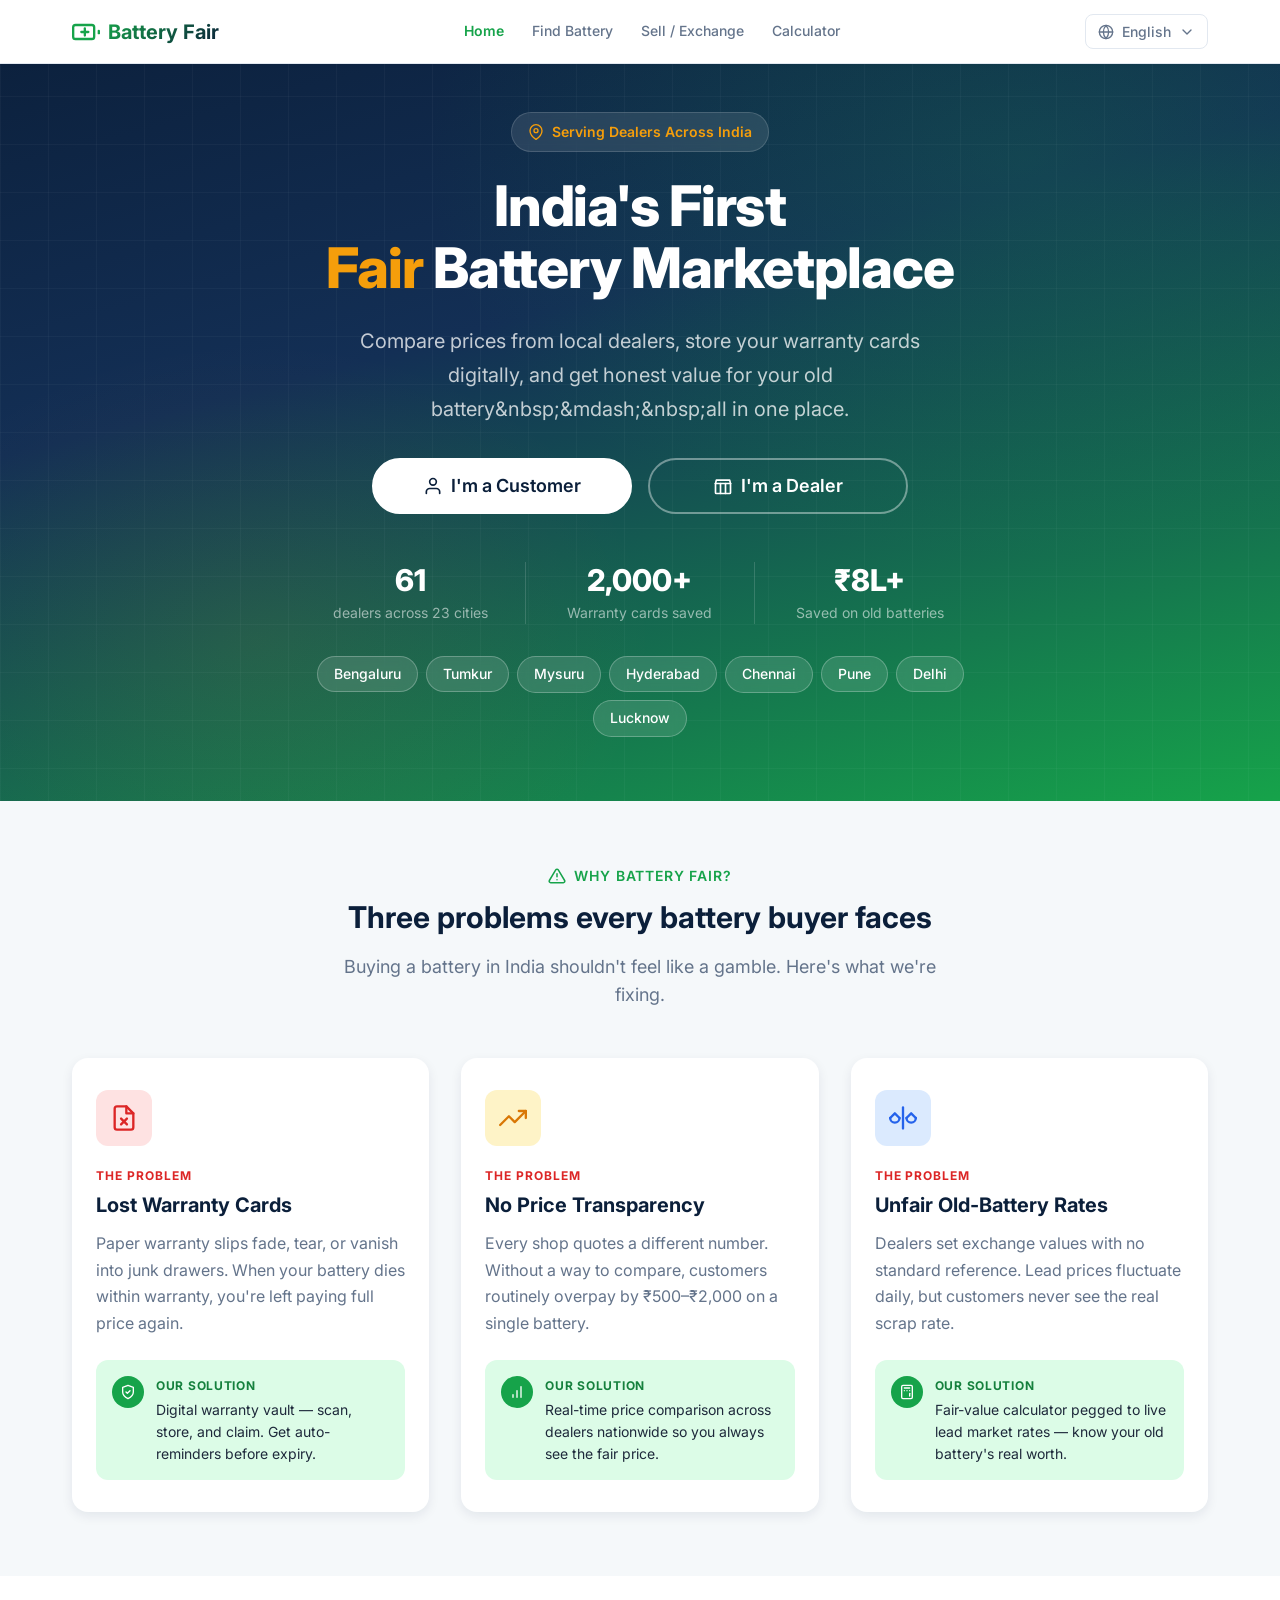
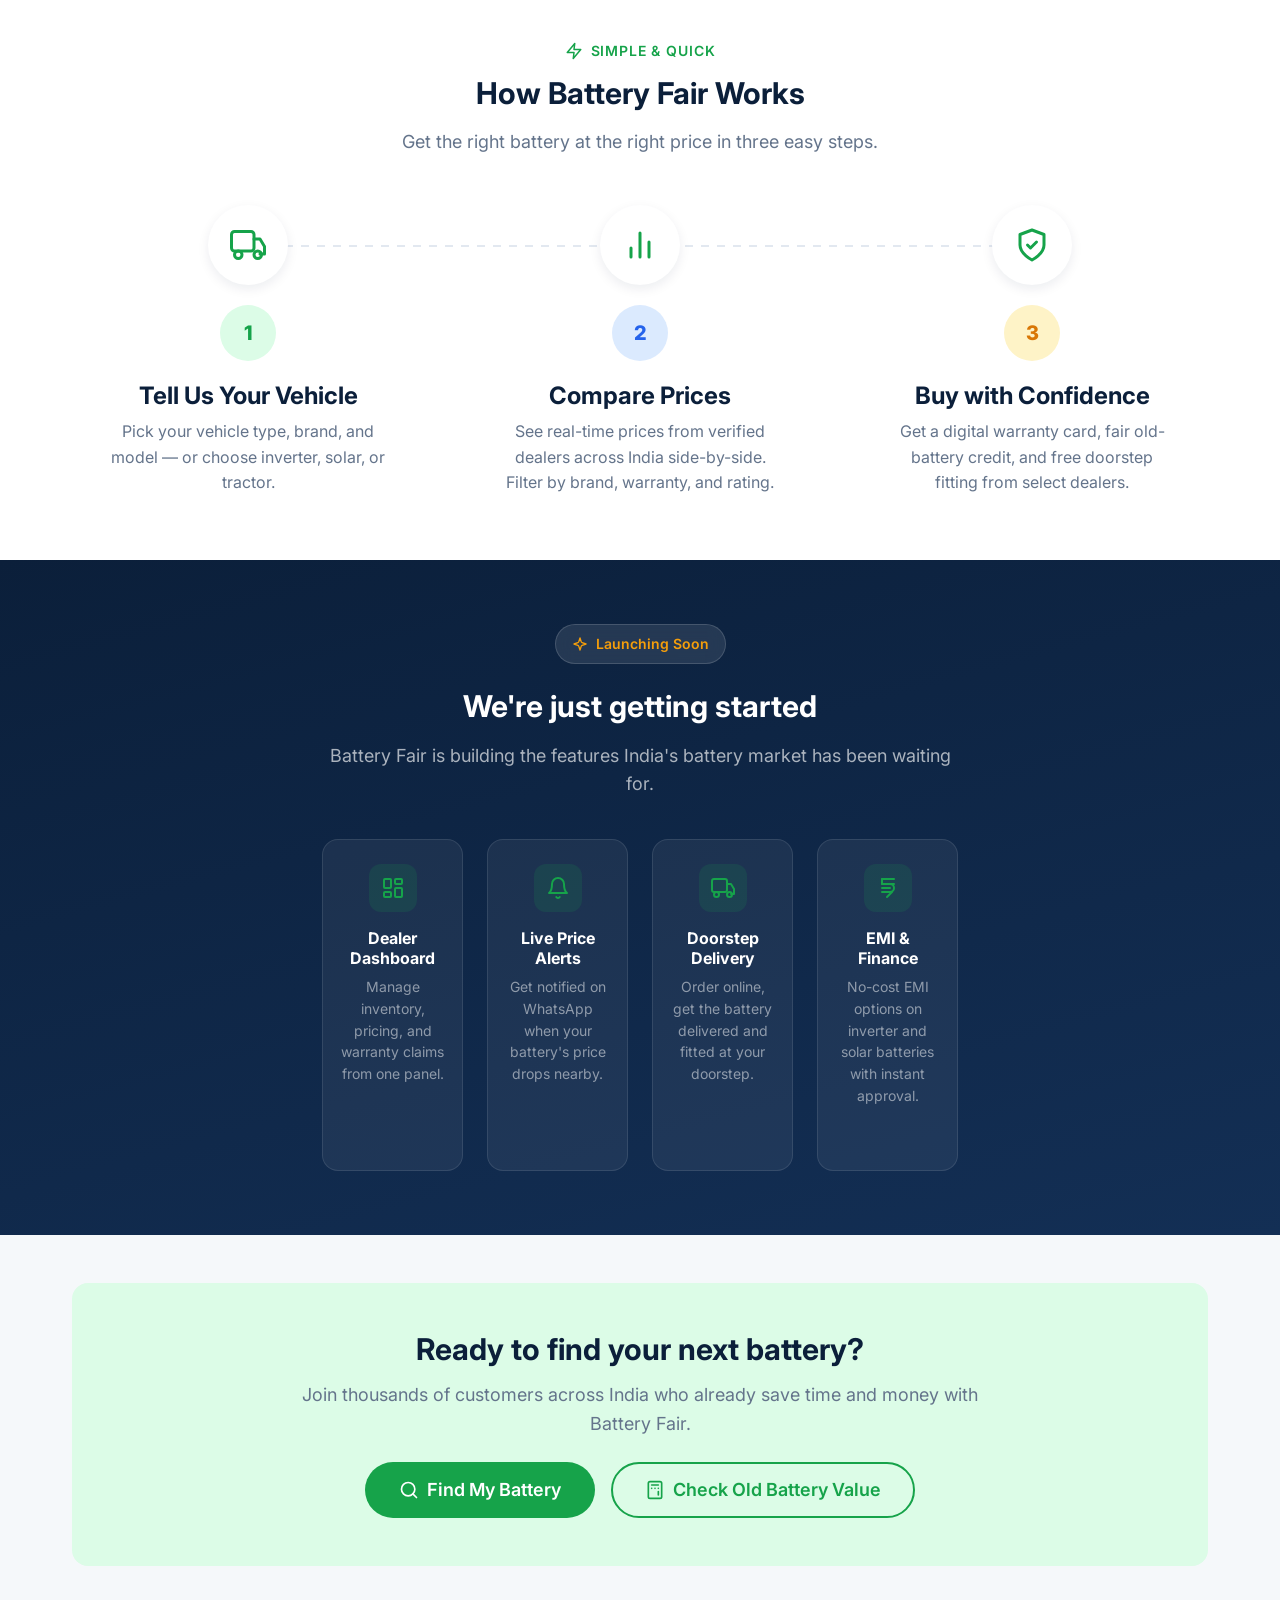
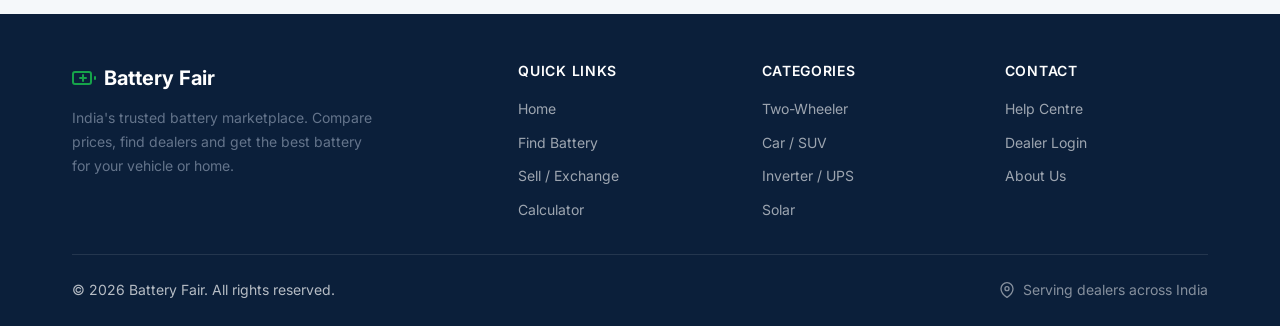
==== index.html @ ad50bdcd "Battery Fair demo" ====
<!DOCTYPE html>
<html lang="en">
<head>
  <meta charset="UTF-8">
  <meta name="viewport" content="width=device-width, initial-scale=1.0">
  <title>Battery Fair — India's Battery Marketplace</title>
  <meta name="description" content="Battery Fair is India's trusted battery marketplace. Find, compare and buy batteries for cars, bikes, inverters, solar and more.">
  <link rel="preconnect" href="https://fonts.googleapis.com">
  <link rel="preconnect" href="https://fonts.gstatic.com" crossorigin>
  <link href="https://fonts.googleapis.com/css2?family=Inter:wght@400;500;600;700;800&display=swap" rel="stylesheet">
  <link rel="stylesheet" href="css/style.css">
  <style>
    .hero__cities {
      margin-top: var(--space-8, 32px);
      text-align: center;
    }
    .hero__cities-chips {
      display: flex;
      flex-wrap: wrap;
      justify-content: center;
      align-items: center;
      gap: var(--space-2, 8px);
    }
    .hero .city-chip {
      display: inline-flex;
      align-items: center;
      padding: 6px 16px;
      border-radius: var(--radius-full, 9999px);
      font-size: var(--font-size-sm, 14px);
      font-weight: 500;
      background: rgba(255, 255, 255, 0.12);
      color: #ffffff;
      text-decoration: none;
      border: 1px solid rgba(255, 255, 255, 0.25);
      backdrop-filter: blur(8px);
      -webkit-backdrop-filter: blur(8px);
      transition: all var(--transition-fast, 150ms ease);
    }
    .hero .city-chip:hover {
      background: #ffffff;
      color: var(--color-dark, #0B1F3A);
      border-color: #ffffff;
      transform: translateY(-1px);
      box-shadow: 0 4px 12px rgba(0, 0, 0, 0.15);
    }
  </style>
</head>
<body>

  <!-- ==================== NAVBAR ==================== -->
  <nav class="navbar" role="navigation" aria-label="Main navigation">
    <div class="container navbar__inner">

      <!-- Logo -->
      <a href="index.html" class="navbar__logo" aria-label="Battery Fair home">
        <svg xmlns="http://www.w3.org/2000/svg" viewBox="0 0 24 24" fill="none"
             stroke="currentColor" stroke-width="2" stroke-linecap="round" stroke-linejoin="round">
          <rect x="1" y="6" width="18" height="12" rx="2" ry="2"/>
          <line x1="23" y1="13" x2="23" y2="11"/>
          <line x1="11" y1="9" x2="11" y2="15"/>
          <line x1="8" y1="12" x2="14" y2="12"/>
        </svg>
        <span>Battery Fair</span>
      </a>

      <!-- Desktop Nav Links -->
      <div class="navbar__links">
        <a href="index.html"      class="navbar__link" data-page="index.html" data-i18n="nav.home">Home</a>
        <a href="finder.html"     class="navbar__link" data-page="finder.html" data-i18n="nav.find">Find Battery</a>
        <a href="sale.html"       class="navbar__link" data-page="sale.html" data-i18n="nav.sale">Sell / Exchange</a>
        <a href="calculator.html" class="navbar__link" data-page="calculator.html" data-i18n="nav.calculator">Calculator</a>
      </div>

      <!-- Language Dropdown (desktop) -->
      <div class="lang-dropdown">
        <button class="lang-dropdown__toggle" id="lang-toggle" aria-haspopup="true" aria-expanded="false">
          <svg xmlns="http://www.w3.org/2000/svg" viewBox="0 0 24 24" fill="none"
               stroke="currentColor" stroke-width="2" stroke-linecap="round" stroke-linejoin="round">
            <circle cx="12" cy="12" r="10"/>
            <line x1="2" y1="12" x2="22" y2="12"/>
            <path d="M12 2a15.3 15.3 0 0 1 4 10 15.3 15.3 0 0 1-4 10
                     15.3 15.3 0 0 1-4-10A15.3 15.3 0 0 1 12 2z"/>
          </svg>
          <span class="lang-dropdown__label">English</span>
          <svg xmlns="http://www.w3.org/2000/svg" viewBox="0 0 24 24" fill="none"
               stroke="currentColor" stroke-width="2" stroke-linecap="round" stroke-linejoin="round">
            <polyline points="6 9 12 15 18 9"/>
          </svg>
        </button>
        <div class="lang-dropdown__menu" id="lang-menu" role="menu">
          <button class="lang-dropdown__item lang-dropdown__item--active" data-lang="en" role="menuitem">English</button>
          <button class="lang-dropdown__item" data-lang="kn" role="menuitem">ಕನ್ನಡ</button>
          <button class="lang-dropdown__item" data-lang="hi" role="menuitem">हिन्दी</button>
        </div>
      </div>

      <!-- Hamburger (mobile) -->
      <button class="navbar__hamburger" id="hamburger"
              aria-label="Toggle menu" aria-expanded="false" aria-controls="mobile-menu">
        <span></span>
        <span></span>
        <span></span>
      </button>
    </div>
  </nav>

  <!-- ==================== MOBILE MENU ==================== -->
  <div class="mobile-menu" id="mobile-menu" role="navigation" aria-label="Mobile navigation">
    <span class="mobile-menu__label" data-i18n="nav.navigate">Navigate</span>
    <a href="index.html" class="mobile-menu__link" data-page="index.html" data-i18n="nav.home">
      <svg xmlns="http://www.w3.org/2000/svg" viewBox="0 0 24 24" fill="none" stroke="currentColor" stroke-width="2" stroke-linecap="round" stroke-linejoin="round"><path d="M3 9l9-7 9 7v11a2 2 0 0 1-2 2H5a2 2 0 0 1-2-2z"/><polyline points="9 22 9 12 15 12 15 22"/></svg>
      Home
    </a>
    <a href="finder.html" class="mobile-menu__link" data-page="finder.html" data-i18n="nav.find">
      <svg xmlns="http://www.w3.org/2000/svg" viewBox="0 0 24 24" fill="none" stroke="currentColor" stroke-width="2" stroke-linecap="round" stroke-linejoin="round"><circle cx="11" cy="11" r="8"/><line x1="21" y1="21" x2="16.65" y2="16.65"/></svg>
      Find Battery
    </a>
    <a href="sale.html" class="mobile-menu__link" data-page="sale.html" data-i18n="nav.sale">
      <svg xmlns="http://www.w3.org/2000/svg" viewBox="0 0 24 24" fill="none" stroke="currentColor" stroke-width="2" stroke-linecap="round" stroke-linejoin="round"><path d="M20.59 13.41l-7.17 7.17a2 2 0 0 1-2.83 0L2 12V2h10l8.59 8.59a2 2 0 0 1 0 2.82z"/><line x1="7" y1="7" x2="7.01" y2="7"/></svg>
      Sell / Exchange
    </a>
    <a href="calculator.html" class="mobile-menu__link" data-page="calculator.html" data-i18n="nav.calculator">
      <svg xmlns="http://www.w3.org/2000/svg" viewBox="0 0 24 24" fill="none" stroke="currentColor" stroke-width="2" stroke-linecap="round" stroke-linejoin="round"><rect x="4" y="2" width="16" height="20" rx="2"/><line x1="8" y1="6" x2="16" y2="6"/><line x1="16" y1="14" x2="16" y2="18"/><line x1="8" y1="10" x2="8" y2="10.01"/><line x1="12" y1="10" x2="12" y2="10.01"/><line x1="16" y1="10" x2="16" y2="10.01"/><line x1="8" y1="14" x2="8" y2="14.01"/><line x1="12" y1="14" x2="12" y2="14.01"/><line x1="8" y1="18" x2="8" y2="18.01"/><line x1="12" y1="18" x2="12" y2="18.01"/></svg>
      Calculator
    </a>
    <div class="mobile-menu__divider"></div>
    <span class="mobile-menu__label" data-i18n="nav.language">Language</span>
    <a href="#" class="mobile-menu__link mobile-menu__link--active" data-lang="en" onclick="return false;">English</a>
    <a href="#" class="mobile-menu__link" data-lang="kn" onclick="return false;">ಕನ್ನಡ</a>
    <a href="#" class="mobile-menu__link" data-lang="hi" onclick="return false;">हिन्दी</a>
  </div>


  <!-- ============================================================
       SECTION 1 — HERO
       ============================================================ -->
  <section class="hero">
    <div class="container hero__inner">

      <!-- Badge -->
      <div class="hero__badge">
        <!-- MapPin icon -->
        <svg xmlns="http://www.w3.org/2000/svg" viewBox="0 0 24 24" fill="none"
             stroke="currentColor" stroke-width="2" stroke-linecap="round" stroke-linejoin="round">
          <path d="M21 10c0 7-9 13-9 13s-9-6-9-13a9 9 0 0 1 18 0z"/>
          <circle cx="12" cy="10" r="3"/>
        </svg>
        Serving Dealers Across India
      </div>

      <!-- Headline -->
      <h1 class="hero__title" data-i18n="index.hero_title">
        India's First<br>
        <span class="highlight-word">Fair</span> Battery Marketplace
      </h1>

      <!-- Tagline -->
      <p class="hero__subtitle" data-i18n="index.hero_subtitle">
        Compare prices from local dealers, store your warranty cards digitally,
        and get honest value for your old battery&nbsp;&mdash;&nbsp;all in one place.
      </p>

      <!-- CTA Buttons -->
      <div class="hero__actions">
        <a href="finder.html" class="btn btn-white btn-lg" data-i18n="index.btn_customer">
          <!-- User icon -->
          <svg xmlns="http://www.w3.org/2000/svg" viewBox="0 0 24 24" fill="none"
               stroke="currentColor" stroke-width="2" stroke-linecap="round" stroke-linejoin="round">
            <path d="M20 21v-2a4 4 0 0 0-4-4H8a4 4 0 0 0-4 4v2"/>
            <circle cx="12" cy="7" r="4"/>
          </svg>
          I'm a Customer
        </a>
        <a href="sale.html" class="btn btn-outline-white btn-lg" data-i18n="index.btn_dealer">
          <!-- Store icon -->
          <svg xmlns="http://www.w3.org/2000/svg" viewBox="0 0 24 24" fill="none"
               stroke="currentColor" stroke-width="2" stroke-linecap="round" stroke-linejoin="round">
            <path d="M3 9l1-4h16l1 4"/>
            <path d="M3 9v11a1 1 0 0 0 1 1h16a1 1 0 0 0 1-1V9"/>
            <path d="M9 21V9"/>
            <path d="M15 21V9"/>
            <path d="M3 9h18"/>
          </svg>
          I'm a Dealer
        </a>
      </div>

      <!-- Stats Strip -->
      <div class="hero__stats">
        <div class="stat" aria-label="61 dealers across 23 cities">
          <span class="stat__number">61</span>
          <span class="stat__label">dealers across 23 cities</span>
        </div>
        <div class="hero__stats-divider" aria-hidden="true"></div>
        <div class="stat">
          <span class="stat__number">2,000+</span>
          <span class="stat__label">Warranty cards saved</span>
        </div>
        <div class="hero__stats-divider" aria-hidden="true"></div>
        <div class="stat">
          <span class="stat__number">&#8377;8L+</span>
          <span class="stat__label">Saved on old batteries</span>
        </div>
      </div>

      <!-- City Chips -->
      <div class="hero__cities">
        <div class="hero__cities-chips">
          <a href="finder.html" class="chip city-chip" data-city="Bengaluru">Bengaluru</a>
          <a href="finder.html" class="chip city-chip" data-city="Tumkur">Tumkur</a>
          <a href="finder.html" class="chip city-chip" data-city="Mysuru">Mysuru</a>
          <a href="finder.html" class="chip city-chip" data-city="Hyderabad">Hyderabad</a>
          <a href="finder.html" class="chip city-chip" data-city="Chennai">Chennai</a>
          <a href="finder.html" class="chip city-chip" data-city="Pune">Pune</a>
          <a href="finder.html" class="chip city-chip" data-city="Delhi">Delhi</a>
          <a href="finder.html" class="chip city-chip" data-city="Lucknow">Lucknow</a>
        </div>
      </div>

    </div>
  </section>


  <!-- ============================================================
       SECTION 2 — THE PROBLEMS WE SOLVE
       ============================================================ -->
  <section class="landing-section" id="problems">
    <div class="container">

      <!-- Section Header -->
      <div class="section-header">
        <div class="section-header__tag">
          <!-- AlertTriangle icon -->
          <svg xmlns="http://www.w3.org/2000/svg" viewBox="0 0 24 24" fill="none"
               stroke="currentColor" stroke-width="2" stroke-linecap="round" stroke-linejoin="round">
            <path d="M10.29 3.86L1.82 18a2 2 0 0 0 1.71 3h16.94a2 2 0 0 0 1.71-3L13.71 3.86a2 2 0 0 0-3.42 0z"/>
            <line x1="12" y1="9" x2="12" y2="13"/>
            <line x1="12" y1="17" x2="12.01" y2="17"/>
          </svg>
          Why Battery Fair?
        </div>
        <h2 data-i18n="index.problems_title">Three problems every battery buyer faces</h2>
        <p>Buying a battery in India shouldn't feel like a gamble. Here's what we're fixing.</p>
      </div>

      <!-- Problem Cards -->
      <div class="problems-grid">

        <!-- Card 1 — Lost Warranty -->
        <div class="problem-card">
          <div class="problem-card__icon problem-card__icon--red">
            <!-- FileX icon -->
            <svg xmlns="http://www.w3.org/2000/svg" viewBox="0 0 24 24" fill="none"
                 stroke="currentColor" stroke-width="2" stroke-linecap="round" stroke-linejoin="round">
              <path d="M14 2H6a2 2 0 0 0-2 2v16a2 2 0 0 0 2 2h12a2 2 0 0 0 2-2V8z"/>
              <polyline points="14 2 14 8 20 8"/>
              <line x1="9.5" y1="12.5" x2="14.5" y2="17.5"/>
              <line x1="14.5" y1="12.5" x2="9.5" y2="17.5"/>
            </svg>
          </div>
          <div class="problem-card__problem-label">The Problem</div>
          <h3>Lost Warranty Cards</h3>
          <p class="problem-card__desc">
            Paper warranty slips fade, tear, or vanish into junk drawers. When your battery dies
            within warranty, you're left paying full price again.
          </p>
          <div class="problem-card__solution">
            <div class="problem-card__solution-icon">
              <!-- Shield check icon -->
              <svg xmlns="http://www.w3.org/2000/svg" viewBox="0 0 24 24" fill="none"
                   stroke="currentColor" stroke-width="2" stroke-linecap="round" stroke-linejoin="round">
                <path d="M12 22s8-4 8-10V5l-8-3-8 3v7c0 6 8 10 8 10z"/>
                <polyline points="9 12 11 14 15 10"/>
              </svg>
            </div>
            <div class="problem-card__solution-text">
              <div class="problem-card__solution-label">Our Solution</div>
              <p class="problem-card__solution-desc">
                Digital warranty vault — scan, store, and claim. Get auto-reminders before expiry.
              </p>
            </div>
          </div>
        </div>

        <!-- Card 2 — Overpricing -->
        <div class="problem-card">
          <div class="problem-card__icon problem-card__icon--amber">
            <!-- TrendingUp icon -->
            <svg xmlns="http://www.w3.org/2000/svg" viewBox="0 0 24 24" fill="none"
                 stroke="currentColor" stroke-width="2" stroke-linecap="round" stroke-linejoin="round">
              <polyline points="23 6 13.5 15.5 8.5 10.5 1 18"/>
              <polyline points="17 6 23 6 23 12"/>
            </svg>
          </div>
          <div class="problem-card__problem-label">The Problem</div>
          <h3>No Price Transparency</h3>
          <p class="problem-card__desc">
            Every shop quotes a different number. Without a way to compare, customers routinely
            overpay by &#8377;500&ndash;&#8377;2,000 on a single battery.
          </p>
          <div class="problem-card__solution">
            <div class="problem-card__solution-icon">
              <!-- BarChart icon -->
              <svg xmlns="http://www.w3.org/2000/svg" viewBox="0 0 24 24" fill="none"
                   stroke="currentColor" stroke-width="2" stroke-linecap="round" stroke-linejoin="round">
                <line x1="12" y1="20" x2="12" y2="10"/>
                <line x1="18" y1="20" x2="18" y2="4"/>
                <line x1="6" y1="20" x2="6" y2="16"/>
              </svg>
            </div>
            <div class="problem-card__solution-text">
              <div class="problem-card__solution-label">Our Solution</div>
              <p class="problem-card__solution-desc">
                Real-time price comparison across dealers nationwide so you always see the fair price.
              </p>
            </div>
          </div>
        </div>

        <!-- Card 3 — Unfair Old-Battery Rates -->
        <div class="problem-card">
          <div class="problem-card__icon problem-card__icon--blue">
            <!-- Scale icon -->
            <svg xmlns="http://www.w3.org/2000/svg" viewBox="0 0 24 24" fill="none"
                 stroke="currentColor" stroke-width="2" stroke-linecap="round" stroke-linejoin="round">
              <line x1="12" y1="3" x2="12" y2="21"/>
              <polyline points="1 12 5 8 9 12"/>
              <polyline points="15 12 19 8 23 12"/>
              <path d="M1 12a4 4 0 0 0 8 0"/>
              <path d="M15 12a4 4 0 0 0 8 0"/>
            </svg>
          </div>
          <div class="problem-card__problem-label">The Problem</div>
          <h3>Unfair Old-Battery Rates</h3>
          <p class="problem-card__desc">
            Dealers set exchange values with no standard reference. Lead prices fluctuate daily,
            but customers never see the real scrap rate.
          </p>
          <div class="problem-card__solution">
            <div class="problem-card__solution-icon">
              <!-- Calculator icon -->
              <svg xmlns="http://www.w3.org/2000/svg" viewBox="0 0 24 24" fill="none"
                   stroke="currentColor" stroke-width="2" stroke-linecap="round" stroke-linejoin="round">
                <rect x="4" y="2" width="16" height="20" rx="2"/>
                <line x1="8" y1="6" x2="16" y2="6"/>
                <line x1="16" y1="14" x2="16" y2="18"/>
                <line x1="8" y1="10" x2="8" y2="10.01"/>
                <line x1="12" y1="10" x2="12" y2="10.01"/>
                <line x1="16" y1="10" x2="16" y2="10.01"/>
              </svg>
            </div>
            <div class="problem-card__solution-text">
              <div class="problem-card__solution-label">Our Solution</div>
              <p class="problem-card__solution-desc">
                Fair-value calculator pegged to live lead market rates — know your old battery's real worth.
              </p>
            </div>
          </div>
        </div>

      </div>
    </div>
  </section>


  <!-- ============================================================
       SECTION 3 — HOW IT WORKS
       ============================================================ -->
  <section class="landing-section landing-section--alt" id="how-it-works">
    <div class="container">

      <div class="section-header">
        <div class="section-header__tag">
          <!-- Zap icon -->
          <svg xmlns="http://www.w3.org/2000/svg" viewBox="0 0 24 24" fill="none"
               stroke="currentColor" stroke-width="2" stroke-linecap="round" stroke-linejoin="round">
            <polygon points="13 2 3 14 12 14 11 22 21 10 12 10 13 2"/>
          </svg>
          Simple &amp; Quick
        </div>
        <h2 data-i18n="index.how_title">How Battery Fair Works</h2>
        <p>Get the right battery at the right price in three easy steps.</p>
      </div>

      <div class="steps-grid">

        <!-- Step 1 -->
        <div class="step">
          <div class="step__icon-ring">
            <!-- Bike / Car icon -->
            <svg xmlns="http://www.w3.org/2000/svg" viewBox="0 0 24 24" fill="none"
                 stroke="currentColor" stroke-width="2" stroke-linecap="round" stroke-linejoin="round">
              <rect x="1" y="3" width="15" height="13" rx="2" ry="2"/>
              <path d="M16 8h4l3 5v5h-3"/>
              <circle cx="5.5" cy="18.5" r="2.5"/>
              <circle cx="18.5" cy="18.5" r="2.5"/>
            </svg>
          </div>
          <div class="step__number step__number--1">1</div>
          <h3>Tell Us Your Vehicle</h3>
          <p>Pick your vehicle type, brand, and model — or choose inverter, solar, or tractor.</p>
        </div>

        <!-- Step 2 -->
        <div class="step">
          <div class="step__icon-ring">
            <!-- Search / Compare icon -->
            <svg xmlns="http://www.w3.org/2000/svg" viewBox="0 0 24 24" fill="none"
                 stroke="currentColor" stroke-width="2" stroke-linecap="round" stroke-linejoin="round">
              <line x1="18" y1="20" x2="18" y2="10"/>
              <line x1="12" y1="20" x2="12" y2="4"/>
              <line x1="6" y1="20" x2="6" y2="14"/>
            </svg>
          </div>
          <div class="step__number step__number--2">2</div>
          <h3>Compare Prices</h3>
          <p>See real-time prices from verified dealers across India side-by-side. Filter by brand, warranty, and rating.</p>
        </div>

        <!-- Step 3 -->
        <div class="step">
          <div class="step__icon-ring">
            <!-- ShieldCheck icon -->
            <svg xmlns="http://www.w3.org/2000/svg" viewBox="0 0 24 24" fill="none"
                 stroke="currentColor" stroke-width="2" stroke-linecap="round" stroke-linejoin="round">
              <path d="M12 22s8-4 8-10V5l-8-3-8 3v7c0 6 8 10 8 10z"/>
              <polyline points="9 12 11 14 15 10"/>
            </svg>
          </div>
          <div class="step__number step__number--3">3</div>
          <h3>Buy with Confidence</h3>
          <p>Get a digital warranty card, fair old-battery credit, and free doorstep fitting from select dealers.</p>
        </div>

      </div>
    </div>
  </section>


  <!-- ============================================================
       SECTION 4 — COMING SOON
       ============================================================ -->
  <section class="coming-soon" id="coming-soon">
    <div class="container coming-soon__inner">

      <div class="hero__badge" style="margin-bottom: 1.5rem;">
        <!-- Sparkles icon -->
        <svg xmlns="http://www.w3.org/2000/svg" viewBox="0 0 24 24" fill="none"
             stroke="currentColor" stroke-width="2" stroke-linecap="round" stroke-linejoin="round">
          <path d="M12 3l1.912 5.813a2 2 0 0 0 1.275 1.275L21 12l-5.813 1.912a2 2 0 0 0-1.275 1.275L12 21l-1.912-5.813a2 2 0 0 0-1.275-1.275L3 12l5.813-1.912a2 2 0 0 0 1.275-1.275L12 3z"/>
        </svg>
        Launching Soon
      </div>

      <h2 data-i18n="index.soon_title">We're just getting started</h2>
      <p>Battery Fair is building the features India's battery market has been waiting for.</p>

      <div class="coming-soon__features">

        <!-- Feature 1 -->
        <div class="coming-feature">
          <div class="coming-feature__icon">
            <!-- LayoutDashboard icon -->
            <svg xmlns="http://www.w3.org/2000/svg" viewBox="0 0 24 24" fill="none"
                 stroke="currentColor" stroke-width="2" stroke-linecap="round" stroke-linejoin="round">
              <rect x="3" y="3" width="7" height="9" rx="1"/>
              <rect x="14" y="3" width="7" height="5" rx="1"/>
              <rect x="14" y="12" width="7" height="9" rx="1"/>
              <rect x="3" y="16" width="7" height="5" rx="1"/>
            </svg>
          </div>
          <h4>Dealer Dashboard</h4>
          <p>Manage inventory, pricing, and warranty claims from one panel.</p>
        </div>

        <!-- Feature 2 -->
        <div class="coming-feature">
          <div class="coming-feature__icon">
            <!-- Bell icon -->
            <svg xmlns="http://www.w3.org/2000/svg" viewBox="0 0 24 24" fill="none"
                 stroke="currentColor" stroke-width="2" stroke-linecap="round" stroke-linejoin="round">
              <path d="M18 8A6 6 0 0 0 6 8c0 7-3 9-3 9h18s-3-2-3-9"/>
              <path d="M13.73 21a2 2 0 0 1-3.46 0"/>
            </svg>
          </div>
          <h4>Live Price Alerts</h4>
          <p>Get notified on WhatsApp when your battery's price drops nearby.</p>
        </div>

        <!-- Feature 3 -->
        <div class="coming-feature">
          <div class="coming-feature__icon">
            <!-- Truck icon -->
            <svg xmlns="http://www.w3.org/2000/svg" viewBox="0 0 24 24" fill="none"
                 stroke="currentColor" stroke-width="2" stroke-linecap="round" stroke-linejoin="round">
              <rect x="1" y="3" width="15" height="13" rx="2" ry="2"/>
              <path d="M16 8h4l3 5v5h-3"/>
              <circle cx="5.5" cy="18.5" r="2.5"/>
              <circle cx="18.5" cy="18.5" r="2.5"/>
            </svg>
          </div>
          <h4>Doorstep Delivery</h4>
          <p>Order online, get the battery delivered and fitted at your doorstep.</p>
        </div>

        <!-- Feature 4 -->
        <div class="coming-feature">
          <div class="coming-feature__icon">
            <!-- IndianRupee / Wallet icon -->
            <svg xmlns="http://www.w3.org/2000/svg" viewBox="0 0 24 24" fill="none"
                 stroke="currentColor" stroke-width="2" stroke-linecap="round" stroke-linejoin="round">
              <line x1="6" y1="3" x2="18" y2="3"/>
              <line x1="6" y1="8" x2="18" y2="8"/>
              <line x1="6" y1="3" x2="6" y2="8"/>
              <path d="M14 8a4 4 0 0 1 0 8H6"/>
              <path d="M6 12h8"/>
              <path d="M11 21l5-5"/>
            </svg>
          </div>
          <h4>EMI &amp; Finance</h4>
          <p>No-cost EMI options on inverter and solar batteries with instant approval.</p>
        </div>

      </div>

    </div>
  </section>


  <!-- ============================================================
       SECTION 5 — CTA BANNER
       ============================================================ -->
  <section class="cta-banner">
    <div class="container">
      <div class="cta-banner__inner">
        <h2 data-i18n="index.cta_title">Ready to find your next battery?</h2>
        <p data-i18n="index.cta_subtitle">Join thousands of customers across India who already save time and money with Battery Fair.</p>
        <div class="cta-banner__actions">
          <a href="finder.html" class="btn btn-primary btn-lg" data-i18n="index.btn_find_battery">
            <!-- Search icon -->
            <svg xmlns="http://www.w3.org/2000/svg" viewBox="0 0 24 24" fill="none"
                 stroke="currentColor" stroke-width="2" stroke-linecap="round" stroke-linejoin="round">
              <circle cx="11" cy="11" r="8"/>
              <line x1="21" y1="21" x2="16.65" y2="16.65"/>
            </svg>
            Find My Battery
          </a>
          <a href="calculator.html" class="btn btn-secondary btn-lg" data-i18n="index.btn_check_value">
            <!-- Calculator icon -->
            <svg xmlns="http://www.w3.org/2000/svg" viewBox="0 0 24 24" fill="none"
                 stroke="currentColor" stroke-width="2" stroke-linecap="round" stroke-linejoin="round">
              <rect x="4" y="2" width="16" height="20" rx="2"/>
              <line x1="8" y1="6" x2="16" y2="6"/>
              <line x1="16" y1="14" x2="16" y2="18"/>
              <line x1="8" y1="10" x2="8" y2="10.01"/>
              <line x1="12" y1="10" x2="12" y2="10.01"/>
              <line x1="16" y1="10" x2="16" y2="10.01"/>
            </svg>
            Check Old Battery Value
          </a>
        </div>
      </div>
    </div>
  </section>


  <!-- ==================== FOOTER ==================== -->
  <footer class="footer">
    <div class="container">
      <div class="footer__grid">

        <!-- Brand -->
        <div>
          <div class="footer__brand-name">
            <svg xmlns="http://www.w3.org/2000/svg" viewBox="0 0 24 24" fill="none"
                 stroke="currentColor" stroke-width="2" stroke-linecap="round" stroke-linejoin="round">
              <rect x="1" y="6" width="18" height="12" rx="2" ry="2"/>
              <line x1="23" y1="13" x2="23" y2="11"/>
              <line x1="11" y1="9" x2="11" y2="15"/>
              <line x1="8" y1="12" x2="14" y2="12"/>
            </svg>
            Battery Fair
          </div>
          <p class="footer__brand-desc">
            India's trusted battery marketplace. Compare prices, find dealers and get the best battery for your vehicle or home.
          </p>
        </div>

        <!-- Quick Links -->
        <div>
          <h4 class="footer__heading">Quick Links</h4>
          <ul class="footer__list">
            <li><a href="index.html">Home</a></li>
            <li><a href="finder.html">Find Battery</a></li>
            <li><a href="sale.html">Sell / Exchange</a></li>
            <li><a href="calculator.html">Calculator</a></li>
          </ul>
        </div>

        <!-- Categories -->
        <div>
          <h4 class="footer__heading">Categories</h4>
          <ul class="footer__list">
            <li><a href="#">Two-Wheeler</a></li>
            <li><a href="#">Car / SUV</a></li>
            <li><a href="#">Inverter / UPS</a></li>
            <li><a href="#">Solar</a></li>
          </ul>
        </div>

        <!-- Contact -->
        <div>
          <h4 class="footer__heading">Contact</h4>
          <ul class="footer__list">
            <li><a href="#">Help Centre</a></li>
            <li><a href="#">Dealer Login</a></li>
            <li><a href="#">About Us</a></li>
          </ul>
        </div>
      </div>

      <!-- Bottom bar -->
      <div class="footer__bottom">
        <span class="footer__copy">&copy; 2026 Battery Fair. All rights reserved.</span>
        <span class="footer__location">
          <svg xmlns="http://www.w3.org/2000/svg" viewBox="0 0 24 24" fill="none"
               stroke="currentColor" stroke-width="2" stroke-linecap="round" stroke-linejoin="round">
            <path d="M21 10c0 7-9 13-9 13s-9-6-9-13a9 9 0 0 1 18 0z"/>
            <circle cx="12" cy="10" r="3"/>
          </svg>
          Serving dealers across India
        </span>
      </div>
    </div>
  </footer>

  <script src="js/data.js"></script>
  <script src="js/app.js"></script>
</body>
</html>
---- css/style.css ----
/* ============================================
   Battery Fair — Design System
   ============================================ */

/* --- CSS Variables --- */
:root {
  /* Colors */
  --color-primary: #16A34A;
  --color-primary-hover: #15803D;
  --color-primary-light: #DCFCE7;
  --color-dark: #0B1F3A;
  --color-dark-hover: #0E2A4F;
  --color-bg: #F5F8FA;
  --color-white: #FFFFFF;
  --color-accent: #F59E0B;
  --color-accent-hover: #D97706;
  --color-text: #1E293B;
  --color-text-muted: #64748B;
  --color-border: #E2E8F0;
  --color-shadow: rgba(11, 31, 58, 0.08);

  /* Typography */
  --font-family: 'Inter', system-ui, -apple-system, sans-serif;
  --font-size-xs: 0.75rem;    /* 12px */
  --font-size-sm: 0.875rem;   /* 14px */
  --font-size-base: 1rem;     /* 16px */
  --font-size-lg: 1.125rem;   /* 18px */
  --font-size-xl: 1.25rem;    /* 20px */
  --font-size-2xl: 1.5rem;    /* 24px */
  --font-size-3xl: 1.875rem;  /* 30px */
  --font-size-4xl: 2.25rem;   /* 36px */

  /* Spacing */
  --space-1: 0.25rem;
  --space-2: 0.5rem;
  --space-3: 0.75rem;
  --space-4: 1rem;
  --space-5: 1.25rem;
  --space-6: 1.5rem;
  --space-8: 2rem;
  --space-10: 2.5rem;
  --space-12: 3rem;
  --space-16: 4rem;

  /* Radii */
  --radius-sm: 8px;
  --radius-md: 12px;
  --radius-lg: 16px;
  --radius-full: 9999px;

  /* Shadows */
  --shadow-sm: 0 1px 3px var(--color-shadow);
  --shadow-md: 0 4px 12px var(--color-shadow);
  --shadow-lg: 0 8px 24px var(--color-shadow);
  --shadow-lift: 0 12px 32px rgba(11, 31, 58, 0.12);

  /* Transitions */
  --transition-fast: 150ms ease;
  --transition-base: 250ms ease;
  --transition-slow: 350ms ease;

  /* Layout */
  --navbar-height: 64px;
  --container-max: 1200px;
  --container-padding: var(--space-4);
}

/* --- Reset & Base --- */
*,
*::before,
*::after {
  margin: 0;
  padding: 0;
  box-sizing: border-box;
}

html {
  font-size: 16px;
  scroll-behavior: smooth;
  -webkit-text-size-adjust: 100%;
}

body {
  font-family: var(--font-family);
  font-size: var(--font-size-base);
  line-height: 1.6;
  color: var(--color-text);
  background-color: var(--color-bg);
  min-height: 100vh;
  display: flex;
  flex-direction: column;
  -webkit-font-smoothing: antialiased;
  -moz-osx-font-smoothing: grayscale;
}

img, svg {
  display: block;
  max-width: 100%;
}

a {
  color: inherit;
  text-decoration: none;
}

ul, ol {
  list-style: none;
}

button {
  font-family: inherit;
  cursor: pointer;
  border: none;
  background: none;
}

/* --- Typography --- */
h1, h2, h3, h4, h5, h6 {
  font-weight: 700;
  line-height: 1.25;
  color: var(--color-dark);
}

h1 { font-size: var(--font-size-3xl); }
h2 { font-size: var(--font-size-2xl); }
h3 { font-size: var(--font-size-xl);  }
h4 { font-size: var(--font-size-lg);  }

@media (min-width: 768px) {
  h1 { font-size: var(--font-size-4xl); }
  h2 { font-size: var(--font-size-3xl); }
  h3 { font-size: var(--font-size-2xl); }
}

p {
  color: var(--color-text-muted);
  max-width: 65ch;
}

/* --- Layout Utilities --- */
.container {
  width: 100%;
  max-width: var(--container-max);
  margin-inline: auto;
  padding-inline: var(--container-padding);
}

.main-content {
  flex: 1;
  padding-top: var(--navbar-height);
  padding-bottom: var(--space-16);
}

.section {
  padding-block: var(--space-12);
}

@media (min-width: 768px) {
  :root {
    --container-padding: var(--space-8);
  }
  .section {
    padding-block: var(--space-16);
  }
}

/* --- Cards --- */
.card {
  background: var(--color-white);
  border-radius: var(--radius-lg);
  box-shadow: var(--shadow-md);
  padding: var(--space-6);
  transition: transform var(--transition-base), box-shadow var(--transition-base);
}

.card:hover {
  transform: translateY(-4px);
  box-shadow: var(--shadow-lift);
}

.card--flat {
  box-shadow: var(--shadow-sm);
}

.card--flat:hover {
  box-shadow: var(--shadow-md);
}

/* --- Buttons --- */
.btn {
  display: inline-flex;
  align-items: center;
  justify-content: center;
  gap: var(--space-2);
  font-family: var(--font-family);
  font-size: var(--font-size-base);
  font-weight: 600;
  padding: var(--space-3) var(--space-6);
  border-radius: var(--radius-full);
  transition: all var(--transition-base);
  white-space: nowrap;
  min-height: 48px;
  cursor: pointer;
  border: 2px solid transparent;
  line-height: 1;
}

.btn svg {
  width: 20px;
  height: 20px;
  flex-shrink: 0;
}

/* Primary */
.btn-primary {
  background-color: var(--color-primary);
  color: var(--color-white);
}

.btn-primary:hover {
  background-color: var(--color-primary-hover);
  transform: translateY(-1px);
  box-shadow: 0 4px 14px rgba(22, 163, 74, 0.35);
}

.btn-primary:active {
  transform: translateY(0);
  box-shadow: none;
}

/* Secondary (outlined) */
.btn-secondary {
  background-color: transparent;
  color: var(--color-primary);
  border-color: var(--color-primary);
}

.btn-secondary:hover {
  background-color: var(--color-primary);
  color: var(--color-white);
  transform: translateY(-1px);
  box-shadow: 0 4px 14px rgba(22, 163, 74, 0.2);
}

.btn-secondary:active {
  transform: translateY(0);
  box-shadow: none;
}

/* Dark */
.btn-dark {
  background-color: var(--color-dark);
  color: var(--color-white);
}

.btn-dark:hover {
  background-color: var(--color-dark-hover);
  transform: translateY(-1px);
  box-shadow: 0 4px 14px rgba(11, 31, 58, 0.3);
}

/* Accent */
.btn-accent {
  background-color: var(--color-accent);
  color: var(--color-dark);
}

.btn-accent:hover {
  background-color: var(--color-accent-hover);
  transform: translateY(-1px);
  box-shadow: 0 4px 14px rgba(245, 158, 11, 0.35);
}

/* Small */
.btn-sm {
  font-size: var(--font-size-sm);
  padding: var(--space-2) var(--space-4);
  min-height: 36px;
}

/* Large */
.btn-lg {
  font-size: var(--font-size-lg);
  padding: var(--space-4) var(--space-8);
  min-height: 56px;
}


/* ============================================
   Navbar
   ============================================ */
.navbar {
  position: fixed;
  top: 0;
  left: 0;
  right: 0;
  height: var(--navbar-height);
  background: var(--color-white);
  border-bottom: 1px solid var(--color-border);
  box-shadow: var(--shadow-sm);
  z-index: 1000;
}

.navbar__inner {
  display: flex;
  align-items: center;
  justify-content: space-between;
  height: 100%;
}

/* Logo */
.navbar__logo {
  display: flex;
  align-items: center;
  gap: var(--space-2);
  font-size: var(--font-size-xl);
  font-weight: 700;
  color: var(--color-dark);
  flex-shrink: 0;
}

.navbar__logo svg {
  width: 28px;
  height: 28px;
  color: var(--color-primary);
}

.navbar__logo span {
  background: linear-gradient(135deg, var(--color-primary), var(--color-dark));
  -webkit-background-clip: text;
  -webkit-text-fill-color: transparent;
  background-clip: text;
}

/* Nav Links */
.navbar__links {
  display: none;
  align-items: center;
  gap: var(--space-1);
}

.navbar__link {
  font-size: var(--font-size-sm);
  font-weight: 500;
  color: var(--color-text-muted);
  padding: var(--space-2) var(--space-3);
  border-radius: var(--radius-sm);
  transition: color var(--transition-fast), background var(--transition-fast);
}

.navbar__link:hover {
  color: var(--color-primary);
  background-color: var(--color-primary-light);
}

.navbar__link--active {
  color: var(--color-primary);
  font-weight: 600;
}

/* Language Dropdown */
.lang-dropdown {
  position: relative;
  display: none;
}

.lang-dropdown__toggle {
  display: inline-flex;
  align-items: center;
  gap: var(--space-2);
  font-size: var(--font-size-sm);
  font-weight: 500;
  color: var(--color-text-muted);
  padding: var(--space-2) var(--space-3);
  border-radius: var(--radius-sm);
  border: 1px solid var(--color-border);
  background: var(--color-white);
  cursor: pointer;
  transition: border-color var(--transition-fast);
}

.lang-dropdown__toggle:hover {
  border-color: var(--color-primary);
}

.lang-dropdown__toggle svg {
  width: 16px;
  height: 16px;
}

.lang-dropdown__menu {
  display: none;
  position: absolute;
  top: calc(100% + var(--space-1));
  right: 0;
  background: var(--color-white);
  border: 1px solid var(--color-border);
  border-radius: var(--radius-sm);
  box-shadow: var(--shadow-md);
  min-width: 140px;
  overflow: hidden;
  z-index: 10;
}

.lang-dropdown__menu.open {
  display: block;
}

.lang-dropdown__item {
  display: block;
  width: 100%;
  text-align: left;
  padding: var(--space-2) var(--space-3);
  font-size: var(--font-size-sm);
  color: var(--color-text);
  transition: background var(--transition-fast);
}

.lang-dropdown__item:hover {
  background: var(--color-primary-light);
  color: var(--color-primary);
}

.lang-dropdown__item--active {
  color: var(--color-primary);
  font-weight: 600;
}

/* Hamburger */
.navbar__hamburger {
  display: flex;
  flex-direction: column;
  justify-content: center;
  gap: 5px;
  width: 40px;
  height: 40px;
  padding: 8px;
  border-radius: var(--radius-sm);
  cursor: pointer;
  transition: background var(--transition-fast);
}

.navbar__hamburger:hover {
  background: var(--color-bg);
}

.navbar__hamburger span {
  display: block;
  height: 2px;
  width: 100%;
  background: var(--color-dark);
  border-radius: 2px;
  transition: transform var(--transition-base), opacity var(--transition-base);
  transform-origin: center;
}

.navbar__hamburger.active span:nth-child(1) {
  transform: translateY(7px) rotate(45deg);
}

.navbar__hamburger.active span:nth-child(2) {
  opacity: 0;
}

.navbar__hamburger.active span:nth-child(3) {
  transform: translateY(-7px) rotate(-45deg);
}

/* Mobile Menu */
.mobile-menu {
  display: none;
  position: fixed;
  top: var(--navbar-height);
  left: 0;
  right: 0;
  bottom: 0;
  background: var(--color-white);
  padding: var(--space-4);
  z-index: 999;
  overflow-y: auto;
  animation: slideDown var(--transition-base) ease forwards;
}

@keyframes slideDown {
  from { opacity: 0; transform: translateY(-8px); }
  to   { opacity: 1; transform: translateY(0); }
}

.mobile-menu.open {
  display: flex;
  flex-direction: column;
  gap: var(--space-2);
}

.mobile-menu__link {
  display: flex;
  align-items: center;
  gap: var(--space-3);
  font-size: var(--font-size-lg);
  font-weight: 500;
  color: var(--color-text);
  padding: var(--space-3) var(--space-4);
  border-radius: var(--radius-md);
  transition: background var(--transition-fast), color var(--transition-fast);
}

.mobile-menu__link:hover {
  background: var(--color-primary-light);
  color: var(--color-primary);
}

.mobile-menu__link--active {
  background: var(--color-primary-light);
  color: var(--color-primary);
  font-weight: 600;
}

.mobile-menu__link svg {
  width: 20px;
  height: 20px;
  flex-shrink: 0;
}

.mobile-menu__divider {
  height: 1px;
  background: var(--color-border);
  margin: var(--space-2) 0;
}

.mobile-menu__label {
  font-size: var(--font-size-xs);
  font-weight: 600;
  color: var(--color-text-muted);
  text-transform: uppercase;
  letter-spacing: 0.05em;
  padding: var(--space-2) var(--space-4) var(--space-1);
}

/* Desktop: show links, hide hamburger */
@media (min-width: 768px) {
  .navbar__links {
    display: flex;
  }
  .lang-dropdown {
    display: block;
  }
  .navbar__hamburger {
    display: none;
  }
  .mobile-menu {
    display: none !important;
  }
}


/* ============================================
   Footer
   ============================================ */
.footer {
  background: var(--color-dark);
  color: rgba(255, 255, 255, 0.7);
  padding: var(--space-12) 0 var(--space-6);
  margin-top: auto;
}

.footer__grid {
  display: grid;
  grid-template-columns: 1fr;
  gap: var(--space-8);
}

@media (min-width: 768px) {
  .footer__grid {
    grid-template-columns: 2fr 1fr 1fr 1fr;
    gap: var(--space-10);
  }
}

.footer__brand-name {
  font-size: var(--font-size-xl);
  font-weight: 700;
  color: var(--color-white);
  display: flex;
  align-items: center;
  gap: var(--space-2);
  margin-bottom: var(--space-3);
}

.footer__brand-name svg {
  width: 24px;
  height: 24px;
  color: var(--color-primary);
}

.footer__brand-desc {
  font-size: var(--font-size-sm);
  line-height: 1.7;
  max-width: 300px;
}

.footer__heading {
  font-size: var(--font-size-sm);
  font-weight: 600;
  color: var(--color-white);
  text-transform: uppercase;
  letter-spacing: 0.05em;
  margin-bottom: var(--space-4);
}

.footer__list {
  display: flex;
  flex-direction: column;
  gap: var(--space-2);
}

.footer__list a {
  font-size: var(--font-size-sm);
  color: rgba(255, 255, 255, 0.6);
  transition: color var(--transition-fast);
}

.footer__list a:hover {
  color: var(--color-primary);
}

.footer__bottom {
  border-top: 1px solid rgba(255, 255, 255, 0.1);
  margin-top: var(--space-8);
  padding-top: var(--space-6);
  display: flex;
  flex-direction: column;
  gap: var(--space-3);
  align-items: center;
  text-align: center;
}

@media (min-width: 768px) {
  .footer__bottom {
    flex-direction: row;
    justify-content: space-between;
    text-align: left;
  }
}

.footer__copy {
  font-size: var(--font-size-sm);
}

.footer__location {
  display: flex;
  align-items: center;
  gap: var(--space-2);
  font-size: var(--font-size-sm);
  color: rgba(255, 255, 255, 0.5);
}

.footer__location svg {
  width: 16px;
  height: 16px;
  flex-shrink: 0;
}


/* ============================================
   Utility Classes
   ============================================ */
.text-center  { text-align: center; }
.text-primary { color: var(--color-primary); }
.text-accent  { color: var(--color-accent); }
.text-muted   { color: var(--color-text-muted); }
.text-white   { color: var(--color-white); }
.font-bold    { font-weight: 700; }

.mt-4  { margin-top: var(--space-4); }
.mt-6  { margin-top: var(--space-6); }
.mt-8  { margin-top: var(--space-8); }
.mb-4  { margin-bottom: var(--space-4); }
.mb-6  { margin-bottom: var(--space-6); }
.mb-8  { margin-bottom: var(--space-8); }

.grid {
  display: grid;
  gap: var(--space-6);
}

.grid-2 { grid-template-columns: 1fr; }
.grid-3 { grid-template-columns: 1fr; }
.grid-4 { grid-template-columns: 1fr; }

@media (min-width: 640px) {
  .grid-2 { grid-template-columns: repeat(2, 1fr); }
  .grid-4 { grid-template-columns: repeat(2, 1fr); }
}

@media (min-width: 768px) {
  .grid-3 { grid-template-columns: repeat(3, 1fr); }
}

@media (min-width: 1024px) {
  .grid-4 { grid-template-columns: repeat(4, 1fr); }
}

/* Badge */
.badge {
  display: inline-flex;
  align-items: center;
  gap: var(--space-1);
  font-size: var(--font-size-xs);
  font-weight: 600;
  padding: var(--space-1) var(--space-3);
  border-radius: var(--radius-full);
}

.badge--green {
  background: var(--color-primary-light);
  color: var(--color-primary);
}

.badge--amber {
  background: #FEF3C7;
  color: var(--color-accent-hover);
}

/* Highlight (accent underline) */
.highlight {
  position: relative;
}

.highlight::after {
  content: '';
  position: absolute;
  left: 0;
  bottom: 2px;
  width: 100%;
  height: 6px;
  background: var(--color-accent);
  opacity: 0.3;
  border-radius: 3px;
  z-index: -1;
}

/* Screen-reader only */
.sr-only {
  position: absolute;
  width: 1px;
  height: 1px;
  padding: 0;
  margin: -1px;
  overflow: hidden;
  clip: rect(0, 0, 0, 0);
  white-space: nowrap;
  border: 0;
}

/* Placeholder content for pages not yet built */
.page-placeholder {
  display: flex;
  flex-direction: column;
  align-items: center;
  justify-content: center;
  text-align: center;
  padding: var(--space-16) var(--space-4);
  min-height: 50vh;
}

.page-placeholder svg {
  width: 80px;
  height: 80px;
  color: var(--color-primary);
  margin-bottom: var(--space-6);
  opacity: 0.6;
}

.page-placeholder h1 {
  margin-bottom: var(--space-3);
}

.page-placeholder p {
  font-size: var(--font-size-lg);
  margin-inline: auto;
}



/* ============================================
   Landing Page — index.html
   ============================================ */

/* --- Hero Section --- */
.hero {
  position: relative;
  background: linear-gradient(165deg, #0B1F3A 0%, #132F55 40%, #16A34A 100%);
  color: var(--color-white);
  padding: calc(var(--navbar-height) + var(--space-12)) 0 var(--space-16);
  overflow: hidden;
}

.hero::before {
  content: '';
  position: absolute;
  inset: 0;
  background:
    radial-gradient(ellipse 600px 400px at 80% 20%, rgba(22, 163, 74, 0.2), transparent),
    radial-gradient(ellipse 400px 300px at 20% 80%, rgba(245, 158, 11, 0.08), transparent);
  pointer-events: none;
}

/* Subtle grid pattern overlay */
.hero::after {
  content: '';
  position: absolute;
  inset: 0;
  background-image:
    linear-gradient(rgba(255,255,255,0.03) 1px, transparent 1px),
    linear-gradient(90deg, rgba(255,255,255,0.03) 1px, transparent 1px);
  background-size: 48px 48px;
  pointer-events: none;
}

.hero__inner {
  position: relative;
  z-index: 1;
  text-align: center;
  max-width: 780px;
  margin-inline: auto;
}

.hero__badge {
  display: inline-flex;
  align-items: center;
  gap: var(--space-2);
  background: rgba(255, 255, 255, 0.1);
  backdrop-filter: blur(8px);
  -webkit-backdrop-filter: blur(8px);
  border: 1px solid rgba(255, 255, 255, 0.15);
  color: var(--color-accent);
  font-size: var(--font-size-sm);
  font-weight: 600;
  padding: var(--space-2) var(--space-4);
  border-radius: var(--radius-full);
  margin-bottom: var(--space-6);
}

.hero__badge svg {
  width: 16px;
  height: 16px;
}

.hero__title {
  font-size: clamp(2rem, 5vw, 3.5rem);
  font-weight: 800;
  color: var(--color-white);
  line-height: 1.1;
  letter-spacing: -0.02em;
  margin-bottom: var(--space-6);
}

.hero__title .highlight-word {
  color: var(--color-accent);
}

.hero__subtitle {
  font-size: clamp(1rem, 2.5vw, 1.25rem);
  color: rgba(255, 255, 255, 0.75);
  line-height: 1.7;
  max-width: 600px;
  margin-inline: auto;
  margin-bottom: var(--space-8);
}

.hero__actions {
  display: flex;
  flex-direction: column;
  gap: var(--space-3);
  align-items: center;
  margin-bottom: var(--space-12);
}

@media (min-width: 480px) {
  .hero__actions {
    flex-direction: row;
    justify-content: center;
    gap: var(--space-4);
  }
}

.hero__actions .btn {
  width: 100%;
  max-width: 260px;
}

.btn-white {
  background: var(--color-white);
  color: var(--color-dark);
  border-color: var(--color-white);
}

.btn-white:hover {
  background: var(--color-bg);
  transform: translateY(-1px);
  box-shadow: 0 4px 20px rgba(255, 255, 255, 0.25);
}

.btn-outline-white {
  background: transparent;
  color: var(--color-white);
  border-color: rgba(255, 255, 255, 0.4);
}

.btn-outline-white:hover {
  background: rgba(255, 255, 255, 0.1);
  border-color: var(--color-white);
  transform: translateY(-1px);
}

/* --- Stats Strip --- */
.hero__stats {
  display: grid;
  grid-template-columns: 1fr;
  gap: var(--space-4);
  max-width: 640px;
  margin-inline: auto;
}

@media (min-width: 480px) {
  .hero__stats {
    grid-template-columns: repeat(3, 1fr);
    gap: var(--space-6);
  }
}

.stat {
  text-align: center;
}

.stat__number {
  display: block;
  font-size: var(--font-size-2xl);
  font-weight: 800;
  color: var(--color-white);
  line-height: 1.2;
}

@media (min-width: 768px) {
  .stat__number {
    font-size: var(--font-size-3xl);
  }
}

.stat__label {
  display: block;
  font-size: var(--font-size-sm);
  color: rgba(255, 255, 255, 0.55);
  margin-top: var(--space-1);
}

.hero__stats-divider {
  display: none;
}

@media (min-width: 480px) {
  .hero__stats-divider {
    display: block;
    width: 1px;
    background: rgba(255, 255, 255, 0.15);
    align-self: stretch;
  }
  .hero__stats {
    grid-template-columns: 1fr auto 1fr auto 1fr;
  }
}


/* --- Section Shared --- */
.landing-section {
  padding: var(--space-12) 0;
}

@media (min-width: 768px) {
  .landing-section {
    padding: var(--space-16) 0 var(--space-16);
  }
}

.landing-section--alt {
  background: var(--color-white);
}

.section-header {
  text-align: center;
  max-width: 600px;
  margin-inline: auto;
  margin-bottom: var(--space-10);
}

@media (min-width: 768px) {
  .section-header {
    margin-bottom: var(--space-12);
  }
}

.section-header__tag {
  display: inline-flex;
  align-items: center;
  gap: var(--space-2);
  font-size: var(--font-size-sm);
  font-weight: 600;
  color: var(--color-primary);
  text-transform: uppercase;
  letter-spacing: 0.06em;
  margin-bottom: var(--space-3);
}

.section-header__tag svg {
  width: 18px;
  height: 18px;
}

.section-header h2 {
  margin-bottom: var(--space-4);
}

.section-header p {
  margin-inline: auto;
  font-size: var(--font-size-lg);
}


/* --- Problem / Solution Cards --- */
.problems-grid {
  display: grid;
  grid-template-columns: 1fr;
  gap: var(--space-6);
}

@media (min-width: 768px) {
  .problems-grid {
    grid-template-columns: repeat(3, 1fr);
    gap: var(--space-8);
  }
}

.problem-card {
  background: var(--color-white);
  border-radius: var(--radius-lg);
  box-shadow: var(--shadow-md);
  padding: var(--space-8) var(--space-6);
  transition: transform var(--transition-base), box-shadow var(--transition-base);
  display: flex;
  flex-direction: column;
}

.problem-card:hover {
  transform: translateY(-6px);
  box-shadow: var(--shadow-lift);
}

.problem-card__icon {
  width: 56px;
  height: 56px;
  display: flex;
  align-items: center;
  justify-content: center;
  border-radius: var(--radius-md);
  margin-bottom: var(--space-5);
  flex-shrink: 0;
}

.problem-card__icon svg {
  width: 28px;
  height: 28px;
}

.problem-card__icon--red {
  background: #FEE2E2;
  color: #DC2626;
}

.problem-card__icon--amber {
  background: #FEF3C7;
  color: #D97706;
}

.problem-card__icon--blue {
  background: #DBEAFE;
  color: #2563EB;
}

.problem-card__problem-label {
  font-size: var(--font-size-xs);
  font-weight: 700;
  text-transform: uppercase;
  letter-spacing: 0.08em;
  color: #DC2626;
  margin-bottom: var(--space-2);
}

.problem-card h3 {
  font-size: var(--font-size-xl);
  margin-bottom: var(--space-3);
}

.problem-card__desc {
  font-size: var(--font-size-base);
  color: var(--color-text-muted);
  line-height: 1.65;
  margin-bottom: var(--space-6);
  flex-grow: 1;
}

.problem-card__solution {
  background: var(--color-primary-light);
  border-radius: var(--radius-md);
  padding: var(--space-4);
  display: flex;
  align-items: flex-start;
  gap: var(--space-3);
}

.problem-card__solution-icon {
  width: 32px;
  height: 32px;
  display: flex;
  align-items: center;
  justify-content: center;
  background: var(--color-primary);
  color: var(--color-white);
  border-radius: 50%;
  flex-shrink: 0;
}

.problem-card__solution-icon svg {
  width: 16px;
  height: 16px;
}

.problem-card__solution-text {
  flex: 1;
}

.problem-card__solution-label {
  font-size: var(--font-size-xs);
  font-weight: 700;
  text-transform: uppercase;
  letter-spacing: 0.06em;
  color: var(--color-primary-hover);
  margin-bottom: var(--space-1);
}

.problem-card__solution-desc {
  font-size: var(--font-size-sm);
  color: var(--color-text);
  line-height: 1.55;
}


/* --- How It Works Steps --- */
.steps-grid {
  display: grid;
  grid-template-columns: 1fr;
  gap: var(--space-8);
  position: relative;
}

@media (min-width: 768px) {
  .steps-grid {
    grid-template-columns: repeat(3, 1fr);
    gap: var(--space-10);
  }
}

/* Connecting line between steps (desktop) */
@media (min-width: 768px) {
  .steps-grid::before {
    content: '';
    position: absolute;
    top: 40px;
    left: calc(16.666% + 24px);
    right: calc(16.666% + 24px);
    height: 2px;
    background: repeating-linear-gradient(
      90deg,
      var(--color-border) 0,
      var(--color-border) 8px,
      transparent 8px,
      transparent 16px
    );
    z-index: 0;
  }
}

.step {
  text-align: center;
  position: relative;
  z-index: 1;
}

.step__number {
  width: 56px;
  height: 56px;
  display: flex;
  align-items: center;
  justify-content: center;
  margin: 0 auto var(--space-5);
  border-radius: 50%;
  font-size: var(--font-size-xl);
  font-weight: 800;
}

.step__number--1 {
  background: var(--color-primary-light);
  color: var(--color-primary);
}

.step__number--2 {
  background: #DBEAFE;
  color: #2563EB;
}

.step__number--3 {
  background: #FEF3C7;
  color: #D97706;
}

.step__icon-ring {
  width: 80px;
  height: 80px;
  display: flex;
  align-items: center;
  justify-content: center;
  margin: 0 auto var(--space-5);
  background: var(--color-white);
  border-radius: 50%;
  box-shadow: var(--shadow-md);
}

.step__icon-ring svg {
  width: 36px;
  height: 36px;
  color: var(--color-primary);
}

.step h3 {
  margin-bottom: var(--space-2);
}

.step p {
  font-size: var(--font-size-base);
  color: var(--color-text-muted);
  max-width: 280px;
  margin-inline: auto;
  line-height: 1.6;
}

/* Mobile step connector (vertical line) */
@media (max-width: 767px) {
  .step + .step::before {
    content: '';
    display: block;
    width: 2px;
    height: 32px;
    background: repeating-linear-gradient(
      180deg,
      var(--color-border) 0,
      var(--color-border) 6px,
      transparent 6px,
      transparent 12px
    );
    margin: calc(-1 * var(--space-6)) auto var(--space-4);
  }
}


/* --- Coming Soon Section --- */
.coming-soon {
  background: linear-gradient(165deg, var(--color-dark) 0%, #132F55 100%);
  color: var(--color-white);
  padding: var(--space-16) 0;
  text-align: center;
}

.coming-soon__inner {
  max-width: 700px;
  margin-inline: auto;
}

.coming-soon h2 {
  color: var(--color-white);
  margin-bottom: var(--space-4);
}

.coming-soon p {
  color: rgba(255, 255, 255, 0.65);
  font-size: var(--font-size-lg);
  margin-inline: auto;
  margin-bottom: var(--space-10);
}

.coming-soon__features {
  display: grid;
  grid-template-columns: 1fr;
  gap: var(--space-4);
}

@media (min-width: 480px) {
  .coming-soon__features {
    grid-template-columns: repeat(2, 1fr);
  }
}

@media (min-width: 768px) {
  .coming-soon__features {
    grid-template-columns: repeat(4, 1fr);
    gap: var(--space-6);
  }
}

.coming-feature {
  background: rgba(255, 255, 255, 0.06);
  border: 1px solid rgba(255, 255, 255, 0.1);
  border-radius: var(--radius-lg);
  padding: var(--space-6) var(--space-4);
  transition: background var(--transition-base), border-color var(--transition-base);
}

.coming-feature:hover {
  background: rgba(255, 255, 255, 0.1);
  border-color: rgba(255, 255, 255, 0.2);
}

.coming-feature__icon {
  width: 48px;
  height: 48px;
  display: flex;
  align-items: center;
  justify-content: center;
  margin: 0 auto var(--space-4);
  background: rgba(22, 163, 74, 0.15);
  border-radius: var(--radius-md);
  color: var(--color-primary);
}

.coming-feature__icon svg {
  width: 24px;
  height: 24px;
}

.coming-feature h4 {
  color: var(--color-white);
  font-size: var(--font-size-base);
  margin-bottom: var(--space-2);
}

.coming-feature p {
  font-size: var(--font-size-sm);
  color: rgba(255, 255, 255, 0.5);
  line-height: 1.55;
}


/* --- CTA Banner --- */
.cta-banner {
  text-align: center;
  padding: var(--space-12) 0;
}

.cta-banner__inner {
  background: var(--color-primary-light);
  border-radius: var(--radius-lg);
  padding: var(--space-10) var(--space-6);
}

@media (min-width: 768px) {
  .cta-banner__inner {
    padding: var(--space-12) var(--space-16);
  }
}

.cta-banner h2 {
  margin-bottom: var(--space-3);
}

.cta-banner p {
  margin-inline: auto;
  font-size: var(--font-size-lg);
  margin-bottom: var(--space-6);
}

.cta-banner__actions {
  display: flex;
  flex-direction: column;
  gap: var(--space-3);
  align-items: center;
}

@media (min-width: 480px) {
  .cta-banner__actions {
    flex-direction: row;
    justify-content: center;
    gap: var(--space-4);
  }
}



/* ============================================
   Finder Page — finder.html
   ============================================ */

/* --- Finder Hero / Search --- */
.finder-hero {
  padding: calc(var(--navbar-height) + var(--space-10)) 0 var(--space-8);
  background: linear-gradient(170deg, #0B1F3A 0%, #132F55 55%, #16A34A 100%);
  color: var(--color-white);
  text-align: center;
}

.finder-hero h1 {
  color: var(--color-white);
  font-size: clamp(1.5rem, 4vw, 2.25rem);
  margin-bottom: var(--space-2);
}

.finder-hero p {
  color: rgba(255,255,255,0.65);
  margin-inline: auto;
  margin-bottom: var(--space-6);
}

/* Search bar */
.search-bar {
  display: flex;
  align-items: center;
  background: var(--color-white);
  border-radius: var(--radius-full);
  box-shadow: var(--shadow-lg);
  max-width: 540px;
  margin-inline: auto;
  overflow: hidden;
  border: 2px solid transparent;
  transition: border-color var(--transition-fast);
}

.search-bar:focus-within {
  border-color: var(--color-primary);
}

.search-bar__icon {
  display: flex;
  align-items: center;
  justify-content: center;
  padding-left: var(--space-4);
  color: var(--color-text-muted);
  flex-shrink: 0;
}

.search-bar__icon svg {
  width: 20px;
  height: 20px;
}

.search-bar__input {
  flex: 1;
  border: none;
  outline: none;
  font-family: var(--font-family);
  font-size: var(--font-size-base);
  padding: var(--space-4) var(--space-3);
  color: var(--color-text);
  background: transparent;
  min-width: 0;
}

.search-bar__input::placeholder {
  color: var(--color-text-muted);
}

.search-bar__btn {
  flex-shrink: 0;
  margin: 4px;
}

/* --- Filter Bar --- */
.filter-bar {
  padding: var(--space-6) 0 var(--space-4);
  border-bottom: 1px solid var(--color-border);
  background: var(--color-white);
}

.filter-bar__group {
  margin-bottom: var(--space-4);
}

.filter-bar__group:last-child {
  margin-bottom: 0;
}

.filter-bar__label {
  font-size: var(--font-size-xs);
  font-weight: 700;
  text-transform: uppercase;
  letter-spacing: 0.06em;
  color: var(--color-text-muted);
  margin-bottom: var(--space-2);
  display: block;
}

.filter-chips {
  display: flex;
  flex-wrap: wrap;
  gap: var(--space-2);
}

.chip {
  display: inline-flex;
  align-items: center;
  gap: var(--space-1);
  font-size: var(--font-size-sm);
  font-weight: 500;
  padding: var(--space-2) var(--space-3);
  border-radius: var(--radius-full);
  border: 1.5px solid var(--color-border);
  background: var(--color-white);
  color: var(--color-text);
  cursor: pointer;
  transition: all var(--transition-fast);
  white-space: nowrap;
  user-select: none;
}

.chip:hover {
  border-color: var(--color-primary);
  color: var(--color-primary);
  background: var(--color-primary-light);
}

.chip.active {
  border-color: var(--color-primary);
  background: var(--color-primary);
  color: var(--color-white);
}

.chip svg {
  width: 14px;
  height: 14px;
}

/* --- Results Bar --- */
.results-bar {
  display: flex;
  align-items: center;
  justify-content: space-between;
  flex-wrap: wrap;
  gap: var(--space-3);
  padding: var(--space-4) 0;
}

.results-bar__count {
  font-size: var(--font-size-base);
  font-weight: 600;
  color: var(--color-dark);
}

.results-bar__count span {
  color: var(--color-primary);
}

.results-bar__clear {
  font-size: var(--font-size-sm);
  font-weight: 500;
  color: var(--color-text-muted);
  cursor: pointer;
  display: inline-flex;
  align-items: center;
  gap: var(--space-1);
  padding: var(--space-1) var(--space-2);
  border-radius: var(--radius-sm);
  transition: color var(--transition-fast), background var(--transition-fast);
}

.results-bar__clear:hover {
  color: #DC2626;
  background: #FEE2E2;
}

.results-bar__clear svg {
  width: 14px;
  height: 14px;
}

/* --- Dealer Grid --- */
.dealer-grid {
  display: grid;
  grid-template-columns: 1fr;
  gap: var(--space-6);
  padding-bottom: var(--space-8);
}

@media (min-width: 640px) {
  .dealer-grid {
    grid-template-columns: repeat(2, 1fr);
  }
}

@media (min-width: 1024px) {
  .dealer-grid {
    grid-template-columns: repeat(3, 1fr);
  }
}

/* --- Dealer Card --- */
.dealer-card {
  background: var(--color-white);
  border-radius: var(--radius-lg);
  box-shadow: var(--shadow-md);
  padding: 0;
  overflow: hidden;
  display: flex;
  flex-direction: column;
  transition: transform var(--transition-base), box-shadow var(--transition-base);
}

.dealer-card:hover {
  transform: translateY(-5px);
  box-shadow: var(--shadow-lift);
}

.dealer-card__header {
  display: flex;
  align-items: flex-start;
  justify-content: space-between;
  padding: var(--space-5) var(--space-5) 0;
}

.dealer-card__name {
  font-size: var(--font-size-lg);
  font-weight: 700;
  color: var(--color-dark);
  line-height: 1.3;
}

.dealer-card__area {
  font-size: var(--font-size-sm);
  color: var(--color-text-muted);
  display: flex;
  align-items: center;
  gap: var(--space-1);
  margin-top: var(--space-1);
}

.dealer-card__area svg {
  width: 14px;
  height: 14px;
  flex-shrink: 0;
}

.badge--stock {
  display: inline-flex;
  align-items: center;
  gap: 4px;
  font-size: var(--font-size-xs);
  font-weight: 600;
  padding: 4px 10px;
  border-radius: var(--radius-full);
  background: var(--color-primary-light);
  color: var(--color-primary);
  white-space: nowrap;
  flex-shrink: 0;
}

.badge--stock svg {
  width: 12px;
  height: 12px;
}

.dealer-card__body {
  padding: var(--space-4) var(--space-5);
  flex-grow: 1;
}

/* Rating */
.rating {
  display: flex;
  align-items: center;
  gap: var(--space-2);
  margin-bottom: var(--space-3);
}

.rating__stars {
  display: flex;
  gap: 2px;
}

.rating__stars svg {
  width: 16px;
  height: 16px;
}

.rating__stars svg.star-filled {
  color: var(--color-accent);
  fill: var(--color-accent);
}

.rating__stars svg.star-half {
  color: var(--color-accent);
  fill: url(#half-star-grad);
}

.rating__stars svg.star-empty {
  color: #E2E8F0;
  fill: #E2E8F0;
}

.rating__value {
  font-size: var(--font-size-sm);
  font-weight: 700;
  color: var(--color-dark);
}

.rating__reviews {
  font-size: var(--font-size-xs);
  color: var(--color-text-muted);
}

/* Info rows */
.dealer-card__info {
  display: flex;
  flex-direction: column;
  gap: var(--space-3);
  margin-top: var(--space-3);
}

.dealer-card__info-row {
  display: flex;
  align-items: flex-start;
  gap: var(--space-2);
  font-size: var(--font-size-sm);
  color: var(--color-text-muted);
}

.dealer-card__info-row svg {
  width: 16px;
  height: 16px;
  flex-shrink: 0;
  margin-top: 2px;
  color: var(--color-text-muted);
}

.dealer-card__info-row strong {
  color: var(--color-text);
  font-weight: 600;
}

/* Brand pills */
.dealer-card__brands {
  display: flex;
  flex-wrap: wrap;
  gap: var(--space-1);
  margin-top: var(--space-1);
}

.brand-pill {
  font-size: 11px;
  font-weight: 600;
  padding: 2px 8px;
  border-radius: var(--radius-full);
  background: var(--color-bg);
  color: var(--color-text-muted);
}

/* Footer / Actions */
.dealer-card__actions {
  display: flex;
  gap: var(--space-2);
  padding: var(--space-4) var(--space-5) var(--space-5);
  border-top: 1px solid var(--color-border);
  margin-top: auto;
}

.dealer-card__actions .btn {
  flex: 1;
  font-size: var(--font-size-sm);
  padding: var(--space-2) var(--space-3);
  min-height: 42px;
}

.btn-whatsapp {
  background: #25D366;
  color: var(--color-white);
  border-color: #25D366;
}

.btn-whatsapp:hover {
  background: #1EBE57;
  transform: translateY(-1px);
  box-shadow: 0 4px 14px rgba(37, 211, 102, 0.35);
}

.btn-whatsapp svg {
  width: 18px;
  height: 18px;
}


/* --- Empty State --- */
.empty-state {
  text-align: center;
  padding: var(--space-16) var(--space-4);
  grid-column: 1 / -1;
}

.empty-state__icon {
  width: 80px;
  height: 80px;
  display: flex;
  align-items: center;
  justify-content: center;
  margin: 0 auto var(--space-6);
  background: var(--color-bg);
  border-radius: 50%;
  color: var(--color-text-muted);
}

.empty-state__icon svg {
  width: 40px;
  height: 40px;
}

.empty-state h3 {
  margin-bottom: var(--space-2);
}

.empty-state p {
  margin-inline: auto;
  margin-bottom: var(--space-6);
}

/* --- Modal --- */
.modal-overlay {
  display: none;
  position: fixed;
  inset: 0;
  background: rgba(11, 31, 58, 0.5);
  backdrop-filter: blur(4px);
  -webkit-backdrop-filter: blur(4px);
  z-index: 2000;
  align-items: center;
  justify-content: center;
  padding: var(--space-4);
}

.modal-overlay.open {
  display: flex;
}

.modal {
  background: var(--color-white);
  border-radius: var(--radius-lg);
  box-shadow: var(--shadow-lg);
  width: 100%;
  max-width: 480px;
  max-height: 90vh;
  overflow-y: auto;
  animation: modalIn var(--transition-base) ease forwards;
}

@keyframes modalIn {
  from { opacity: 0; transform: scale(0.95) translateY(12px); }
  to   { opacity: 1; transform: scale(1) translateY(0); }
}

.modal__header {
  display: flex;
  align-items: center;
  justify-content: space-between;
  padding: var(--space-5) var(--space-6);
  border-bottom: 1px solid var(--color-border);
}

.modal__header h3 {
  font-size: var(--font-size-lg);
}

.modal__close {
  width: 36px;
  height: 36px;
  display: flex;
  align-items: center;
  justify-content: center;
  border-radius: 50%;
  color: var(--color-text-muted);
  transition: background var(--transition-fast), color var(--transition-fast);
  cursor: pointer;
}

.modal__close:hover {
  background: var(--color-bg);
  color: var(--color-text);
}

.modal__close svg {
  width: 20px;
  height: 20px;
}

.modal__body {
  padding: var(--space-6);
}

.modal__dealer-name {
  font-size: var(--font-size-base);
  font-weight: 600;
  color: var(--color-primary);
  margin-bottom: var(--space-5);
  display: flex;
  align-items: center;
  gap: var(--space-2);
}

.modal__dealer-name svg {
  width: 18px;
  height: 18px;
}

/* Form */
.form-group {
  margin-bottom: var(--space-5);
}

.form-group label {
  display: block;
  font-size: var(--font-size-sm);
  font-weight: 600;
  color: var(--color-dark);
  margin-bottom: var(--space-2);
}

.form-input,
.form-select {
  width: 100%;
  font-family: var(--font-family);
  font-size: var(--font-size-base);
  padding: var(--space-3) var(--space-4);
  border: 1.5px solid var(--color-border);
  border-radius: var(--radius-md);
  color: var(--color-text);
  background: var(--color-white);
  transition: border-color var(--transition-fast);
  outline: none;
}

.form-input:focus,
.form-select:focus {
  border-color: var(--color-primary);
}

.form-input::placeholder {
  color: var(--color-text-muted);
}

.form-select {
  appearance: none;
  background-image: url("data:image/svg+xml,%3Csvg xmlns='http://www.w3.org/2000/svg' width='16' height='16' viewBox='0 0 24 24' fill='none' stroke='%2364748B' stroke-width='2' stroke-linecap='round' stroke-linejoin='round'%3E%3Cpolyline points='6 9 12 15 18 9'/%3E%3C/svg%3E");
  background-repeat: no-repeat;
  background-position: right 12px center;
  padding-right: 40px;
}

.modal__footer {
  padding: 0 var(--space-6) var(--space-6);
}

.modal__footer .btn {
  width: 100%;
}

/* Success state shown after form submit */
.modal__success {
  text-align: center;
  padding: var(--space-6);
  display: none;
}

.modal__success.show {
  display: block;
}

.modal__success-icon {
  width: 64px;
  height: 64px;
  display: flex;
  align-items: center;
  justify-content: center;
  margin: 0 auto var(--space-4);
  background: var(--color-primary-light);
  border-radius: 50%;
  color: var(--color-primary);
}

.modal__success-icon svg {
  width: 32px;
  height: 32px;
}

.modal__success h3 {
  margin-bottom: var(--space-2);
}

.modal__success p {
  margin-inline: auto;
  margin-bottom: var(--space-5);
}


/* ============================================
   Sale & Dealer Portal — sale.html
   ============================================ */

/* --- Dealer Portal Container & Layout --- */
.portal-header {
  background: linear-gradient(165deg, #0B1F3A 0%, #132F55 50%, #16A34A 100%);
  color: var(--color-white);
  padding: calc(var(--navbar-height) + var(--space-8)) 0 var(--space-8);
  text-align: center;
}

.portal-header h1 {
  color: var(--color-white);
  font-size: clamp(1.75rem, 4vw, 2.5rem);
  margin-bottom: var(--space-2);
}

.portal-header p {
  color: rgba(255, 255, 255, 0.75);
  margin-inline: auto;
  font-size: var(--font-size-base);
}

/* Dealer Session Bar */
.dealer-bar {
  background: var(--color-white);
  border-bottom: 1px solid var(--color-border);
  padding: var(--space-3) 0;
  box-shadow: var(--shadow-sm);
}

.dealer-bar__inner {
  display: flex;
  align-items: center;
  justify-content: space-between;
  flex-wrap: wrap;
  gap: var(--space-3);
}

.dealer-bar__info {
  display: flex;
  align-items: center;
  gap: var(--space-3);
}

.dealer-bar__avatar {
  width: 40px;
  height: 40px;
  border-radius: 50%;
  background: var(--color-primary-light);
  color: var(--color-primary);
  display: flex;
  align-items: center;
  justify-content: center;
  flex-shrink: 0;
}

.dealer-bar__avatar svg {
  width: 22px;
  height: 22px;
}

.dealer-bar__title {
  font-weight: 700;
  color: var(--color-dark);
  font-size: var(--font-size-base);
  line-height: 1.2;
}

.dealer-bar__meta {
  font-size: var(--font-size-xs);
  color: var(--color-text-muted);
}

.dealer-bar__logout {
  display: inline-flex;
  align-items: center;
  gap: var(--space-1);
  font-size: var(--font-size-sm);
  color: var(--color-text-muted);
  padding: var(--space-1) var(--space-3);
  border-radius: var(--radius-sm);
  border: 1px solid var(--color-border);
  transition: all var(--transition-fast);
}

.dealer-bar__logout:hover {
  color: #DC2626;
  border-color: #F87171;
  background: #FEF2F2;
}

.dealer-bar__logout svg {
  width: 16px;
  height: 16px;
}

/* --- Dealer Login Card --- */
.login-section {
  padding: var(--space-12) 0;
}

.login-card {
  max-width: 440px;
  margin: 0 auto;
  background: var(--color-white);
  border-radius: var(--radius-lg);
  box-shadow: var(--shadow-md);
  padding: var(--space-8);
  border: 1px solid var(--color-border);
  text-align: center;
}

.login-card__icon {
  width: 64px;
  height: 64px;
  border-radius: 50%;
  background: var(--color-primary-light);
  color: var(--color-primary);
  display: flex;
  align-items: center;
  justify-content: center;
  margin: 0 auto var(--space-4);
}

.login-card__icon svg {
  width: 32px;
  height: 32px;
}

.login-card h2 {
  font-size: var(--font-size-2xl);
  margin-bottom: var(--space-2);
}

.login-card p {
  font-size: var(--font-size-sm);
  color: var(--color-text-muted);
  margin-bottom: var(--space-6);
  margin-inline: auto;
}

.login-quick-select {
  margin-top: var(--space-6);
  padding-top: var(--space-6);
  border-top: 1px dashed var(--color-border);
  text-align: left;
}

.login-quick-select__label {
  font-size: var(--font-size-xs);
  font-weight: 700;
  text-transform: uppercase;
  color: var(--color-text-muted);
  letter-spacing: 0.05em;
  margin-bottom: var(--space-2);
  display: block;
}

.login-quick-chips {
  display: flex;
  flex-wrap: wrap;
  gap: var(--space-2);
}

.quick-dealer-btn {
  font-size: var(--font-size-xs);
  padding: var(--space-1) var(--space-3);
  border-radius: var(--radius-full);
  background: var(--color-bg);
  border: 1px solid var(--color-border);
  color: var(--color-text);
  cursor: pointer;
  transition: all var(--transition-fast);
}

.quick-dealer-btn:hover {
  background: var(--color-primary-light);
  border-color: var(--color-primary);
  color: var(--color-primary);
}

/* --- Form & Warranty Main Grid --- */
.sale-content {
  padding: var(--space-8) 0 var(--space-16);
}

.sale-grid {
  display: grid;
  grid-template-columns: 1fr;
  gap: var(--space-8);
  align-items: start;
}

@media (min-width: 992px) {
  .sale-grid {
    grid-template-columns: 1.15fr 1fr;
    gap: var(--space-8);
  }
}

/* Registration Form Card */
.reg-card {
  background: var(--color-white);
  border-radius: var(--radius-lg);
  box-shadow: var(--shadow-md);
  padding: var(--space-6) var(--space-8);
  border: 1px solid var(--color-border);
}

.reg-card__header {
  display: flex;
  align-items: center;
  gap: var(--space-3);
  margin-bottom: var(--space-6);
  padding-bottom: var(--space-4);
  border-bottom: 1px solid var(--color-border);
}

.reg-card__header-icon {
  width: 44px;
  height: 44px;
  border-radius: var(--radius-md);
  background: var(--color-primary-light);
  color: var(--color-primary);
  display: flex;
  align-items: center;
  justify-content: center;
  flex-shrink: 0;
}

.reg-card__header-icon svg {
  width: 24px;
  height: 24px;
}

.reg-card__title {
  font-size: var(--font-size-xl);
  font-weight: 700;
  color: var(--color-dark);
}

.reg-card__subtitle {
  font-size: var(--font-size-xs);
  color: var(--color-text-muted);
}

.form-row {
  display: grid;
  grid-template-columns: 1fr;
  gap: var(--space-4);
}

@media (min-width: 600px) {
  .form-row-2 {
    grid-template-columns: repeat(2, 1fr);
  }
}

.form-error {
  display: none;
  font-size: var(--font-size-xs);
  color: #DC2626;
  margin-top: 4px;
  font-weight: 500;
}

.form-group.has-error .form-error {
  display: flex;
  align-items: center;
  gap: 4px;
}

.form-group.has-error .form-input,
.form-group.has-error .form-select {
  border-color: #DC2626;
  background-color: #FEF2F2;
}

/* --- Digital Warranty Certificate / Card --- */
.warranty-preview-wrap {
  position: relative;
}

.warranty-preview-sticky {
  position: sticky;
  top: calc(var(--navbar-height) + var(--space-4));
}

.warranty-card {
  background: var(--color-white);
  border-radius: var(--radius-lg);
  box-shadow: 0 16px 36px rgba(11, 31, 58, 0.16);
  overflow: hidden;
  border: 1px solid rgba(22, 163, 74, 0.2);
  transition: transform var(--transition-base), box-shadow var(--transition-base);
}

.warranty-card:hover {
  box-shadow: 0 20px 44px rgba(11, 31, 58, 0.22);
}

/* Card Header Gradient */
.warranty-card__header {
  background: linear-gradient(135deg, #0B1F3A 0%, #162E4E 50%, #16A34A 100%);
  color: var(--color-white);
  padding: var(--space-6) var(--space-6) var(--space-5);
  position: relative;
  overflow: hidden;
}

.warranty-card__header::after {
  content: '';
  position: absolute;
  top: -50px;
  right: -50px;
  width: 140px;
  height: 140px;
  background: radial-gradient(circle, rgba(245, 158, 11, 0.3) 0%, transparent 70%);
  border-radius: 50%;
  pointer-events: none;
}

.warranty-card__top {
  display: flex;
  align-items: center;
  justify-content: space-between;
  margin-bottom: var(--space-3);
}

.warranty-card__logo {
  display: flex;
  align-items: center;
  gap: var(--space-2);
  font-weight: 700;
  font-size: var(--font-size-base);
  color: var(--color-white);
}

.warranty-card__logo svg {
  width: 22px;
  height: 22px;
  color: var(--color-accent);
}

.warranty-card__type {
  font-size: 10px;
  text-transform: uppercase;
  letter-spacing: 0.1em;
  background: rgba(255, 255, 255, 0.15);
  border: 1px solid rgba(255, 255, 255, 0.2);
  padding: 3px 8px;
  border-radius: var(--radius-full);
  font-weight: 600;
  color: var(--color-white);
}

.warranty-card__badge-row {
  display: flex;
  align-items: center;
  justify-content: space-between;
  gap: var(--space-2);
  flex-wrap: wrap;
}

.warranty-status-badge {
  display: inline-flex;
  align-items: center;
  gap: 6px;
  padding: 4px 12px;
  border-radius: var(--radius-full);
  font-size: var(--font-size-xs);
  font-weight: 700;
  background: rgba(220, 252, 231, 0.95);
  color: #15803D;
  box-shadow: 0 2px 8px rgba(0, 0, 0, 0.1);
}

.warranty-status-badge .dot {
  width: 8px;
  height: 8px;
  border-radius: 50%;
  background: #16A34A;
  animation: pulseDot 2s infinite;
}

@keyframes pulseDot {
  0% { transform: scale(0.9); opacity: 0.8; }
  50% { transform: scale(1.3); opacity: 1; }
  100% { transform: scale(0.9); opacity: 0.8; }
}

.warranty-card__id {
  font-family: monospace;
  font-size: var(--font-size-xs);
  color: rgba(255, 255, 255, 0.8);
  letter-spacing: 0.05em;
}

/* Card Body */
.warranty-card__body {
  padding: var(--space-6);
  background: var(--color-white);
}

.warranty-card__grid {
  display: grid;
  grid-template-columns: repeat(2, 1fr);
  gap: var(--space-4);
  margin-bottom: var(--space-6);
}

.warranty-card__item {
  display: flex;
  flex-direction: column;
}

.warranty-card__item-label {
  font-size: 11px;
  text-transform: uppercase;
  letter-spacing: 0.05em;
  color: var(--color-text-muted);
  font-weight: 600;
  margin-bottom: 2px;
}

.warranty-card__item-val {
  font-size: var(--font-size-sm);
  font-weight: 600;
  color: var(--color-dark);
  word-break: break-word;
}

.warranty-card__item-val.highlight-val {
  color: var(--color-primary);
  font-size: var(--font-size-base);
}

/* QR Code Section */
.warranty-card__qr-section {
  display: flex;
  align-items: center;
  gap: var(--space-5);
  background: var(--color-bg);
  border-radius: var(--radius-md);
  padding: var(--space-4);
  border: 1px dashed var(--color-border);
}

.warranty-card__qr-box {
  width: 90px;
  height: 90px;
  background: var(--color-white);
  padding: 6px;
  border-radius: var(--radius-sm);
  box-shadow: var(--shadow-sm);
  display: flex;
  align-items: center;
  justify-content: center;
  flex-shrink: 0;
}

.warranty-card__qr-box img,
.warranty-card__qr-box canvas {
  width: 100% !important;
  height: 100% !important;
  display: block;
}

.warranty-card__qr-text {
  flex: 1;
}

.warranty-card__qr-title {
  font-size: var(--font-size-sm);
  font-weight: 700;
  color: var(--color-dark);
  margin-bottom: 2px;
}

.warranty-card__qr-desc {
  font-size: var(--font-size-xs);
  color: var(--color-text-muted);
  line-height: 1.4;
}

/* Card Actions */
.warranty-card__actions {
  display: flex;
  flex-direction: column;
  gap: var(--space-3);
  margin-top: var(--space-5);
}

.btn-whatsapp-share {
  background: #25D366;
  color: var(--color-white);
  border-color: #25D366;
  width: 100%;
}

.btn-whatsapp-share:hover {
  background: #1EBE57;
  color: var(--color-white);
  box-shadow: 0 4px 14px rgba(37, 211, 102, 0.35);
}

/* Card placeholder before generation */
.card-placeholder {
  border: 2px dashed var(--color-border);
  border-radius: var(--radius-lg);
  padding: var(--space-12) var(--space-6);
  text-align: center;
  background: var(--color-white);
}

.card-placeholder svg {
  width: 60px;
  height: 60px;
  color: var(--color-text-muted);
  opacity: 0.5;
  margin: 0 auto var(--space-4);
}

.card-placeholder h3 {
  font-size: var(--font-size-lg);
  color: var(--color-dark);
  margin-bottom: var(--space-2);
}

.card-placeholder p {
  font-size: var(--font-size-sm);
  color: var(--color-text-muted);
  margin-inline: auto;
}

/* --- My Customers Table Section --- */
.customers-section {
  margin-top: var(--space-12);
  background: var(--color-white);
  border-radius: var(--radius-lg);
  box-shadow: var(--shadow-md);
  border: 1px solid var(--color-border);
  overflow: hidden;
}

.customers-header {
  padding: var(--space-5) var(--space-6);
  border-bottom: 1px solid var(--color-border);
  display: flex;
  align-items: center;
  justify-content: space-between;
  flex-wrap: wrap;
  gap: var(--space-4);
}

.customers-title-wrap {
  display: flex;
  align-items: center;
  gap: var(--space-2);
}

.customers-title-wrap h3 {
  font-size: var(--font-size-xl);
}

.customer-count-badge {
  font-size: var(--font-size-xs);
  font-weight: 700;
  background: var(--color-primary-light);
  color: var(--color-primary);
  padding: 2px 10px;
  border-radius: var(--radius-full);
}

.customer-search-input {
  font-family: var(--font-family);
  font-size: var(--font-size-sm);
  padding: var(--space-2) var(--space-3);
  border: 1px solid var(--color-border);
  border-radius: var(--radius-full);
  outline: none;
  min-width: 220px;
}

.customer-search-input:focus {
  border-color: var(--color-primary);
}

.table-responsive {
  width: 100%;
  overflow-x: auto;
  -webkit-overflow-scrolling: touch;
}

.customers-table {
  width: 100%;
  border-collapse: collapse;
  text-align: left;
  font-size: var(--font-size-sm);
}

.customers-table th {
  background: var(--color-bg);
  padding: var(--space-3) var(--space-5);
  font-weight: 700;
  font-size: var(--font-size-xs);
  text-transform: uppercase;
  letter-spacing: 0.05em;
  color: var(--color-dark);
  border-bottom: 1px solid var(--color-border);
  white-space: nowrap;
}

.customers-table td {
  padding: var(--space-4) var(--space-5);
  border-bottom: 1px solid var(--color-border);
  color: var(--color-text);
  vertical-align: middle;
}

.customers-table tr:last-child td {
  border-bottom: none;
}

.customers-table tr:hover td {
  background: rgba(245, 248, 250, 0.7);
}

.cell-customer {
  display: flex;
  flex-direction: column;
}

.cell-customer-name {
  font-weight: 600;
  color: var(--color-dark);
}

.cell-customer-phone {
  font-size: var(--font-size-xs);
  color: var(--color-text-muted);
}

.table-actions {
  display: flex;
  align-items: center;
  gap: var(--space-2);
}

.btn-icon-table {
  padding: var(--space-1) var(--space-2);
  border-radius: var(--radius-sm);
  font-size: var(--font-size-xs);
  display: inline-flex;
  align-items: center;
  gap: 4px;
  font-weight: 600;
  transition: all var(--transition-fast);
  cursor: pointer;
  border: 1px solid var(--color-border);
  background: var(--color-white);
  color: var(--color-text);
}

.btn-icon-table:hover {
  background: var(--color-bg);
  border-color: var(--color-primary);
  color: var(--color-primary);
}

.btn-icon-table--wa {
  color: #15803D;
  background: #F0FDF4;
  border-color: #BBF7D0;
}

.btn-icon-table--wa:hover {
  background: #25D366;
  color: var(--color-white);
  border-color: #25D366;
}

.btn-icon-table--del {
  color: #DC2626;
  border-color: #FECACA;
  background: #FEF2F2;
}

.btn-icon-table--del:hover {
  background: #DC2626;
  color: var(--color-white);
}

.customers-empty {
  text-align: center;
  padding: var(--space-12) var(--space-4);
}

.customers-empty svg {
  width: 48px;
  height: 48px;
  color: var(--color-text-muted);
  opacity: 0.5;
  margin: 0 auto var(--space-3);
}

.customers-empty p {
  margin-inline: auto;
  font-size: var(--font-size-sm);
}
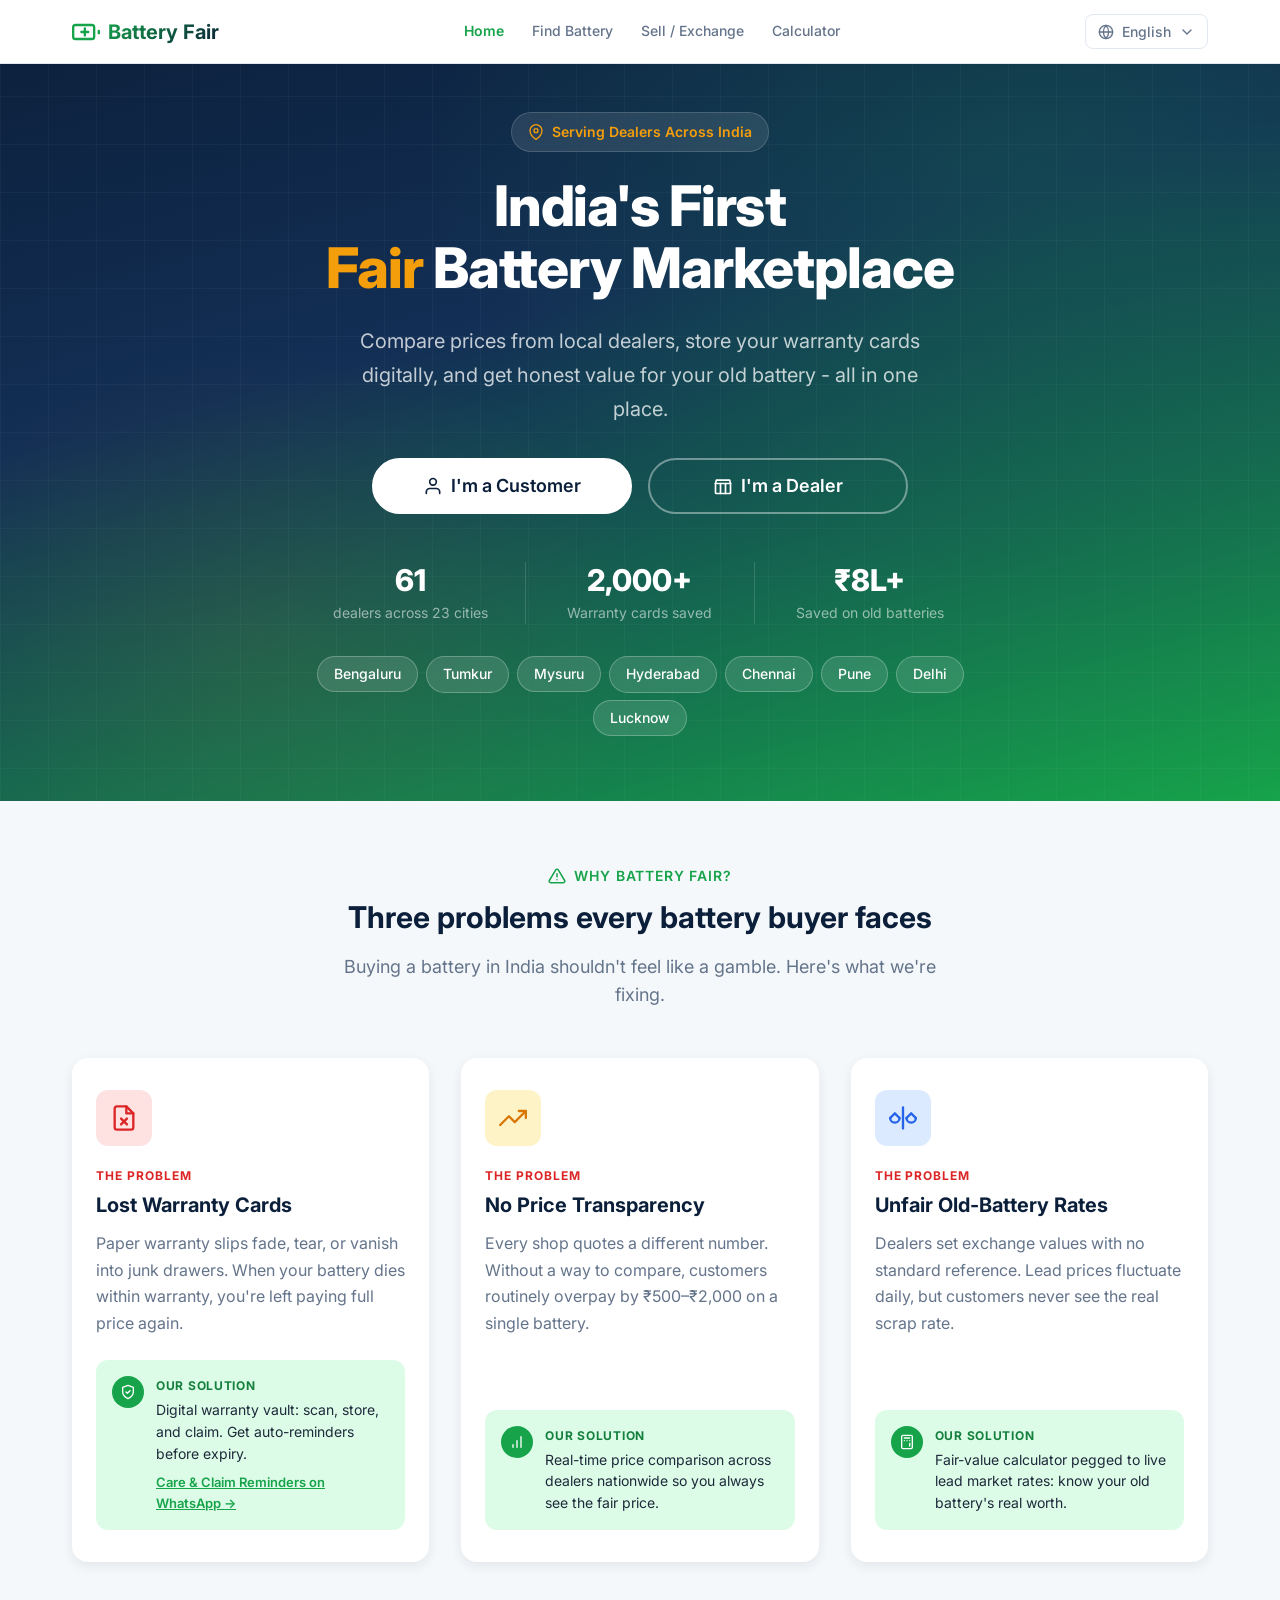
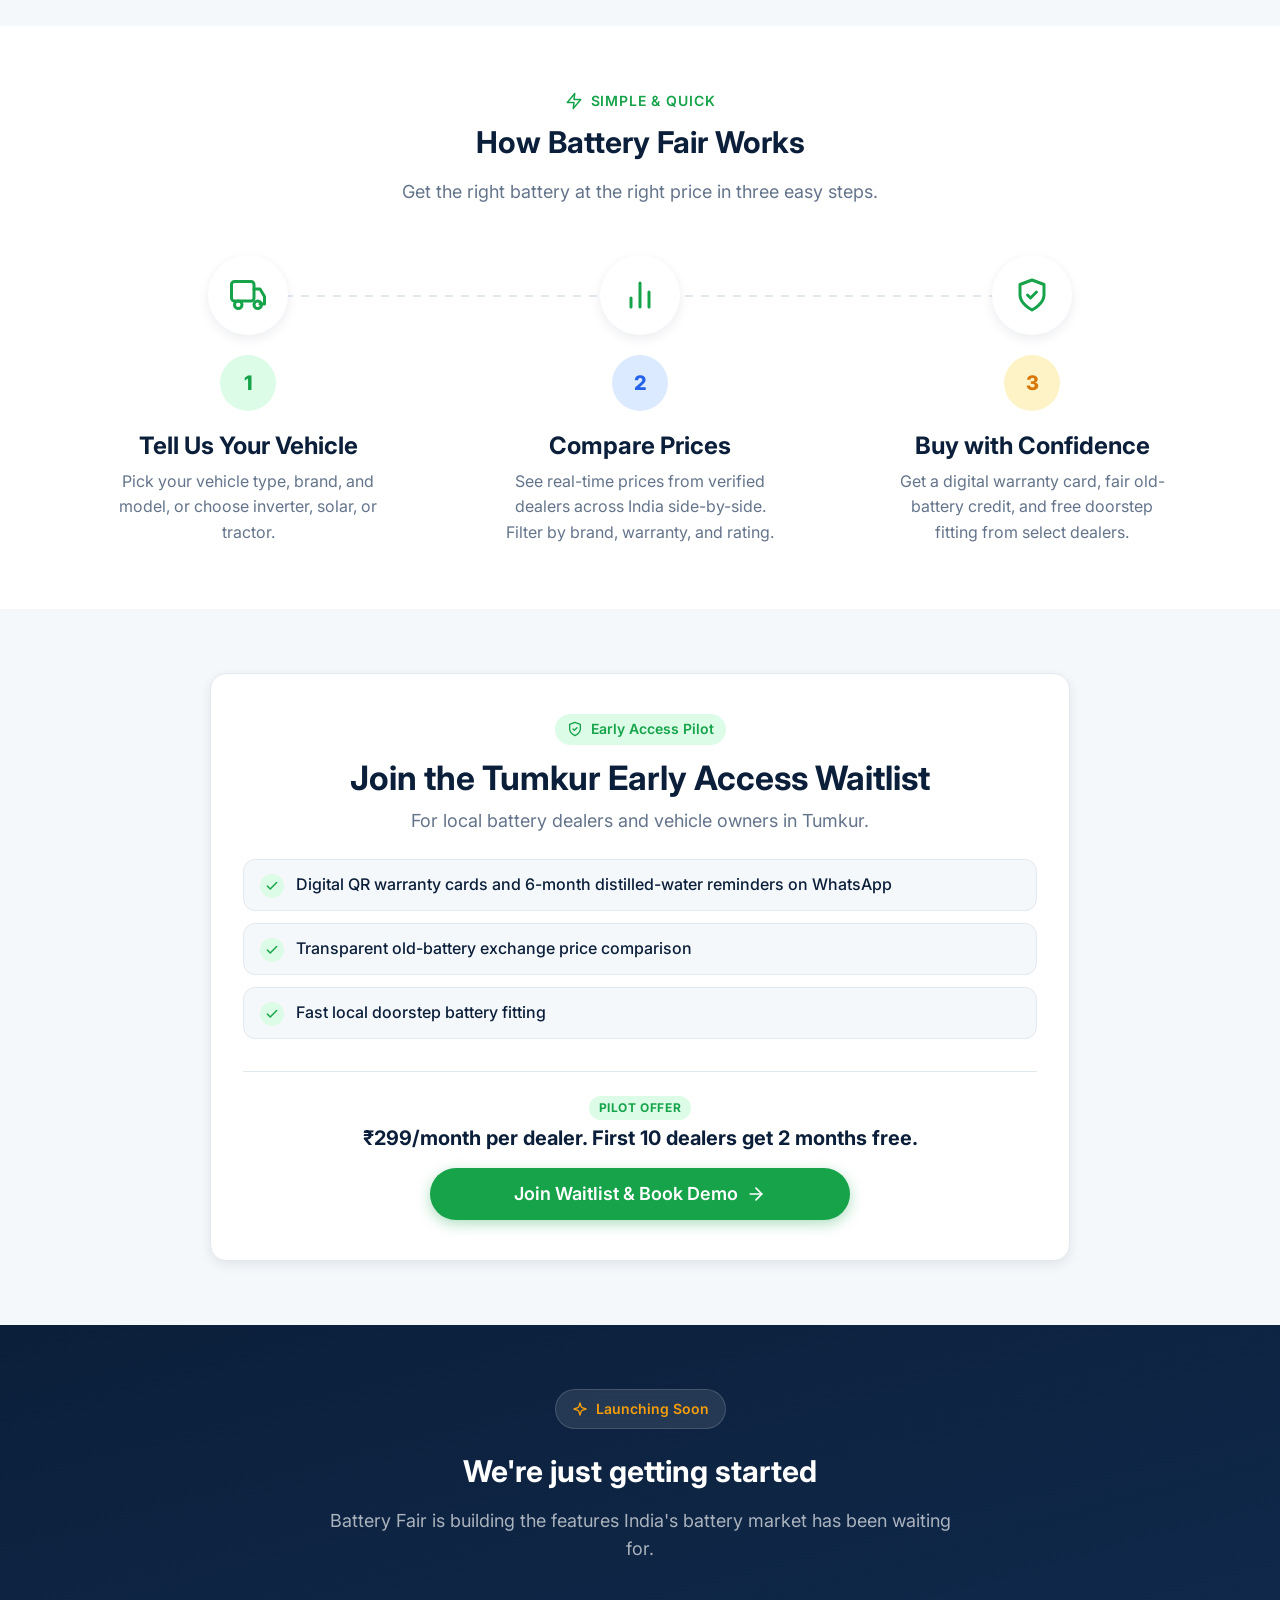
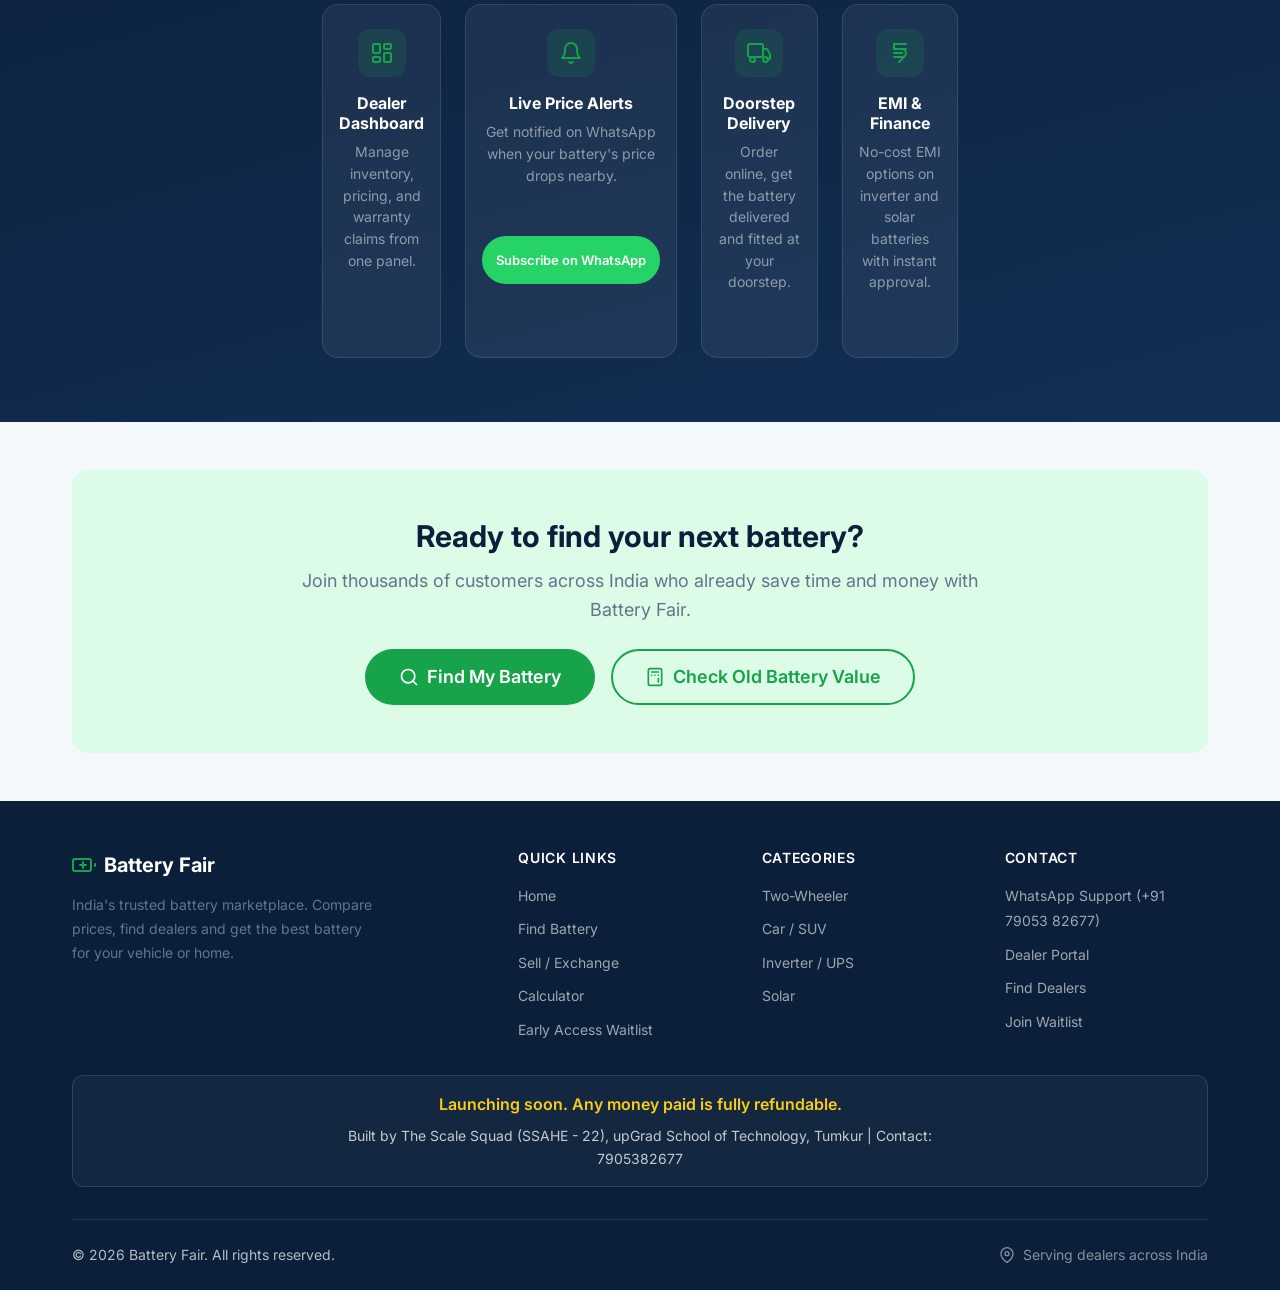
==== commit d9eb8aac: "Add Tumkur early access waitlist, demo booking, The Scale Squad validation footer, and project asset" ====
--- a/index.html
+++ b/index.html
@@ -3,7 +3,7 @@
 <head>
   <meta charset="UTF-8">
   <meta name="viewport" content="width=device-width, initial-scale=1.0">
-  <title>Battery Fair — India's Battery Marketplace</title>
+  <title>Battery Fair - India's Battery Marketplace</title>
   <meta name="description" content="Battery Fair is India's trusted battery marketplace. Find, compare and buy batteries for cars, bikes, inverters, solar and more.">
   <link rel="preconnect" href="https://fonts.googleapis.com">
   <link rel="preconnect" href="https://fonts.gstatic.com" crossorigin>
@@ -132,7 +132,7 @@
 
 
   <!-- ============================================================
-       SECTION 1 — HERO
+       SECTION 1: HERO
        ============================================================ -->
   <section class="hero">
     <div class="container hero__inner">
@@ -157,7 +157,7 @@
       <!-- Tagline -->
       <p class="hero__subtitle" data-i18n="index.hero_subtitle">
         Compare prices from local dealers, store your warranty cards digitally,
-        and get honest value for your old battery&nbsp;&mdash;&nbsp;all in one place.
+        and get honest value for your old battery - all in one place.
       </p>
 
       <!-- CTA Buttons -->
@@ -222,13 +222,13 @@
 
 
   <!-- ============================================================
-       SECTION 2 — THE PROBLEMS WE SOLVE
+       SECTION 2: THE PROBLEMS WE SOLVE
        ============================================================ -->
   <section class="landing-section" id="problems">
     <div class="container">
 
       <!-- Section Header -->
-      <div class="section-header">
+      <div class="section-header reveal-on-scroll">
         <div class="section-header__tag">
           <!-- AlertTriangle icon -->
           <svg xmlns="http://www.w3.org/2000/svg" viewBox="0 0 24 24" fill="none"
@@ -246,8 +246,8 @@
       <!-- Problem Cards -->
       <div class="problems-grid">
 
-        <!-- Card 1 — Lost Warranty -->
-        <div class="problem-card">
+        <!-- Card 1: Lost Warranty -->
+        <div class="problem-card reveal-on-scroll delay-1">
           <div class="problem-card__icon problem-card__icon--red">
             <!-- FileX icon -->
             <svg xmlns="http://www.w3.org/2000/svg" viewBox="0 0 24 24" fill="none"
@@ -276,14 +276,17 @@
             <div class="problem-card__solution-text">
               <div class="problem-card__solution-label">Our Solution</div>
               <p class="problem-card__solution-desc">
-                Digital warranty vault — scan, store, and claim. Get auto-reminders before expiry.
+                Digital warranty vault: scan, store, and claim. Get auto-reminders before expiry.
               </p>
-            </div>
-          </div>
-        </div>
-
-        <!-- Card 2 — Overpricing -->
-        <div class="problem-card">
+              <a href="#" class="wa-claim-link" style="display: inline-flex; align-items: center; gap: 6px; margin-top: 8px; font-size: 13px; color: var(--color-primary); font-weight: 600; text-decoration: underline;" target="_blank" rel="noopener">
+                Care &amp; Claim Reminders on WhatsApp &rarr;
+              </a>
+            </div>
+          </div>
+        </div>
+
+        <!-- Card 2: Overpricing -->
+        <div class="problem-card reveal-on-scroll delay-2">
           <div class="problem-card__icon problem-card__icon--amber">
             <!-- TrendingUp icon -->
             <svg xmlns="http://www.w3.org/2000/svg" viewBox="0 0 24 24" fill="none"
@@ -317,8 +320,8 @@
           </div>
         </div>
 
-        <!-- Card 3 — Unfair Old-Battery Rates -->
-        <div class="problem-card">
+        <!-- Card 3: Unfair Old-Battery Rates -->
+        <div class="problem-card reveal-on-scroll delay-3">
           <div class="problem-card__icon problem-card__icon--blue">
             <!-- Scale icon -->
             <svg xmlns="http://www.w3.org/2000/svg" viewBox="0 0 24 24" fill="none"
@@ -352,7 +355,7 @@
             <div class="problem-card__solution-text">
               <div class="problem-card__solution-label">Our Solution</div>
               <p class="problem-card__solution-desc">
-                Fair-value calculator pegged to live lead market rates — know your old battery's real worth.
+                Fair-value calculator pegged to live lead market rates: know your old battery's real worth.
               </p>
             </div>
           </div>
@@ -364,12 +367,12 @@
 
 
   <!-- ============================================================
-       SECTION 3 — HOW IT WORKS
+       SECTION 3: HOW IT WORKS
        ============================================================ -->
   <section class="landing-section landing-section--alt" id="how-it-works">
     <div class="container">
 
-      <div class="section-header">
+      <div class="section-header reveal-on-scroll">
         <div class="section-header__tag">
           <!-- Zap icon -->
           <svg xmlns="http://www.w3.org/2000/svg" viewBox="0 0 24 24" fill="none"
@@ -385,7 +388,7 @@
       <div class="steps-grid">
 
         <!-- Step 1 -->
-        <div class="step">
+        <div class="step reveal-on-scroll delay-1">
           <div class="step__icon-ring">
             <!-- Bike / Car icon -->
             <svg xmlns="http://www.w3.org/2000/svg" viewBox="0 0 24 24" fill="none"
@@ -398,11 +401,11 @@
           </div>
           <div class="step__number step__number--1">1</div>
           <h3>Tell Us Your Vehicle</h3>
-          <p>Pick your vehicle type, brand, and model — or choose inverter, solar, or tractor.</p>
+          <p>Pick your vehicle type, brand, and model, or choose inverter, solar, or tractor.</p>
         </div>
 
         <!-- Step 2 -->
-        <div class="step">
+        <div class="step reveal-on-scroll delay-2">
           <div class="step__icon-ring">
             <!-- Search / Compare icon -->
             <svg xmlns="http://www.w3.org/2000/svg" viewBox="0 0 24 24" fill="none"
@@ -418,7 +421,7 @@
         </div>
 
         <!-- Step 3 -->
-        <div class="step">
+        <div class="step reveal-on-scroll delay-3">
           <div class="step__icon-ring">
             <!-- ShieldCheck icon -->
             <svg xmlns="http://www.w3.org/2000/svg" viewBox="0 0 24 24" fill="none"
@@ -438,7 +441,83 @@
 
 
   <!-- ============================================================
-       SECTION 4 — COMING SOON
+       SECTION 4: WAITLIST AND DEMO BOOKING
+       ============================================================ -->
+  <section class="section waitlist-section" id="waitlist">
+    <div class="container">
+      <div class="waitlist-card reveal-on-scroll">
+
+        <div class="waitlist-header">
+          <div class="waitlist-badge">
+            <svg xmlns="http://www.w3.org/2000/svg" viewBox="0 0 24 24" fill="none"
+                 stroke="currentColor" stroke-width="2" stroke-linecap="round" stroke-linejoin="round">
+              <path d="M12 22s8-4 8-10V5l-8-3-8 3v7c0 6 8 10 8 10z"/>
+              <polyline points="9 12 11 14 15 10"/>
+            </svg>
+            Early Access Pilot
+          </div>
+          <h2 class="waitlist-title">Join the Tumkur Early Access Waitlist</h2>
+          <p class="waitlist-subtitle">For local battery dealers and vehicle owners in Tumkur.</p>
+        </div>
+
+        <div class="waitlist-points">
+          <div class="waitlist-point">
+            <div class="waitlist-point__check">
+              <svg xmlns="http://www.w3.org/2000/svg" viewBox="0 0 24 24" fill="none"
+                   stroke="currentColor" stroke-width="2.5" stroke-linecap="round" stroke-linejoin="round">
+                <polyline points="20 6 9 17 4 12"/>
+              </svg>
+            </div>
+            <span class="waitlist-point__text">Digital QR warranty cards and 6-month distilled-water reminders on WhatsApp</span>
+          </div>
+
+          <div class="waitlist-point">
+            <div class="waitlist-point__check">
+              <svg xmlns="http://www.w3.org/2000/svg" viewBox="0 0 24 24" fill="none"
+                   stroke="currentColor" stroke-width="2.5" stroke-linecap="round" stroke-linejoin="round">
+                <polyline points="20 6 9 17 4 12"/>
+              </svg>
+            </div>
+            <span class="waitlist-point__text">Transparent old-battery exchange price comparison</span>
+          </div>
+
+          <div class="waitlist-point">
+            <div class="waitlist-point__check">
+              <svg xmlns="http://www.w3.org/2000/svg" viewBox="0 0 24 24" fill="none"
+                   stroke="currentColor" stroke-width="2.5" stroke-linecap="round" stroke-linejoin="round">
+                <polyline points="20 6 9 17 4 12"/>
+              </svg>
+            </div>
+            <span class="waitlist-point__text">Fast local doorstep battery fitting</span>
+          </div>
+        </div>
+
+        <div class="waitlist-action-box">
+          <div class="waitlist-pricing">
+            <span class="waitlist-pricing__tag">Pilot Offer</span>
+            <p class="waitlist-pricing__text">₹299/month per dealer. First 10 dealers get 2 months free.</p>
+          </div>
+
+          <a href="https://docs.google.com/forms/d/e/1FAIpQLSfJ42SIGy5UYxGmC2Gc0fIYycxMEAYKkXbRm-mkS9BGHeJJ0g/viewform?usp=sf_link"
+             target="_blank"
+             rel="noopener noreferrer"
+             class="btn btn-primary btn-lg waitlist-cta-btn">
+            <span>Join Waitlist &amp; Book Demo</span>
+            <svg xmlns="http://www.w3.org/2000/svg" viewBox="0 0 24 24" fill="none"
+                 stroke="currentColor" stroke-width="2" stroke-linecap="round" stroke-linejoin="round">
+              <line x1="5" y1="12" x2="19" y2="12"/>
+              <polyline points="12 5 19 12 12 19"/>
+            </svg>
+          </a>
+        </div>
+
+      </div>
+    </div>
+  </section>
+
+
+  <!-- ============================================================
+       SECTION 5: COMING SOON
        ============================================================ -->
   <section class="coming-soon" id="coming-soon">
     <div class="container coming-soon__inner">
@@ -458,7 +537,7 @@
       <div class="coming-soon__features">
 
         <!-- Feature 1 -->
-        <div class="coming-feature">
+        <div class="coming-feature reveal-on-scroll delay-1">
           <div class="coming-feature__icon">
             <!-- LayoutDashboard icon -->
             <svg xmlns="http://www.w3.org/2000/svg" viewBox="0 0 24 24" fill="none"
@@ -474,7 +553,7 @@
         </div>
 
         <!-- Feature 2 -->
-        <div class="coming-feature">
+        <div class="coming-feature reveal-on-scroll delay-2">
           <div class="coming-feature__icon">
             <!-- Bell icon -->
             <svg xmlns="http://www.w3.org/2000/svg" viewBox="0 0 24 24" fill="none"
@@ -485,10 +564,13 @@
           </div>
           <h4>Live Price Alerts</h4>
           <p>Get notified on WhatsApp when your battery's price drops nearby.</p>
+          <a href="#" class="wa-alert-link btn btn-whatsapp" style="margin-top: 10px; font-size: 13px; padding: 6px 12px; display: inline-flex; width: fit-content;" target="_blank" rel="noopener">
+            Subscribe on WhatsApp
+          </a>
         </div>
 
         <!-- Feature 3 -->
-        <div class="coming-feature">
+        <div class="coming-feature reveal-on-scroll delay-3">
           <div class="coming-feature__icon">
             <!-- Truck icon -->
             <svg xmlns="http://www.w3.org/2000/svg" viewBox="0 0 24 24" fill="none"
@@ -504,7 +586,7 @@
         </div>
 
         <!-- Feature 4 -->
-        <div class="coming-feature">
+        <div class="coming-feature reveal-on-scroll delay-4">
           <div class="coming-feature__icon">
             <!-- IndianRupee / Wallet icon -->
             <svg xmlns="http://www.w3.org/2000/svg" viewBox="0 0 24 24" fill="none"
@@ -528,11 +610,11 @@
 
 
   <!-- ============================================================
-       SECTION 5 — CTA BANNER
+       SECTION 6: CTA BANNER
        ============================================================ -->
   <section class="cta-banner">
     <div class="container">
-      <div class="cta-banner__inner">
+      <div class="cta-banner__inner reveal-on-scroll">
         <h2 data-i18n="index.cta_title">Ready to find your next battery?</h2>
         <p data-i18n="index.cta_subtitle">Join thousands of customers across India who already save time and money with Battery Fair.</p>
         <div class="cta-banner__actions">
@@ -594,6 +676,7 @@
             <li><a href="finder.html">Find Battery</a></li>
             <li><a href="sale.html">Sell / Exchange</a></li>
             <li><a href="calculator.html">Calculator</a></li>
+            <li><a href="index.html#waitlist">Early Access Waitlist</a></li>
           </ul>
         </div>
 
@@ -612,11 +695,18 @@
         <div>
           <h4 class="footer__heading">Contact</h4>
           <ul class="footer__list">
-            <li><a href="#">Help Centre</a></li>
-            <li><a href="#">Dealer Login</a></li>
-            <li><a href="#">About Us</a></li>
+            <li><a href="#" class="footer-wa-contact" target="_blank" rel="noopener">WhatsApp Support (+91 79053 82677)</a></li>
+            <li><a href="sale.html">Dealer Portal</a></li>
+            <li><a href="finder.html">Find Dealers</a></li>
+            <li><a href="index.html#waitlist">Join Waitlist</a></li>
           </ul>
         </div>
+      </div>
+
+      <!-- Workshop 3 Validation Notice and Team Attribution -->
+      <div class="footer__validation">
+        <p class="footer__refund-notice">Launching soon. Any money paid is fully refundable.</p>
+        <p class="footer__attribution">Built by The Scale Squad (SSAHE - 22), upGrad School of Technology, Tumkur | Contact: 7905382677</p>
       </div>
 
       <!-- Bottom bar -->
--- a/css/style.css
+++ b/css/style.css
@@ -1,5 +1,5 @@
 /* ============================================
-   Battery Fair — Design System
+   Battery Fair - Design System
    ============================================ */
 
 /* --- CSS Variables --- */
@@ -170,12 +170,17 @@
   border-radius: var(--radius-lg);
   box-shadow: var(--shadow-md);
   padding: var(--space-6);
-  transition: transform var(--transition-base), box-shadow var(--transition-base);
+  transition: transform 250ms ease-out, box-shadow 250ms ease-out;
 }
 
 .card:hover {
   transform: translateY(-4px);
   box-shadow: var(--shadow-lift);
+}
+
+.card:active {
+  transform: translateY(-1px) scale(0.995);
+  transition-duration: 90ms;
 }
 
 .card--flat {
@@ -197,7 +202,7 @@
   font-weight: 600;
   padding: var(--space-3) var(--space-6);
   border-radius: var(--radius-full);
-  transition: all var(--transition-base);
+  transition: transform 200ms ease-out, box-shadow 200ms ease-out, background-color 200ms ease-out, color 200ms ease-out, border-color 200ms ease-out;
   white-space: nowrap;
   min-height: 48px;
   cursor: pointer;
@@ -205,6 +210,11 @@
   line-height: 1;
 }
 
+.btn:active {
+  transform: scale(0.97) !important;
+  transition-duration: 90ms !important;
+}
+
 .btn svg {
   width: 20px;
   height: 20px;
@@ -219,12 +229,12 @@
 
 .btn-primary:hover {
   background-color: var(--color-primary-hover);
-  transform: translateY(-1px);
+  transform: translateY(-2px);
   box-shadow: 0 4px 14px rgba(22, 163, 74, 0.35);
 }
 
 .btn-primary:active {
-  transform: translateY(0);
+  transform: scale(0.97);
   box-shadow: none;
 }
 
@@ -238,12 +248,12 @@
 .btn-secondary:hover {
   background-color: var(--color-primary);
   color: var(--color-white);
-  transform: translateY(-1px);
+  transform: translateY(-2px);
   box-shadow: 0 4px 14px rgba(22, 163, 74, 0.2);
 }
 
 .btn-secondary:active {
-  transform: translateY(0);
+  transform: scale(0.97);
   box-shadow: none;
 }
 
@@ -255,8 +265,13 @@
 
 .btn-dark:hover {
   background-color: var(--color-dark-hover);
-  transform: translateY(-1px);
+  transform: translateY(-2px);
   box-shadow: 0 4px 14px rgba(11, 31, 58, 0.3);
+}
+
+.btn-dark:active {
+  transform: scale(0.97);
+  box-shadow: none;
 }
 
 /* Accent */
@@ -267,8 +282,13 @@
 
 .btn-accent:hover {
   background-color: var(--color-accent-hover);
-  transform: translateY(-1px);
+  transform: translateY(-2px);
   box-shadow: 0 4px 14px rgba(245, 158, 11, 0.35);
+}
+
+.btn-accent:active {
+  transform: scale(0.97);
+  box-shadow: none;
 }
 
 /* Small */
@@ -623,6 +643,44 @@
   color: var(--color-primary);
 }
 
+/* --- Footer Validation Notice and Team Attribution --- */
+.footer__validation {
+  margin-top: var(--space-8);
+  padding: var(--space-4) var(--space-5);
+  background: rgba(255, 255, 255, 0.04);
+  border: 1px solid rgba(255, 255, 255, 0.12);
+  border-radius: var(--radius-md);
+  text-align: center;
+  display: flex;
+  flex-direction: column;
+  gap: var(--space-2);
+}
+
+.footer__refund-notice {
+  font-size: var(--font-size-sm);
+  font-weight: 600;
+  color: #FACC15;
+  margin: 0 auto;
+}
+
+@media (min-width: 768px) {
+  .footer__refund-notice {
+    font-size: var(--font-size-base);
+  }
+}
+
+.footer__attribution {
+  font-size: var(--font-size-xs);
+  color: rgba(255, 255, 255, 0.75);
+  margin: 0 auto;
+}
+
+@media (min-width: 768px) {
+  .footer__attribution {
+    font-size: var(--font-size-sm);
+  }
+}
+
 .footer__bottom {
   border-top: 1px solid rgba(255, 255, 255, 0.1);
   margin-top: var(--space-8);
@@ -783,7 +841,7 @@
 
 
 /* ============================================
-   Landing Page — index.html
+   Landing Page: index.html
    ============================================ */
 
 /* --- Hero Section --- */
@@ -1358,6 +1416,187 @@
 }
 
 
+/* --- Waitlist and Demo Booking Section --- */
+.waitlist-section {
+  padding: var(--space-12) 0;
+  background-color: var(--color-bg);
+}
+
+@media (min-width: 768px) {
+  .waitlist-section {
+    padding: var(--space-16) 0;
+  }
+}
+
+.waitlist-card {
+  background: var(--color-white);
+  border: 1px solid var(--color-border);
+  border-radius: var(--radius-lg);
+  padding: var(--space-6) var(--space-4);
+  box-shadow: var(--shadow-md);
+  max-width: 860px;
+  margin: 0 auto;
+}
+
+@media (min-width: 768px) {
+  .waitlist-card {
+    padding: var(--space-10) var(--space-8);
+  }
+}
+
+.waitlist-header {
+  text-align: center;
+  margin-bottom: var(--space-6);
+}
+
+.waitlist-badge {
+  display: inline-flex;
+  align-items: center;
+  gap: var(--space-2);
+  padding: var(--space-1) var(--space-3);
+  background-color: var(--color-primary-light);
+  color: var(--color-primary);
+  border-radius: var(--radius-full);
+  font-size: var(--font-size-sm);
+  font-weight: 600;
+  margin-bottom: var(--space-3);
+}
+
+.waitlist-badge svg {
+  width: 16px;
+  height: 16px;
+}
+
+.waitlist-title {
+  color: var(--color-dark);
+  font-size: clamp(1.4rem, 3.5vw, 2.1rem);
+  font-weight: 700;
+  line-height: 1.25;
+  margin-bottom: var(--space-2);
+}
+
+.waitlist-subtitle {
+  color: var(--color-text-muted);
+  font-size: var(--font-size-base);
+  margin-inline: auto;
+  max-width: 580px;
+}
+
+@media (min-width: 768px) {
+  .waitlist-subtitle {
+    font-size: var(--font-size-lg);
+  }
+}
+
+.waitlist-points {
+  display: flex;
+  flex-direction: column;
+  gap: var(--space-3);
+  margin-bottom: var(--space-8);
+}
+
+.waitlist-point {
+  display: flex;
+  align-items: flex-start;
+  gap: var(--space-3);
+  background: var(--color-bg);
+  border: 1px solid var(--color-border);
+  border-radius: var(--radius-md);
+  padding: var(--space-3) var(--space-4);
+  transition: border-color var(--transition-fast), transform var(--transition-fast);
+}
+
+.waitlist-point:hover {
+  border-color: var(--color-primary);
+  transform: translateY(-1px);
+}
+
+.waitlist-point__check {
+  width: 24px;
+  height: 24px;
+  border-radius: 50%;
+  background-color: var(--color-primary-light);
+  color: var(--color-primary);
+  display: flex;
+  align-items: center;
+  justify-content: center;
+  flex-shrink: 0;
+  margin-top: 2px;
+}
+
+.waitlist-point__check svg {
+  width: 14px;
+  height: 14px;
+}
+
+.waitlist-point__text {
+  font-size: var(--font-size-sm);
+  font-weight: 500;
+  color: var(--color-dark);
+  line-height: 1.5;
+}
+
+@media (min-width: 768px) {
+  .waitlist-point__text {
+    font-size: var(--font-size-base);
+  }
+}
+
+.waitlist-action-box {
+  display: flex;
+  flex-direction: column;
+  align-items: center;
+  text-align: center;
+  gap: var(--space-4);
+  padding-top: var(--space-6);
+  border-top: 1px solid var(--color-border);
+}
+
+.waitlist-pricing {
+  display: flex;
+  flex-direction: column;
+  align-items: center;
+  gap: var(--space-1);
+}
+
+.waitlist-pricing__tag {
+  display: inline-block;
+  font-size: var(--font-size-xs);
+  font-weight: 700;
+  text-transform: uppercase;
+  letter-spacing: 0.05em;
+  color: var(--color-primary);
+  background-color: var(--color-primary-light);
+  padding: 2px 10px;
+  border-radius: var(--radius-full);
+}
+
+.waitlist-pricing__text {
+  font-size: clamp(1rem, 2.5vw, 1.25rem);
+  font-weight: 700;
+  color: var(--color-dark);
+  margin: 0;
+  line-height: 1.4;
+}
+
+.waitlist-cta-btn {
+  width: 100%;
+  max-width: 420px;
+  justify-content: center;
+  font-size: var(--font-size-base);
+  font-weight: 600;
+  min-height: 52px;
+  padding: var(--space-3) var(--space-6);
+  box-shadow: 0 4px 14px rgba(22, 163, 74, 0.35);
+  text-decoration: none;
+}
+
+@media (min-width: 480px) {
+  .waitlist-cta-btn {
+    font-size: var(--font-size-lg);
+  }
+}
+
 /* --- CTA Banner --- */
 .cta-banner {
   text-align: center;
@@ -1404,7 +1643,7 @@
 
 
 /* ============================================
-   Finder Page — finder.html
+   Finder Page: finder.html
    ============================================ */
 
 /* --- Finder Hero / Search --- */
@@ -2013,7 +2252,7 @@
 
 
 /* ============================================
-   Sale & Dealer Portal — sale.html
+   Sale & Dealer Portal: sale.html
    ============================================ */
 
 /* --- Dealer Portal Container & Layout --- */
@@ -2724,3 +2963,170 @@
   margin-inline: auto;
   font-size: var(--font-size-sm);
 }
+
+/* ============================================================
+   Lightweight UI Animations and Micro-Interactions
+   ============================================================ */
+
+/* Fast Keyframes for Smooth Fade Up and In */
+@keyframes bfFadeUp {
+  from {
+    opacity: 0;
+    transform: translateY(16px);
+  }
+  to {
+    opacity: 1;
+    transform: translateY(0);
+  }
+}
+
+@keyframes bfFadeIn {
+  from {
+    opacity: 0;
+    transform: translateY(8px);
+  }
+  to {
+    opacity: 1;
+    transform: translateY(0);
+  }
+}
+
+/* Scroll Reveal Base: Fully visible by default */
+.reveal-on-scroll {
+  opacity: 1;
+  transform: none;
+}
+
+/* Only when JavaScript observer is active and ready, prepare reveal state */
+html.reveal-ready .reveal-on-scroll:not(.is-revealed) {
+  opacity: 0;
+  transform: translateY(16px);
+  transition: opacity 280ms cubic-bezier(0.16, 1, 0.3, 1), transform 280ms cubic-bezier(0.16, 1, 0.3, 1);
+  will-change: opacity, transform;
+}
+
+html.reveal-ready .reveal-on-scroll.is-revealed {
+  opacity: 1;
+  transform: translateY(0);
+  transition: opacity 280ms cubic-bezier(0.16, 1, 0.3, 1), transform 280ms cubic-bezier(0.16, 1, 0.3, 1);
+  will-change: auto;
+}
+
+/* Stagger Delays for Adjacent Cards (kept between 50ms and 200ms) */
+html.reveal-ready .reveal-on-scroll.delay-1 {
+  transition-delay: 50ms;
+}
+
+html.reveal-ready .reveal-on-scroll.delay-2 {
+  transition-delay: 100ms;
+}
+
+html.reveal-ready .reveal-on-scroll.delay-3 {
+  transition-delay: 150ms;
+}
+
+html.reveal-ready .reveal-on-scroll.delay-4 {
+  transition-delay: 200ms;
+}
+
+/* Dynamic Dealer Card Subtle Entrance */
+.dealer-card {
+  animation: bfFadeIn 240ms ease-out;
+}
+
+/* Tactile Micro-Interactions on Interactive Elements */
+.chip,
+.city-chip,
+.quick-dealer-btn,
+.btn-icon-table,
+.load-more-btn,
+.search-bar__btn,
+.btn-find-dealer,
+.preset-chip-btn,
+.type-card,
+.condition-card,
+.problem-card,
+.dealer-card,
+.reg-card,
+.login-card,
+.calc-card,
+.calc-form-card,
+.calc-result-card,
+.rates-table-card,
+.preview-card {
+  transition: transform 250ms ease-out, box-shadow 250ms ease-out, background-color 200ms ease-out, border-color 200ms ease-out;
+}
+
+/* Hover lift on cards */
+.calc-card:hover,
+.calc-form-card:hover,
+.rates-table-card:hover,
+.reg-card:hover,
+.login-card:hover,
+.preview-card:hover {
+  transform: translateY(-3px);
+  box-shadow: var(--shadow-lift);
+}
+
+/* Press down micro-interaction on interactive elements */
+.chip:active,
+.city-chip:active,
+.quick-dealer-btn:active,
+.btn-icon-table:active,
+.preset-chip-btn:active,
+.type-card:active,
+.condition-card:active,
+.problem-card:active,
+.dealer-card:active,
+.calc-card:active,
+.calc-form-card:active,
+.calc-result-card:active,
+.rates-table-card:active,
+.reg-card:active,
+.login-card:active,
+.preview-card:active,
+.lang-dropdown__item:active {
+  transform: scale(0.98);
+  transition-duration: 90ms;
+}
+
+/* Safety and Accessibility: Full prefers-reduced-motion support */
+@media (prefers-reduced-motion: reduce) {
+  *,
+  *::before,
+  *::after {
+    animation-duration: 0.01ms !important;
+    animation-iteration-count: 1 !important;
+    transition-duration: 0.01ms !important;
+    scroll-behavior: auto !important;
+  }
+
+  html.reveal-ready .reveal-on-scroll,
+  .reveal-on-scroll,
+  .reveal-on-scroll.is-revealed,
+  html.reveal-ready .reveal-on-scroll:not(.is-revealed) {
+    opacity: 1 !important;
+    transform: none !important;
+    transition: none !important;
+  }
+
+  .btn:hover,
+  .btn:active,
+  .card:hover,
+  .card:active,
+  .problem-card:hover,
+  .problem-card:active,
+  .dealer-card:hover,
+  .dealer-card:active,
+  .type-card:hover,
+  .type-card:active,
+  .condition-card:hover,
+  .condition-card:active,
+  .calc-card:hover,
+  .calc-card:active,
+  .chip:hover,
+  .chip:active {
+    transform: none !important;
+    box-shadow: none !important;
+  }
+}
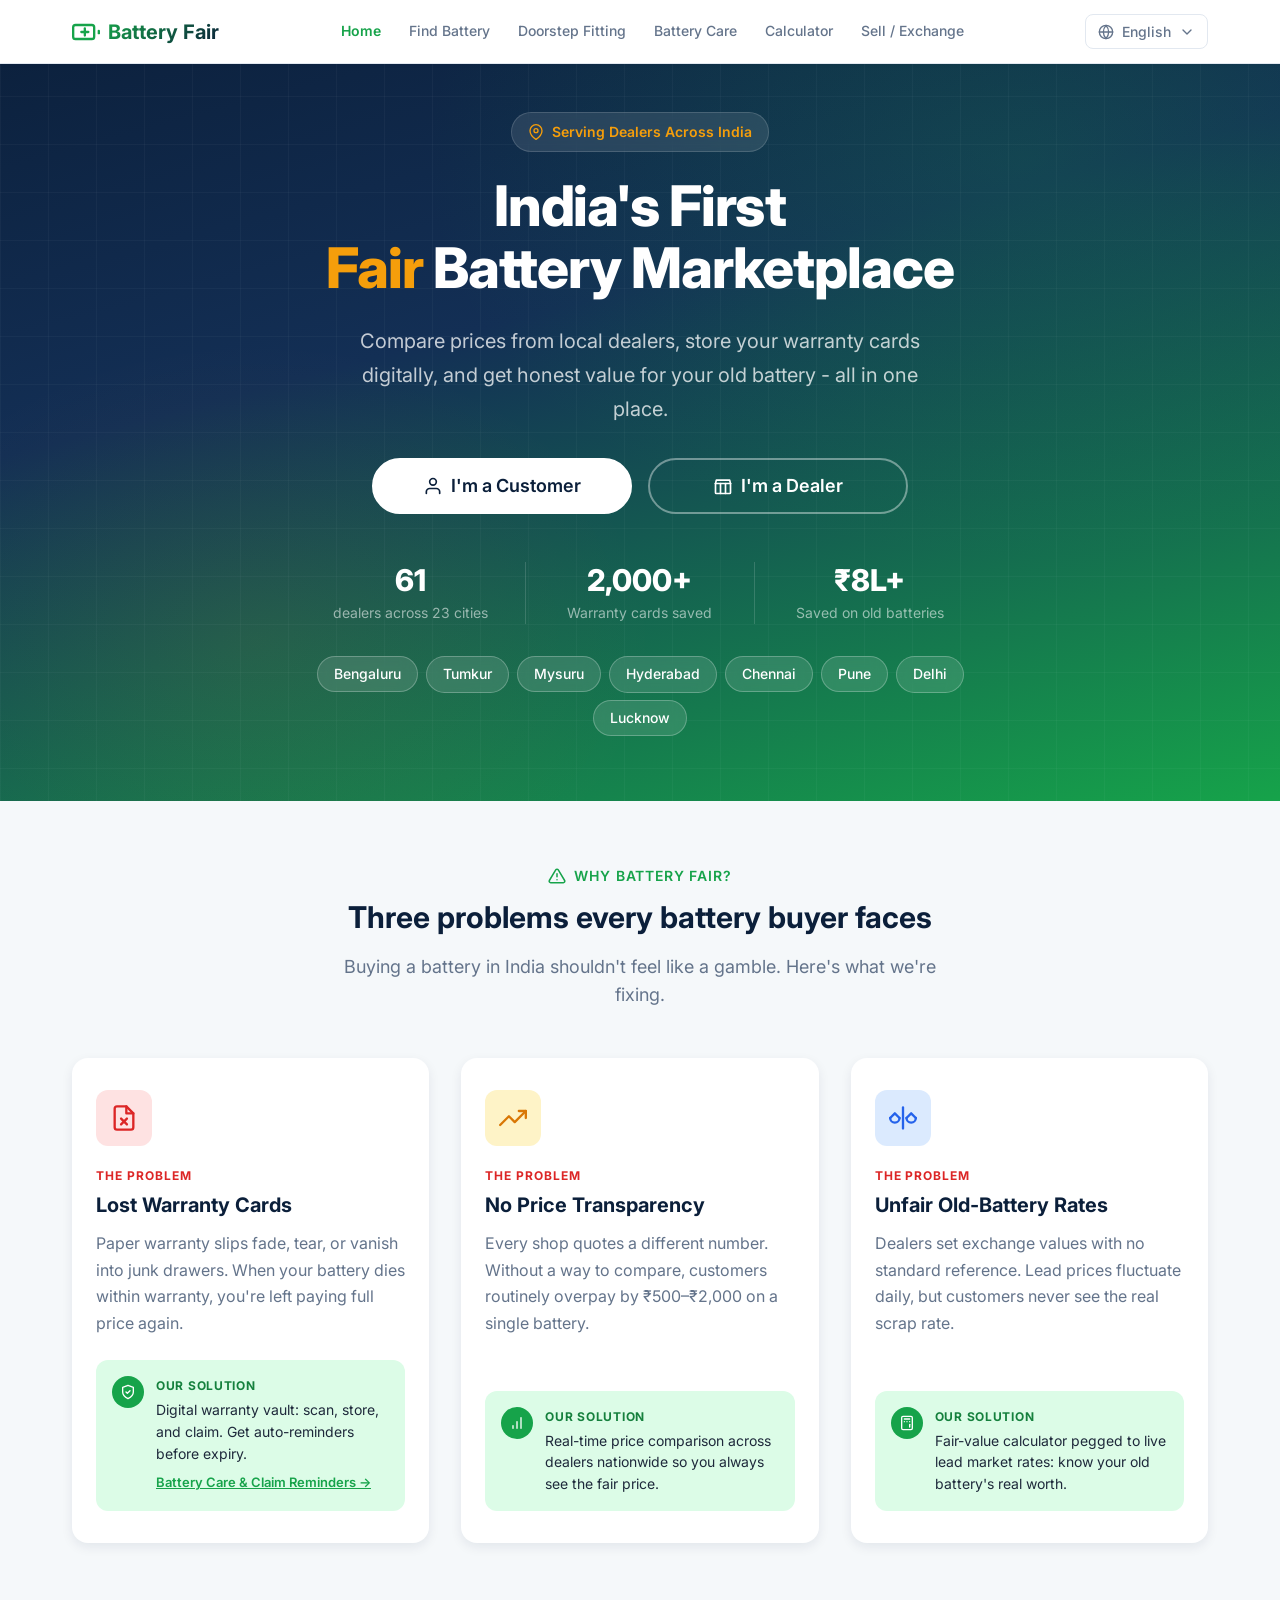
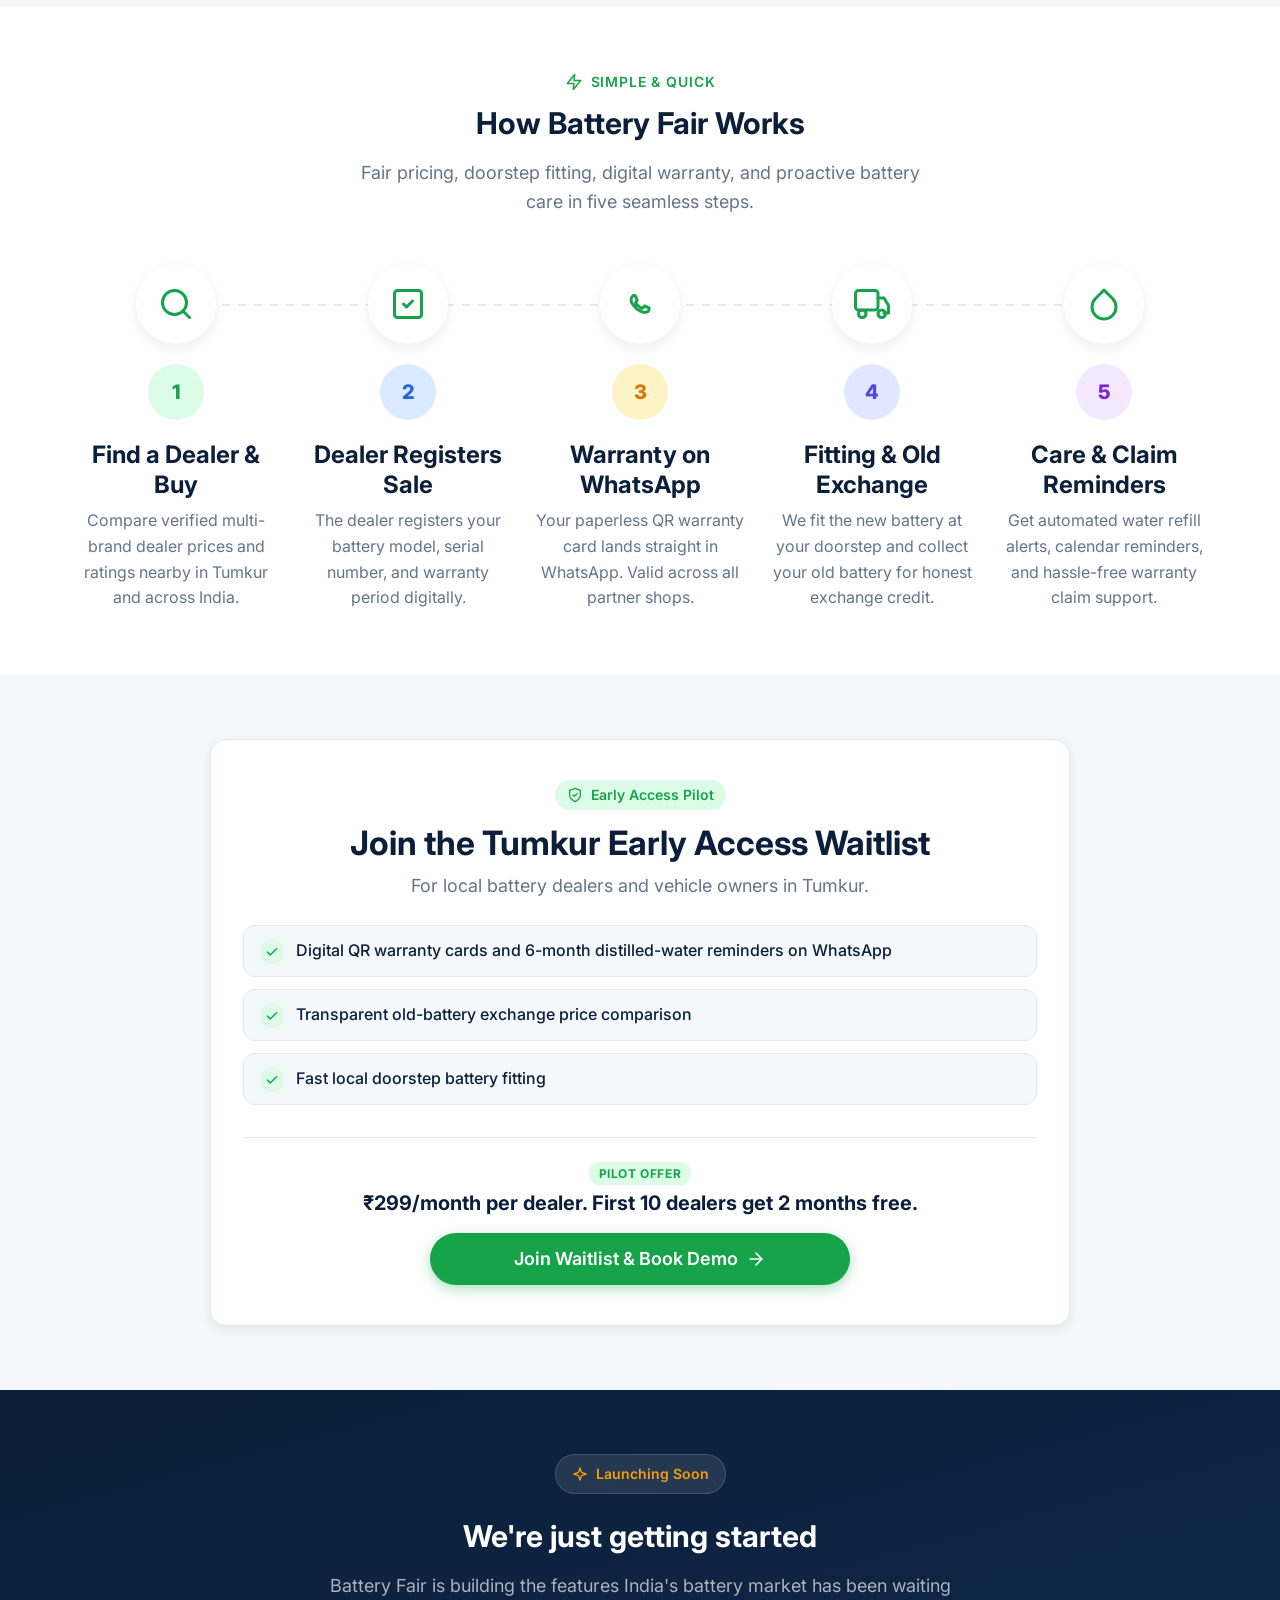
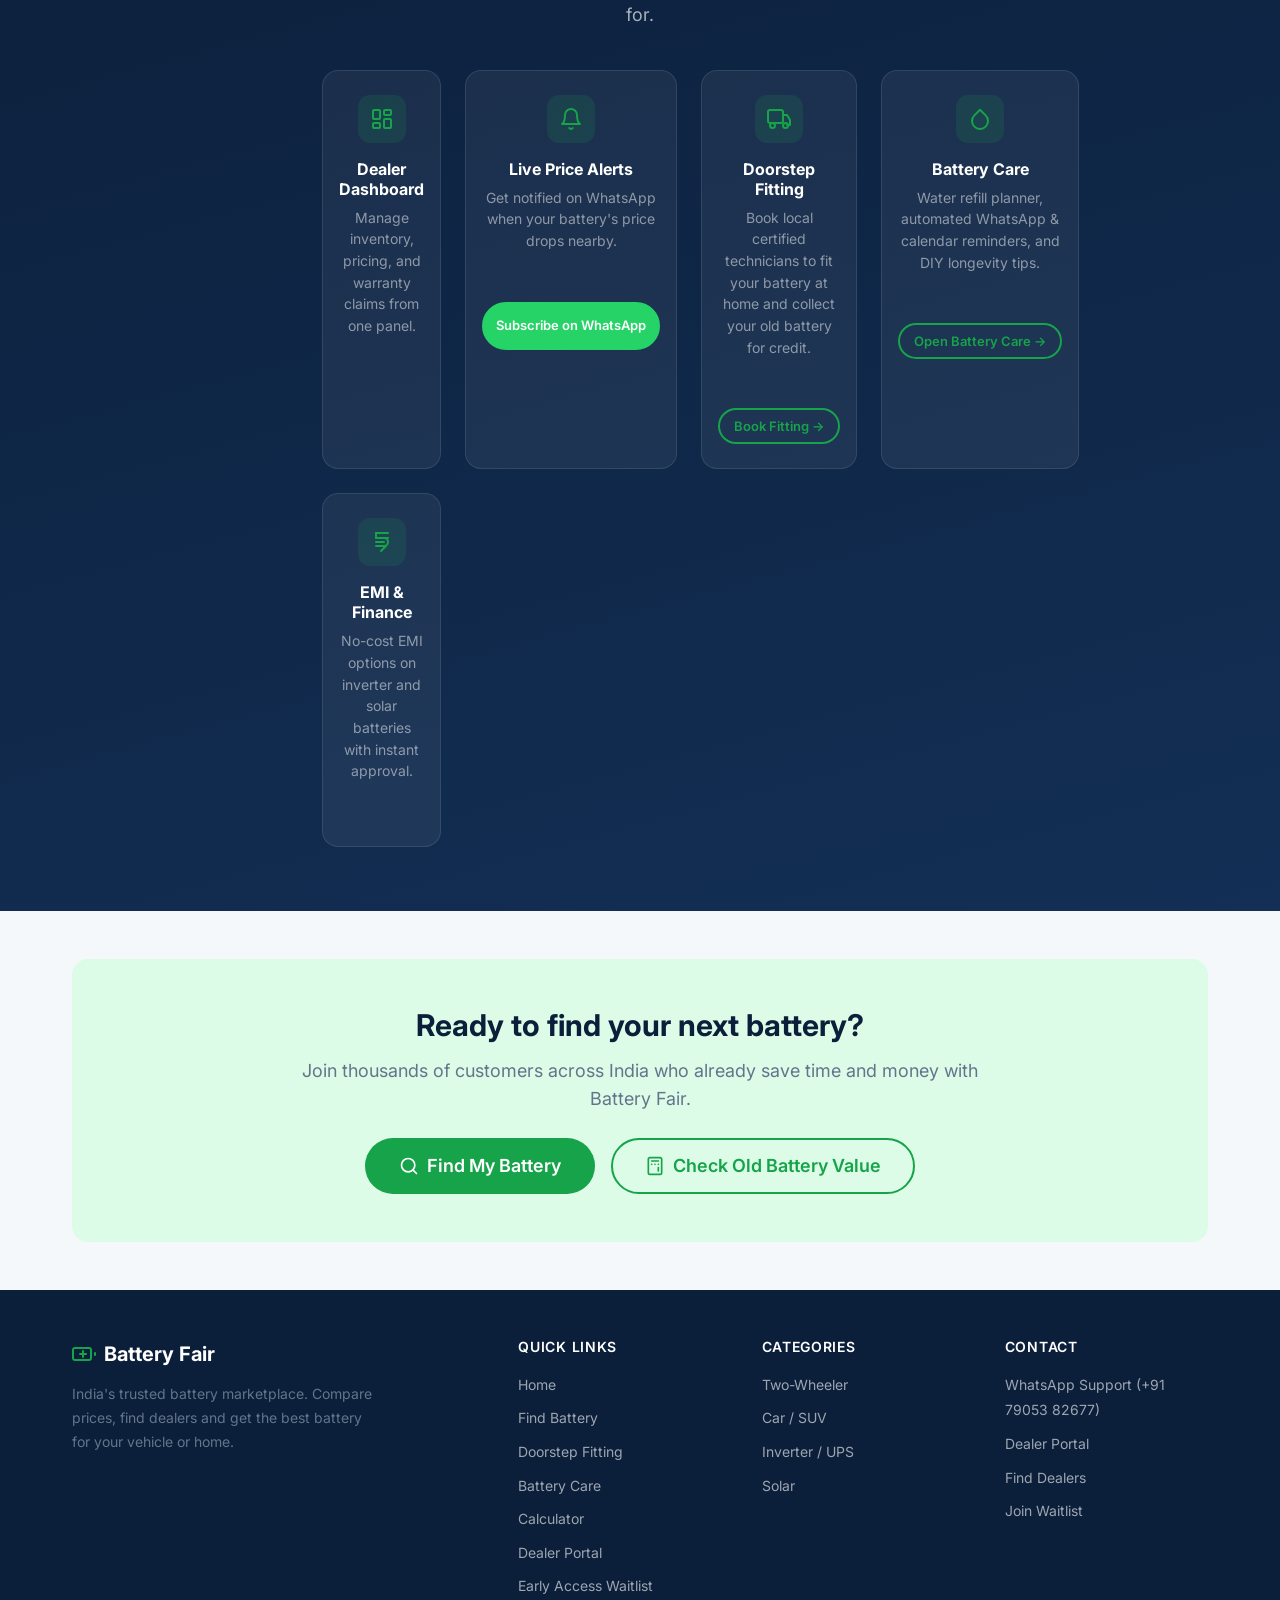
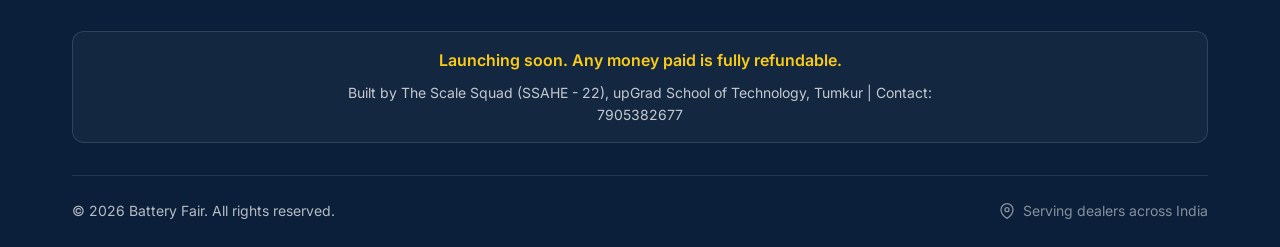
==== commit 1962904e: "Add Doorstep Fitting and Battery Care features with hooks and tests" ====
--- a/index.html
+++ b/index.html
@@ -67,8 +67,10 @@
       <div class="navbar__links">
         <a href="index.html"      class="navbar__link" data-page="index.html" data-i18n="nav.home">Home</a>
         <a href="finder.html"     class="navbar__link" data-page="finder.html" data-i18n="nav.find">Find Battery</a>
+        <a href="fitting.html"    class="navbar__link" data-page="fitting.html" data-i18n="nav.fitting">Doorstep Fitting</a>
+        <a href="care.html"       class="navbar__link" data-page="care.html" data-i18n="nav.care">Battery Care</a>
+        <a href="calculator.html" class="navbar__link" data-page="calculator.html" data-i18n="nav.calculator">Calculator</a>
         <a href="sale.html"       class="navbar__link" data-page="sale.html" data-i18n="nav.sale">Sell / Exchange</a>
-        <a href="calculator.html" class="navbar__link" data-page="calculator.html" data-i18n="nav.calculator">Calculator</a>
       </div>
 
       <!-- Language Dropdown (desktop) -->
@@ -115,13 +117,21 @@
       <svg xmlns="http://www.w3.org/2000/svg" viewBox="0 0 24 24" fill="none" stroke="currentColor" stroke-width="2" stroke-linecap="round" stroke-linejoin="round"><circle cx="11" cy="11" r="8"/><line x1="21" y1="21" x2="16.65" y2="16.65"/></svg>
       Find Battery
     </a>
-    <a href="sale.html" class="mobile-menu__link" data-page="sale.html" data-i18n="nav.sale">
-      <svg xmlns="http://www.w3.org/2000/svg" viewBox="0 0 24 24" fill="none" stroke="currentColor" stroke-width="2" stroke-linecap="round" stroke-linejoin="round"><path d="M20.59 13.41l-7.17 7.17a2 2 0 0 1-2.83 0L2 12V2h10l8.59 8.59a2 2 0 0 1 0 2.82z"/><line x1="7" y1="7" x2="7.01" y2="7"/></svg>
-      Sell / Exchange
+    <a href="fitting.html" class="mobile-menu__link" data-page="fitting.html" data-i18n="nav.fitting">
+      <svg xmlns="http://www.w3.org/2000/svg" viewBox="0 0 24 24" fill="none" stroke="currentColor" stroke-width="2" stroke-linecap="round" stroke-linejoin="round"><rect x="1" y="3" width="15" height="13" rx="2" ry="2"/><path d="M16 8h4l3 5v5h-3"/><circle cx="5.5" cy="18.5" r="2.5"/><circle cx="18.5" cy="18.5" r="2.5"/></svg>
+      Doorstep Fitting
+    </a>
+    <a href="care.html" class="mobile-menu__link" data-page="care.html" data-i18n="nav.care">
+      <svg xmlns="http://www.w3.org/2000/svg" viewBox="0 0 24 24" fill="none" stroke="currentColor" stroke-width="2" stroke-linecap="round" stroke-linejoin="round"><path d="M12 2.69l5.66 5.66a8 8 0 1 1-11.31 0z"/></svg>
+      Battery Care
     </a>
     <a href="calculator.html" class="mobile-menu__link" data-page="calculator.html" data-i18n="nav.calculator">
       <svg xmlns="http://www.w3.org/2000/svg" viewBox="0 0 24 24" fill="none" stroke="currentColor" stroke-width="2" stroke-linecap="round" stroke-linejoin="round"><rect x="4" y="2" width="16" height="20" rx="2"/><line x1="8" y1="6" x2="16" y2="6"/><line x1="16" y1="14" x2="16" y2="18"/><line x1="8" y1="10" x2="8" y2="10.01"/><line x1="12" y1="10" x2="12" y2="10.01"/><line x1="16" y1="10" x2="16" y2="10.01"/><line x1="8" y1="14" x2="8" y2="14.01"/><line x1="12" y1="14" x2="12" y2="14.01"/><line x1="8" y1="18" x2="8" y2="18.01"/><line x1="12" y1="18" x2="12" y2="18.01"/></svg>
       Calculator
+    </a>
+    <a href="sale.html" class="mobile-menu__link" data-page="sale.html" data-i18n="nav.sale">
+      <svg xmlns="http://www.w3.org/2000/svg" viewBox="0 0 24 24" fill="none" stroke="currentColor" stroke-width="2" stroke-linecap="round" stroke-linejoin="round"><path d="M20.59 13.41l-7.17 7.17a2 2 0 0 1-2.83 0L2 12V2h10l8.59 8.59a2 2 0 0 1 0 2.82z"/><line x1="7" y1="7" x2="7.01" y2="7"/></svg>
+      Sell / Exchange
     </a>
     <div class="mobile-menu__divider"></div>
     <span class="mobile-menu__label" data-i18n="nav.language">Language</span>
@@ -278,8 +288,8 @@
               <p class="problem-card__solution-desc">
                 Digital warranty vault: scan, store, and claim. Get auto-reminders before expiry.
               </p>
-              <a href="#" class="wa-claim-link" style="display: inline-flex; align-items: center; gap: 6px; margin-top: 8px; font-size: 13px; color: var(--color-primary); font-weight: 600; text-decoration: underline;" target="_blank" rel="noopener">
-                Care &amp; Claim Reminders on WhatsApp &rarr;
+              <a href="care.html" style="display: inline-flex; align-items: center; gap: 6px; margin-top: 8px; font-size: 13px; color: var(--color-primary); font-weight: 600; text-decoration: underline;">
+                Battery Care &amp; Claim Reminders &rarr;
               </a>
             </div>
           </div>
@@ -382,7 +392,7 @@
           Simple &amp; Quick
         </div>
         <h2 data-i18n="index.how_title">How Battery Fair Works</h2>
-        <p>Get the right battery at the right price in three easy steps.</p>
+        <p>Fair pricing, doorstep fitting, digital warranty, and proactive battery care in five seamless steps.</p>
       </div>
 
       <div class="steps-grid">
@@ -390,7 +400,47 @@
         <!-- Step 1 -->
         <div class="step reveal-on-scroll delay-1">
           <div class="step__icon-ring">
-            <!-- Bike / Car icon -->
+            <svg xmlns="http://www.w3.org/2000/svg" viewBox="0 0 24 24" fill="none"
+                 stroke="currentColor" stroke-width="2" stroke-linecap="round" stroke-linejoin="round">
+              <circle cx="11" cy="11" r="8"/>
+              <line x1="21" y1="21" x2="16.65" y2="16.65"/>
+            </svg>
+          </div>
+          <div class="step__number step__number--1">1</div>
+          <h3>Find a Dealer &amp; Buy</h3>
+          <p>Compare verified multi-brand dealer prices and ratings nearby in Tumkur and across India.</p>
+        </div>
+
+        <!-- Step 2 -->
+        <div class="step reveal-on-scroll delay-2">
+          <div class="step__icon-ring">
+            <svg xmlns="http://www.w3.org/2000/svg" viewBox="0 0 24 24" fill="none"
+                 stroke="currentColor" stroke-width="2" stroke-linecap="round" stroke-linejoin="round">
+              <rect x="3" y="3" width="18" height="18" rx="2"/>
+              <path d="M9 12l2 2 4-4"/>
+            </svg>
+          </div>
+          <div class="step__number step__number--2">2</div>
+          <h3>Dealer Registers Sale</h3>
+          <p>The dealer registers your battery model, serial number, and warranty period digitally.</p>
+        </div>
+
+        <!-- Step 3 -->
+        <div class="step reveal-on-scroll delay-3">
+          <div class="step__icon-ring">
+            <svg xmlns="http://www.w3.org/2000/svg" viewBox="0 0 24 24" fill="none"
+                 stroke="currentColor" stroke-width="2" stroke-linecap="round" stroke-linejoin="round">
+              <path d="M17.472 14.382c-.297-.149-1.758-.867-2.03-.967-.273-.099-.471-.148-.67.15-.197.297-.767.966-.94 1.164-.173.199-.347.223-.644.075-.297-.15-1.255-.463-2.39-1.475-.883-.788-1.48-1.761-1.653-2.059-.173-.297-.018-.458.13-.606.134-.133.298-.347.446-.52.149-.174.198-.298.298-.497.099-.198.05-.371-.025-.52-.075-.149-.669-1.612-.916-2.207-.242-.579-.487-.5-.669-.51-.173-.008-.371-.01-.57-.01-.198 0-.52.074-.792.372-.272.297-1.04 1.016-1.04 2.479 0 1.462 1.065 2.875 1.213 3.074.149.198 2.096 3.2 5.077 4.487.709.306 1.262.489 1.694.625.712.227 1.36.195 1.871.118.571-.085 1.758-.719 2.006-1.413.248-.694.248-1.289.173-1.413-.074-.124-.272-.198-.57-.347z"/>
+            </svg>
+          </div>
+          <div class="step__number step__number--3">3</div>
+          <h3>Warranty on WhatsApp</h3>
+          <p>Your paperless QR warranty card lands straight in WhatsApp. Valid across all partner shops.</p>
+        </div>
+
+        <!-- Step 4 -->
+        <div class="step reveal-on-scroll delay-4">
+          <div class="step__icon-ring">
             <svg xmlns="http://www.w3.org/2000/svg" viewBox="0 0 24 24" fill="none"
                  stroke="currentColor" stroke-width="2" stroke-linecap="round" stroke-linejoin="round">
               <rect x="1" y="3" width="15" height="13" rx="2" ry="2"/>
@@ -399,40 +449,22 @@
               <circle cx="18.5" cy="18.5" r="2.5"/>
             </svg>
           </div>
-          <div class="step__number step__number--1">1</div>
-          <h3>Tell Us Your Vehicle</h3>
-          <p>Pick your vehicle type, brand, and model, or choose inverter, solar, or tractor.</p>
-        </div>
-
-        <!-- Step 2 -->
-        <div class="step reveal-on-scroll delay-2">
+          <div class="step__number step__number--4">4</div>
+          <h3>Fitting &amp; Old Exchange</h3>
+          <p>We fit the new battery at your doorstep and collect your old battery for honest exchange credit.</p>
+        </div>
+
+        <!-- Step 5 -->
+        <div class="step reveal-on-scroll delay-5">
           <div class="step__icon-ring">
-            <!-- Search / Compare icon -->
-            <svg xmlns="http://www.w3.org/2000/svg" viewBox="0 0 24 24" fill="none"
-                 stroke="currentColor" stroke-width="2" stroke-linecap="round" stroke-linejoin="round">
-              <line x1="18" y1="20" x2="18" y2="10"/>
-              <line x1="12" y1="20" x2="12" y2="4"/>
-              <line x1="6" y1="20" x2="6" y2="14"/>
-            </svg>
-          </div>
-          <div class="step__number step__number--2">2</div>
-          <h3>Compare Prices</h3>
-          <p>See real-time prices from verified dealers across India side-by-side. Filter by brand, warranty, and rating.</p>
-        </div>
-
-        <!-- Step 3 -->
-        <div class="step reveal-on-scroll delay-3">
-          <div class="step__icon-ring">
-            <!-- ShieldCheck icon -->
-            <svg xmlns="http://www.w3.org/2000/svg" viewBox="0 0 24 24" fill="none"
-                 stroke="currentColor" stroke-width="2" stroke-linecap="round" stroke-linejoin="round">
-              <path d="M12 22s8-4 8-10V5l-8-3-8 3v7c0 6 8 10 8 10z"/>
-              <polyline points="9 12 11 14 15 10"/>
-            </svg>
-          </div>
-          <div class="step__number step__number--3">3</div>
-          <h3>Buy with Confidence</h3>
-          <p>Get a digital warranty card, fair old-battery credit, and free doorstep fitting from select dealers.</p>
+            <svg xmlns="http://www.w3.org/2000/svg" viewBox="0 0 24 24" fill="none"
+                 stroke="currentColor" stroke-width="2" stroke-linecap="round" stroke-linejoin="round">
+              <path d="M12 2.69l5.66 5.66a8 8 0 1 1-11.31 0z"/>
+            </svg>
+          </div>
+          <div class="step__number step__number--5">5</div>
+          <h3>Care &amp; Claim Reminders</h3>
+          <p>Get automated water refill alerts, calendar reminders, and hassle-free warranty claim support.</p>
         </div>
 
       </div>
@@ -569,7 +601,7 @@
           </a>
         </div>
 
-        <!-- Feature 3 -->
+        <!-- Feature 3: Doorstep Fitting -->
         <div class="coming-feature reveal-on-scroll delay-3">
           <div class="coming-feature__icon">
             <!-- Truck icon -->
@@ -581,11 +613,30 @@
               <circle cx="18.5" cy="18.5" r="2.5"/>
             </svg>
           </div>
-          <h4>Doorstep Delivery</h4>
-          <p>Order online, get the battery delivered and fitted at your doorstep.</p>
-        </div>
-
-        <!-- Feature 4 -->
+          <h4>Doorstep Fitting</h4>
+          <p>Book local certified technicians to fit your battery at home and collect your old battery for credit.</p>
+          <a href="fitting.html" class="btn btn-secondary btn-sm" style="margin-top: 10px; font-size: 13px; padding: 6px 14px; display: inline-flex; width: fit-content;">
+            Book Fitting &rarr;
+          </a>
+        </div>
+
+        <!-- Feature 4: Battery Care -->
+        <div class="coming-feature reveal-on-scroll delay-4">
+          <div class="coming-feature__icon">
+            <!-- Droplet / Heart icon -->
+            <svg xmlns="http://www.w3.org/2000/svg" viewBox="0 0 24 24" fill="none"
+                 stroke="currentColor" stroke-width="2" stroke-linecap="round" stroke-linejoin="round">
+              <path d="M12 2.69l5.66 5.66a8 8 0 1 1-11.31 0z"/>
+            </svg>
+          </div>
+          <h4>Battery Care</h4>
+          <p>Water refill planner, automated WhatsApp &amp; calendar reminders, and DIY longevity tips.</p>
+          <a href="care.html" class="btn btn-secondary btn-sm" style="margin-top: 10px; font-size: 13px; padding: 6px 14px; display: inline-flex; width: fit-content;">
+            Open Battery Care &rarr;
+          </a>
+        </div>
+
+        <!-- Feature 5: EMI & Finance -->
         <div class="coming-feature reveal-on-scroll delay-4">
           <div class="coming-feature__icon">
             <!-- IndianRupee / Wallet icon -->
@@ -674,8 +725,10 @@
           <ul class="footer__list">
             <li><a href="index.html">Home</a></li>
             <li><a href="finder.html">Find Battery</a></li>
-            <li><a href="sale.html">Sell / Exchange</a></li>
+            <li><a href="fitting.html">Doorstep Fitting</a></li>
+            <li><a href="care.html">Battery Care</a></li>
             <li><a href="calculator.html">Calculator</a></li>
+            <li><a href="sale.html">Dealer Portal</a></li>
             <li><a href="index.html#waitlist">Early Access Waitlist</a></li>
           </ul>
         </div>
--- a/css/style.css
+++ b/css/style.css
@@ -1220,21 +1220,25 @@
   position: relative;
 }
 
-@media (min-width: 768px) {
+@media (min-width: 640px) and (max-width: 1023px) {
   .steps-grid {
-    grid-template-columns: repeat(3, 1fr);
-    gap: var(--space-10);
-  }
-}
-
-/* Connecting line between steps (desktop) */
-@media (min-width: 768px) {
+    grid-template-columns: repeat(2, 1fr);
+    gap: var(--space-8);
+  }
+}
+
+@media (min-width: 1024px) {
+  .steps-grid {
+    grid-template-columns: repeat(5, 1fr);
+    gap: var(--space-6);
+  }
+
   .steps-grid::before {
     content: '';
     position: absolute;
     top: 40px;
-    left: calc(16.666% + 24px);
-    right: calc(16.666% + 24px);
+    left: calc(10% + 20px);
+    right: calc(10% + 20px);
     height: 2px;
     background: repeating-linear-gradient(
       90deg,
@@ -1278,6 +1282,16 @@
 .step__number--3 {
   background: #FEF3C7;
   color: #D97706;
+}
+
+.step__number--4 {
+  background: #E0E7FF;
+  color: #4F46E5;
+}
+
+.step__number--5 {
+  background: #F3E8FF;
+  color: #7E22CE;
 }
 
 .step__icon-ring {
@@ -3130,3 +3144,681 @@
     box-shadow: none !important;
   }
 }
+
+/* ============================================================
+   Scrap Valuation Banner (Finder Page)
+   ============================================================ */
+.scrap-valuation-banner {
+  background: linear-gradient(135deg, #0B1F3A 0%, #162E4E 60%, #15803D 100%);
+  color: var(--color-white);
+  border-radius: var(--radius-lg);
+  padding: var(--space-5) var(--space-6);
+  margin-bottom: var(--space-6);
+  display: flex;
+  align-items: center;
+  justify-content: space-between;
+  gap: var(--space-4);
+  box-shadow: 0 8px 24px rgba(11, 31, 58, 0.15);
+  border: 1px solid rgba(22, 163, 74, 0.3);
+  flex-wrap: wrap;
+}
+
+.scrap-valuation-banner__content {
+  flex: 1;
+  min-width: 260px;
+}
+
+.scrap-valuation-banner__badge {
+  display: inline-flex;
+  align-items: center;
+  gap: 6px;
+  background: rgba(22, 163, 74, 0.3);
+  color: #86EFAC;
+  font-size: var(--font-size-xs);
+  font-weight: 700;
+  text-transform: uppercase;
+  letter-spacing: 0.05em;
+  padding: 3px 10px;
+  border-radius: var(--radius-full);
+  margin-bottom: var(--space-2);
+}
+
+.scrap-valuation-banner__title {
+  font-size: var(--font-size-xl);
+  font-weight: 800;
+  color: var(--color-white);
+  display: flex;
+  align-items: baseline;
+  gap: var(--space-2);
+  flex-wrap: wrap;
+}
+
+.scrap-valuation-banner__meta {
+  font-size: var(--font-size-sm);
+  font-weight: 500;
+  color: rgba(255, 255, 255, 0.75);
+}
+
+.scrap-valuation-banner__desc {
+  font-size: var(--font-size-sm);
+  color: rgba(255, 255, 255, 0.8);
+  margin-top: 4px;
+}
+
+.scrap-valuation-banner__actions {
+  display: flex;
+  align-items: center;
+  gap: var(--space-2);
+}
+
+.scrap-valuation-banner__link {
+  font-size: var(--font-size-sm);
+  font-weight: 600;
+  color: var(--color-white);
+  background: rgba(255, 255, 255, 0.12);
+  border: 1px solid rgba(255, 255, 255, 0.25);
+  padding: 8px 16px;
+  border-radius: var(--radius-full);
+  text-decoration: none;
+  transition: all var(--transition-fast);
+  white-space: nowrap;
+}
+
+.scrap-valuation-banner__link:hover {
+  background: var(--color-white);
+  color: var(--color-dark);
+}
+
+/* ============================================================
+   Dealer Portal: Warranty Expiry Tabs and Action Buttons
+   ============================================================ */
+.customer-tabs {
+  display: flex;
+  align-items: center;
+  gap: var(--space-2);
+  margin-bottom: var(--space-4);
+  flex-wrap: wrap;
+}
+
+.customer-tab {
+  font-family: var(--font-family);
+  font-size: var(--font-size-xs);
+  font-weight: 600;
+  padding: 6px 14px;
+  border-radius: var(--radius-full);
+  border: 1px solid var(--color-border);
+  background: var(--color-white);
+  color: var(--color-text-muted);
+  cursor: pointer;
+  transition: all var(--transition-fast);
+  display: inline-flex;
+  align-items: center;
+  gap: 6px;
+}
+
+.customer-tab:hover {
+  border-color: var(--color-primary);
+  color: var(--color-primary);
+}
+
+.customer-tab.active {
+  background: var(--color-primary);
+  color: var(--color-white);
+  border-color: var(--color-primary);
+  box-shadow: 0 2px 8px rgba(22, 163, 74, 0.25);
+}
+
+.customer-tab-count {
+  font-size: 11px;
+  background: rgba(0, 0, 0, 0.08);
+  padding: 1px 6px;
+  border-radius: var(--radius-full);
+}
+
+.customer-tab.active .customer-tab-count {
+  background: rgba(255, 255, 255, 0.25);
+  color: var(--color-white);
+}
+
+.btn-icon-table--water {
+  color: #1D4ED8;
+  background: #EFF6FF;
+  border-color: #BFDBFE;
+}
+
+.btn-icon-table--water:hover {
+  background: #2563EB;
+  color: var(--color-white);
+  border-color: #2563EB;
+}
+
+/* ============================================================
+   Feature 1: Doorstep Fitting (fitting.html) & Status Tracker
+   ============================================================ */
+.fitting-hero {
+  background: linear-gradient(135deg, var(--color-dark) 0%, #162E4E 60%, #15803D 100%);
+  color: var(--color-white);
+  padding: var(--space-12) 0 var(--space-8);
+  margin-bottom: var(--space-8);
+  border-bottom: 1px solid rgba(255, 255, 255, 0.1);
+}
+
+.fitting-hero__badge {
+  display: inline-flex;
+  align-items: center;
+  gap: 6px;
+  background: rgba(22, 163, 74, 0.25);
+  color: #86EFAC;
+  border: 1px solid rgba(134, 239, 172, 0.4);
+  font-size: var(--font-size-xs);
+  font-weight: 700;
+  text-transform: uppercase;
+  letter-spacing: 0.05em;
+  padding: 4px 12px;
+  border-radius: var(--radius-full);
+  margin-bottom: var(--space-3);
+}
+
+.fitting-hero h1 {
+  color: var(--color-white);
+  font-size: clamp(1.75rem, 4vw, 2.5rem);
+  font-weight: 800;
+  margin-bottom: var(--space-2);
+}
+
+.fitting-hero p {
+  color: rgba(255, 255, 255, 0.85);
+  font-size: var(--font-size-base);
+  max-width: 60ch;
+}
+
+.fitting-layout {
+  display: grid;
+  grid-template-columns: 1fr;
+  gap: var(--space-8);
+  margin-bottom: var(--space-12);
+}
+
+@media (min-width: 992px) {
+  .fitting-layout {
+    grid-template-columns: 1.5fr 1fr;
+    align-items: start;
+  }
+}
+
+.fitting-card {
+  background: var(--color-white);
+  border: 1px solid var(--color-border);
+  border-radius: var(--radius-lg);
+  padding: var(--space-6);
+  box-shadow: var(--shadow-sm);
+}
+
+.fitting-card__header {
+  margin-bottom: var(--space-6);
+  padding-bottom: var(--space-4);
+  border-bottom: 1px solid var(--color-border);
+}
+
+.fitting-card__title {
+  font-size: var(--font-size-xl);
+  font-weight: 800;
+  color: var(--color-dark);
+  display: flex;
+  align-items: center;
+  gap: var(--space-2);
+}
+
+.exchange-credit-box {
+  background: #F0FDF4;
+  border: 1.5px solid #86EFAC;
+  border-radius: var(--radius-md);
+  padding: var(--space-4);
+  margin-bottom: var(--space-5);
+  display: flex;
+  align-items: flex-start;
+  gap: var(--space-3);
+}
+
+.exchange-credit-box__icon {
+  width: 28px;
+  height: 28px;
+  color: var(--color-primary);
+  flex-shrink: 0;
+  margin-top: 2px;
+}
+
+.exchange-credit-box__title {
+  font-size: var(--font-size-base);
+  font-weight: 800;
+  color: #15803D;
+  margin-bottom: 2px;
+}
+
+.exchange-credit-box__desc {
+  font-size: var(--font-size-xs);
+  color: #166534;
+  line-height: 1.45;
+  margin: 0;
+}
+
+/* Radio chips for Time Slots */
+.slot-chips-grid {
+  display: grid;
+  grid-template-columns: repeat(auto-fit, minmax(130px, 1fr));
+  gap: var(--space-2);
+  margin-top: var(--space-2);
+}
+
+.slot-chip {
+  border: 1.5px solid var(--color-border);
+  border-radius: var(--radius-md);
+  padding: var(--space-3);
+  text-align: center;
+  cursor: pointer;
+  background: var(--color-white);
+  transition: all var(--transition-fast);
+  min-height: 48px;
+  display: flex;
+  flex-direction: column;
+  justify-content: center;
+  align-items: center;
+}
+
+.slot-chip:hover {
+  border-color: var(--color-primary);
+  background: #F0FDF4;
+}
+
+.slot-chip.active {
+  border-color: var(--color-primary);
+  background: var(--color-primary-light);
+  box-shadow: 0 0 0 1px var(--color-primary);
+}
+
+.slot-chip__label {
+  font-size: var(--font-size-sm);
+  font-weight: 700;
+  color: var(--color-dark);
+}
+
+.slot-chip__time {
+  font-size: var(--font-size-xs);
+  color: var(--color-text-muted);
+}
+
+/* Handover toggle */
+.handover-toggle-box {
+  background: var(--color-bg);
+  border: 1px solid var(--color-border);
+  border-radius: var(--radius-md);
+  padding: var(--space-4);
+  margin-top: var(--space-2);
+}
+
+.handover-options {
+  display: flex;
+  gap: var(--space-4);
+  margin-top: var(--space-2);
+}
+
+.handover-option {
+  display: inline-flex;
+  align-items: center;
+  gap: var(--space-2);
+  cursor: pointer;
+  font-size: var(--font-size-sm);
+  font-weight: 600;
+  color: var(--color-dark);
+}
+
+.handover-option input[type="radio"] {
+  accent-color: var(--color-primary);
+  width: 18px;
+  height: 18px;
+}
+
+/* Visual Status Stepper */
+.stepper-wrap {
+  margin: var(--space-6) 0;
+  background: var(--color-bg);
+  border: 1px solid var(--color-border);
+  border-radius: var(--radius-lg);
+  padding: var(--space-6);
+}
+
+.stepper {
+  display: flex;
+  flex-direction: column;
+  gap: var(--space-4);
+  position: relative;
+}
+
+@media (min-width: 640px) {
+  .stepper {
+    flex-direction: row;
+    justify-content: space-between;
+    align-items: flex-start;
+  }
+}
+
+.stepper-item {
+  display: flex;
+  align-items: flex-start;
+  gap: var(--space-3);
+  flex: 1;
+  position: relative;
+}
+
+@media (min-width: 640px) {
+  .stepper-item {
+    flex-direction: column;
+    align-items: center;
+    text-align: center;
+    gap: var(--space-2);
+  }
+
+  .stepper-item:not(:last-child)::after {
+    content: '';
+    position: absolute;
+    top: 18px;
+    left: 50%;
+    width: 100%;
+    height: 3px;
+    background: var(--color-border);
+    z-index: 1;
+  }
+
+  .stepper-item.is-done:not(:last-child)::after {
+    background: var(--color-primary);
+  }
+}
+
+.stepper-circle {
+  width: 36px;
+  height: 36px;
+  border-radius: 50%;
+  display: flex;
+  align-items: center;
+  justify-content: center;
+  background: var(--color-white);
+  border: 2px solid var(--color-border);
+  color: var(--color-text-muted);
+  font-weight: 700;
+  font-size: var(--font-size-sm);
+  z-index: 2;
+  position: relative;
+  flex-shrink: 0;
+  transition: all var(--transition-fast);
+}
+
+.stepper-item.is-done .stepper-circle {
+  background: var(--color-primary);
+  border-color: var(--color-primary);
+  color: var(--color-white);
+}
+
+.stepper-item.is-active .stepper-circle {
+  background: var(--color-white);
+  border-color: var(--color-primary);
+  color: var(--color-primary);
+  box-shadow: 0 0 0 4px var(--color-primary-light);
+}
+
+.stepper-content {
+  flex: 1;
+}
+
+.stepper-title {
+  font-size: var(--font-size-sm);
+  font-weight: 700;
+  color: var(--color-dark);
+}
+
+.stepper-time {
+  font-size: var(--font-size-xs);
+  color: var(--color-text-muted);
+  margin-top: 2px;
+}
+
+/* Status Badges */
+.status-badge {
+  display: inline-flex;
+  align-items: center;
+  gap: 5px;
+  font-size: var(--font-size-xs);
+  font-weight: 700;
+  padding: 4px 10px;
+  border-radius: var(--radius-full);
+  text-transform: uppercase;
+  letter-spacing: 0.04em;
+  white-space: nowrap;
+}
+
+.status-badge--booked {
+  background: #FEF3C7;
+  color: #B45309;
+  border: 1px solid #FDE68A;
+}
+
+.status-badge--confirmed {
+  background: #DBEAFE;
+  color: #1D4ED8;
+  border: 1px solid #BFDBFE;
+}
+
+.status-badge--ontheway {
+  background: #EDE9FE;
+  color: #6D28D9;
+  border: 1px solid #DDD6FE;
+}
+
+.status-badge--completed {
+  background: #DCFCE7;
+  color: #15803D;
+  border: 1px solid #BBF7D0;
+}
+
+/* ============================================================
+   Feature 2: Battery Care (care.html) & Reminders
+   ============================================================ */
+.care-planner-card {
+  background: var(--color-white);
+  border: 1px solid var(--color-border);
+  border-radius: var(--radius-lg);
+  padding: var(--space-6);
+  box-shadow: var(--shadow-sm);
+  margin-bottom: var(--space-8);
+}
+
+.refill-alert {
+  padding: var(--space-4) var(--space-5);
+  border-radius: var(--radius-md);
+  margin-top: var(--space-5);
+  display: flex;
+  align-items: flex-start;
+  gap: var(--space-3);
+  font-size: var(--font-size-sm);
+}
+
+.refill-alert--good {
+  background: #F0FDF4;
+  border: 1.5px solid #86EFAC;
+  color: #166534;
+}
+
+.refill-alert--due {
+  background: #FFFBEB;
+  border: 1.5px solid #FCD34D;
+  color: #92400E;
+}
+
+.refill-alert--overdue {
+  background: #FEF2F2;
+  border: 1.5px solid #FCA5A5;
+  color: #991B1B;
+}
+
+.refill-alert--sealed {
+  background: #EFF6FF;
+  border: 1.5px solid #93C5FD;
+  color: #1E40AF;
+}
+
+.refill-alert__title {
+  font-size: var(--font-size-base);
+  font-weight: 800;
+  margin-bottom: 2px;
+}
+
+.tips-grid {
+  display: grid;
+  grid-template-columns: 1fr;
+  gap: var(--space-4);
+  margin-top: var(--space-6);
+}
+
+@media (min-width: 640px) {
+  .tips-grid {
+    grid-template-columns: repeat(2, 1fr);
+  }
+}
+
+@media (min-width: 1024px) {
+  .tips-grid {
+    grid-template-columns: repeat(3, 1fr);
+  }
+}
+
+.tip-card {
+  background: var(--color-white);
+  border: 1px solid var(--color-border);
+  border-radius: var(--radius-lg);
+  padding: var(--space-5);
+  box-shadow: var(--shadow-sm);
+  transition: transform var(--transition-fast), box-shadow var(--transition-fast);
+}
+
+.tip-card:hover {
+  transform: translateY(-2px);
+  box-shadow: var(--shadow-md);
+}
+
+.tip-card__icon {
+  width: 44px;
+  height: 44px;
+  border-radius: var(--radius-md);
+  background: var(--color-primary-light);
+  color: var(--color-primary);
+  display: flex;
+  align-items: center;
+  justify-content: center;
+  margin-bottom: var(--space-3);
+}
+
+.tip-card__icon svg {
+  width: 22px;
+  height: 22px;
+}
+
+.tip-card__title {
+  font-size: var(--font-size-base);
+  font-weight: 700;
+  color: var(--color-dark);
+  margin-bottom: var(--space-2);
+}
+
+.tip-card__desc {
+  font-size: var(--font-size-sm);
+  color: var(--color-text-muted);
+  line-height: 1.55;
+  margin: 0;
+}
+
+/* Reminder list */
+.reminder-item {
+  background: var(--color-white);
+  border: 1px solid var(--color-border);
+  border-radius: var(--radius-md);
+  padding: var(--space-4);
+  margin-bottom: var(--space-3);
+  display: flex;
+  align-items: center;
+  justify-content: space-between;
+  gap: var(--space-3);
+  flex-wrap: wrap;
+}
+
+.reminder-item__main {
+  flex: 1;
+  min-width: 220px;
+}
+
+.reminder-item__title {
+  font-weight: 700;
+  font-size: var(--font-size-base);
+  color: var(--color-dark);
+}
+
+.reminder-item__meta {
+  font-size: var(--font-size-xs);
+  color: var(--color-text-muted);
+  margin-top: 2px;
+}
+
+.reminder-item__actions {
+  display: flex;
+  align-items: center;
+  gap: var(--space-2);
+  flex-wrap: wrap;
+}
+
+.btn-ics {
+  display: inline-flex;
+  align-items: center;
+  gap: 6px;
+  font-size: var(--font-size-xs);
+  font-weight: 600;
+  padding: 6px 12px;
+  border-radius: var(--radius-full);
+  background: #F1F5F9;
+  color: #334155;
+  border: 1px solid #CBD5E1;
+  min-height: 36px;
+  cursor: pointer;
+  transition: all var(--transition-fast);
+}
+
+.btn-ics:hover {
+  background: var(--color-dark);
+  color: var(--color-white);
+  border-color: var(--color-dark);
+}
+
+/* Dealer Portal extra section styling */
+.dealer-subpanel {
+  background: var(--color-white);
+  border: 1px solid var(--color-border);
+  border-radius: var(--radius-lg);
+  padding: var(--space-6);
+  margin-top: var(--space-8);
+  box-shadow: var(--shadow-sm);
+}
+
+.dealer-subpanel__header {
+  display: flex;
+  align-items: center;
+  justify-content: space-between;
+  gap: var(--space-4);
+  margin-bottom: var(--space-4);
+  flex-wrap: wrap;
+}
+
+.dealer-subpanel__title {
+  font-size: var(--font-size-xl);
+  font-weight: 800;
+  color: var(--color-dark);
+  display: flex;
+  align-items: center;
+  gap: var(--space-2);
+}
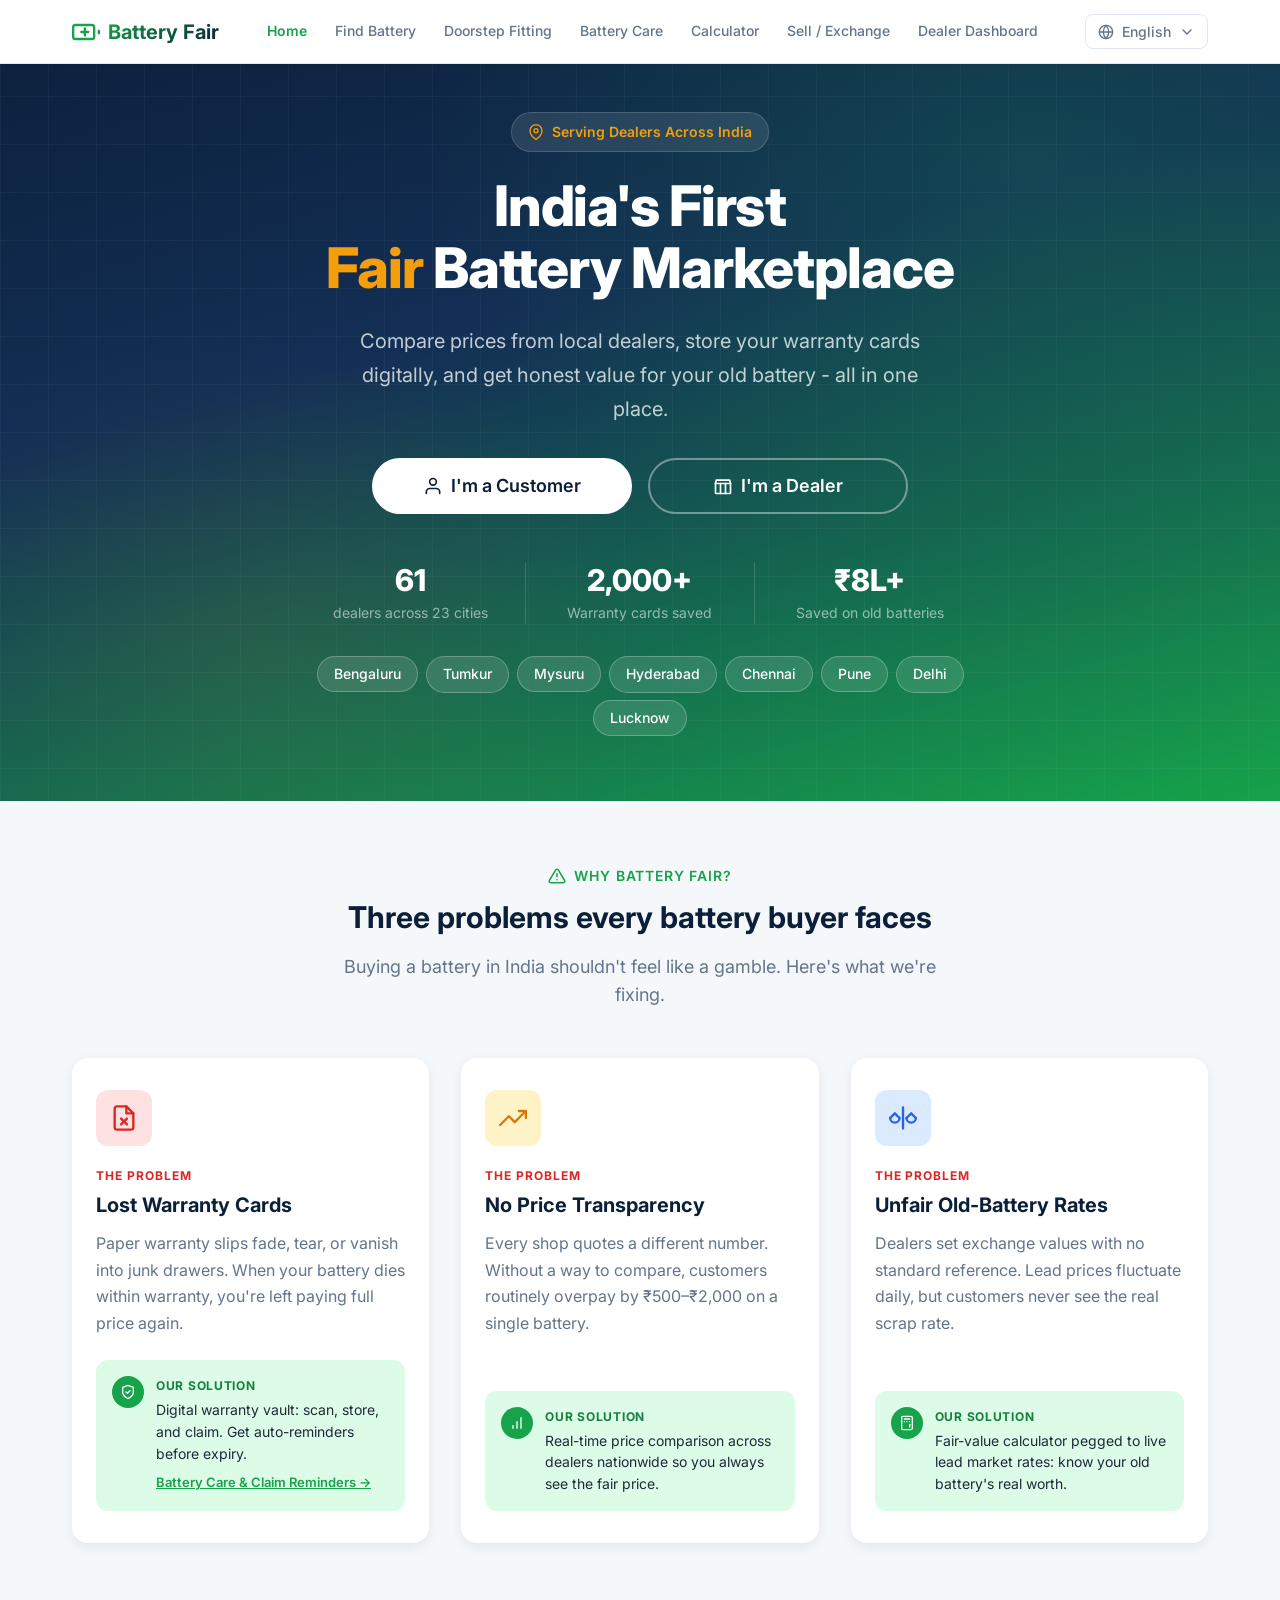
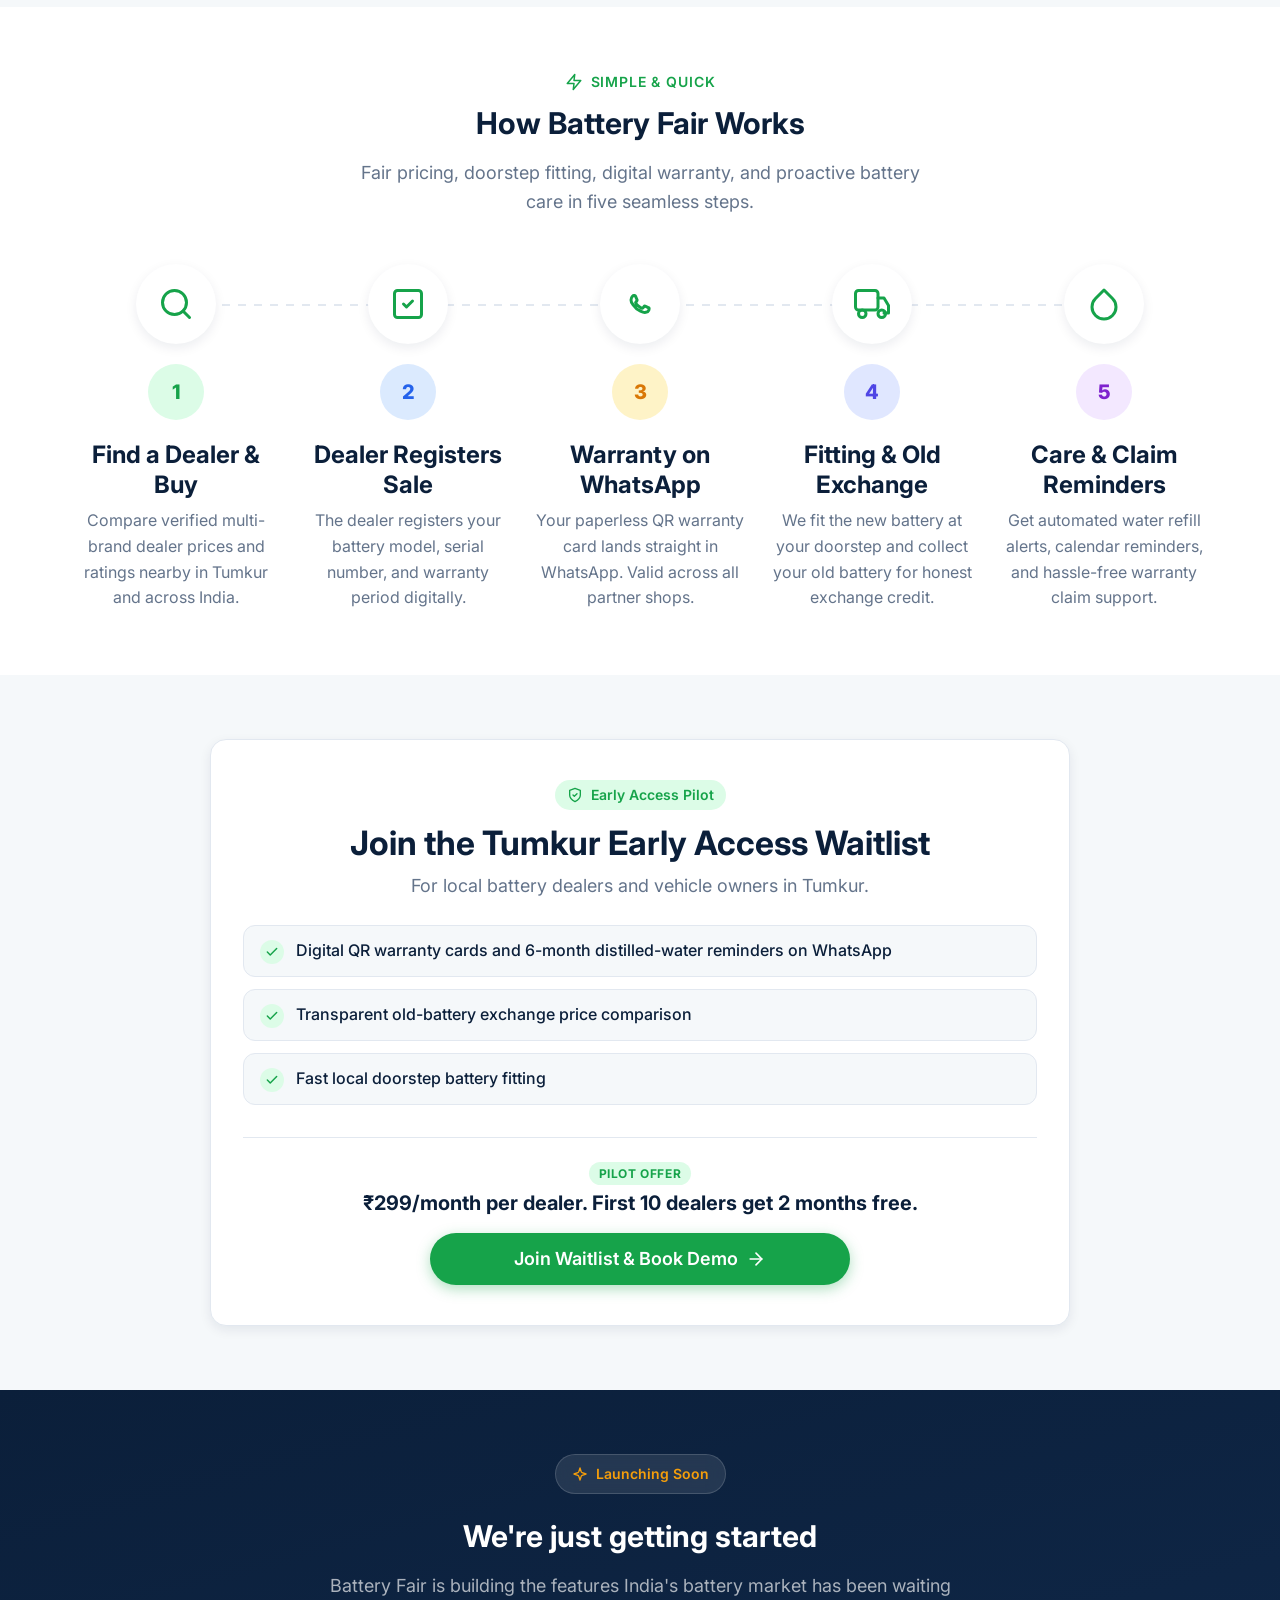
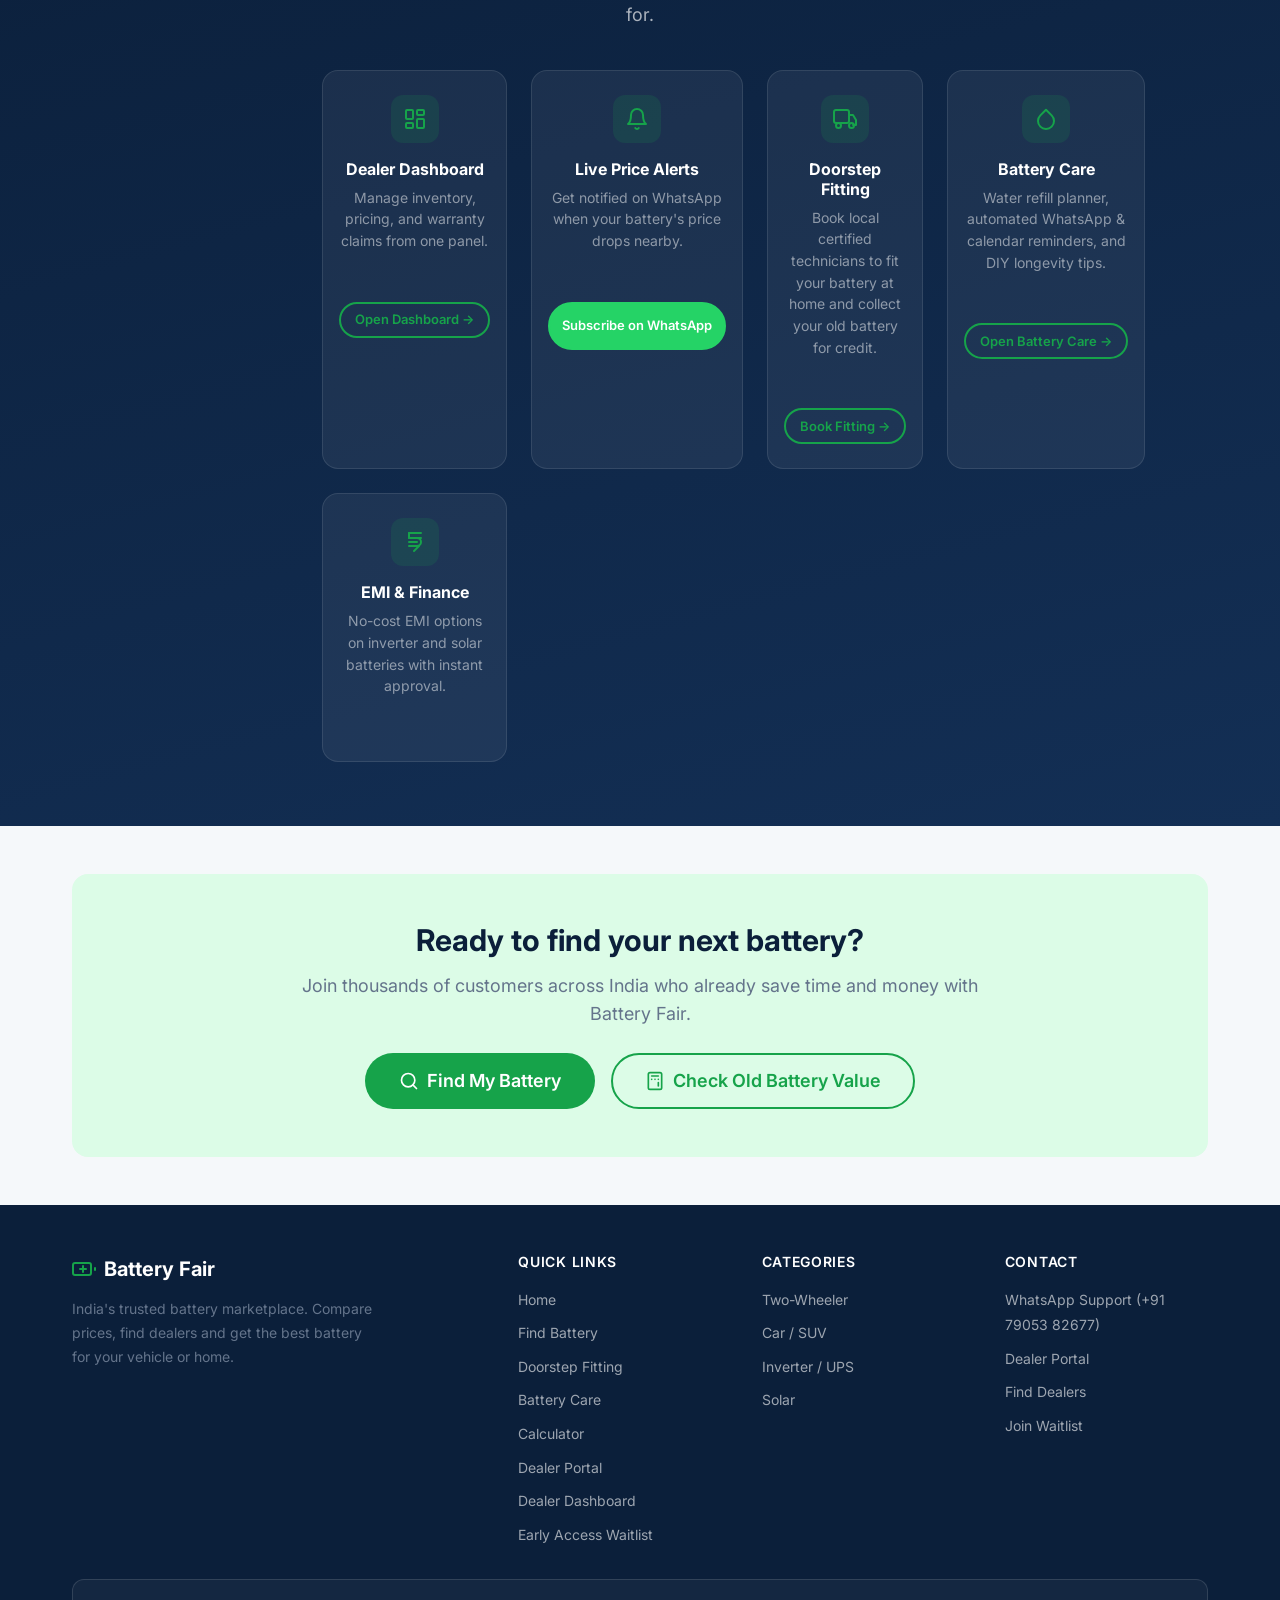
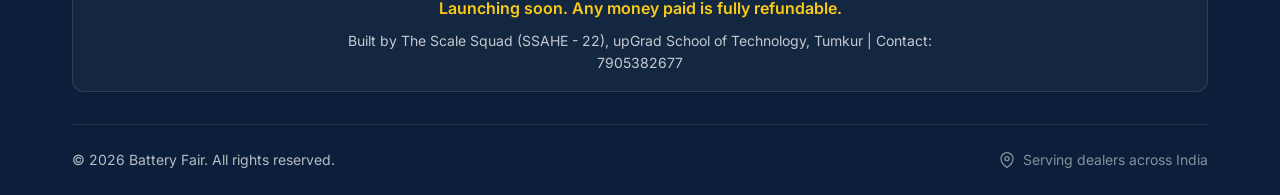
==== commit 1bb78a59: "Add unified Dealer Dashboard (dealer.html) and cross-page integration" ====
--- a/index.html
+++ b/index.html
@@ -71,6 +71,7 @@
         <a href="care.html"       class="navbar__link" data-page="care.html" data-i18n="nav.care">Battery Care</a>
         <a href="calculator.html" class="navbar__link" data-page="calculator.html" data-i18n="nav.calculator">Calculator</a>
         <a href="sale.html"       class="navbar__link" data-page="sale.html" data-i18n="nav.sale">Sell / Exchange</a>
+        <a href="dealer.html"     class="navbar__link" data-page="dealer.html" data-i18n="nav.dashboard">Dealer Dashboard</a>
       </div>
 
       <!-- Language Dropdown (desktop) -->
@@ -133,6 +134,10 @@
       <svg xmlns="http://www.w3.org/2000/svg" viewBox="0 0 24 24" fill="none" stroke="currentColor" stroke-width="2" stroke-linecap="round" stroke-linejoin="round"><path d="M20.59 13.41l-7.17 7.17a2 2 0 0 1-2.83 0L2 12V2h10l8.59 8.59a2 2 0 0 1 0 2.82z"/><line x1="7" y1="7" x2="7.01" y2="7"/></svg>
       Sell / Exchange
     </a>
+    <a href="dealer.html" class="mobile-menu__link" data-page="dealer.html" data-i18n="nav.dashboard">
+      <svg xmlns="http://www.w3.org/2000/svg" viewBox="0 0 24 24" fill="none" stroke="currentColor" stroke-width="2" stroke-linecap="round" stroke-linejoin="round"><rect x="3" y="3" width="7" height="9" rx="1"/><rect x="14" y="3" width="7" height="5" rx="1"/><rect x="14" y="12" width="7" height="9" rx="1"/><rect x="3" y="16" width="7" height="5" rx="1"/></svg>
+      Dealer Dashboard
+    </a>
     <div class="mobile-menu__divider"></div>
     <span class="mobile-menu__label" data-i18n="nav.language">Language</span>
     <a href="#" class="mobile-menu__link mobile-menu__link--active" data-lang="en" onclick="return false;">English</a>
@@ -582,6 +587,9 @@
           </div>
           <h4>Dealer Dashboard</h4>
           <p>Manage inventory, pricing, and warranty claims from one panel.</p>
+          <a href="dealer.html" class="btn btn-secondary btn-sm" style="margin-top: 10px; font-size: 13px; padding: 6px 14px; display: inline-flex; width: fit-content;">
+            Open Dashboard &rarr;
+          </a>
         </div>
 
         <!-- Feature 2 -->
@@ -729,6 +737,7 @@
             <li><a href="care.html">Battery Care</a></li>
             <li><a href="calculator.html">Calculator</a></li>
             <li><a href="sale.html">Dealer Portal</a></li>
+            <li><a href="dealer.html">Dealer Dashboard</a></li>
             <li><a href="index.html#waitlist">Early Access Waitlist</a></li>
           </ul>
         </div>
--- a/css/style.css
+++ b/css/style.css
@@ -3822,3 +3822,576 @@
   align-items: center;
   gap: var(--space-2);
 }
+
+/* ============================================================
+   Dealer Dashboard Styles
+   ============================================================ */
+
+/* Demo Data Badge */
+.badge--demo {
+  background: #FEF3C7;
+  color: #92400E;
+  border: 1px solid #F59E0B;
+  font-size: var(--font-size-xs);
+  font-weight: 700;
+  padding: 4px 10px;
+  border-radius: var(--radius-full);
+  display: inline-flex;
+  align-items: center;
+  gap: 5px;
+}
+
+/* Dashboard Shell Layout */
+.dash-shell {
+  padding-top: var(--space-6);
+  padding-bottom: var(--space-16);
+}
+
+.dash-layout {
+  display: grid;
+  grid-template-columns: 240px 1fr;
+  gap: var(--space-6);
+  align-items: start;
+}
+
+@media (max-width: 991px) {
+  .dash-layout {
+    grid-template-columns: 1fr;
+    gap: var(--space-4);
+  }
+}
+
+/* Sidebar Navigation */
+.dash-sidebar {
+  background: var(--color-white);
+  border: 1px solid var(--color-border);
+  border-radius: var(--radius-lg);
+  padding: var(--space-3);
+  box-shadow: var(--shadow-sm);
+  position: sticky;
+  top: calc(var(--navbar-height) + 16px);
+}
+
+@media (max-width: 991px) {
+  .dash-sidebar {
+    position: static;
+    padding: var(--space-2);
+    overflow-x: auto;
+    -webkit-overflow-scrolling: touch;
+    white-space: nowrap;
+    border-radius: var(--radius-md);
+  }
+}
+
+.dash-nav {
+  display: flex;
+  flex-direction: column;
+  gap: var(--space-1);
+}
+
+@media (max-width: 991px) {
+  .dash-nav {
+    flex-direction: row;
+    gap: var(--space-2);
+  }
+}
+
+.dash-nav__btn {
+  display: flex;
+  align-items: center;
+  gap: var(--space-3);
+  padding: 10px 14px;
+  border-radius: var(--radius-md);
+  font-size: var(--font-size-sm);
+  font-weight: 600;
+  color: var(--color-text-muted);
+  background: transparent;
+  border: none;
+  width: 100%;
+  text-align: left;
+  min-height: 44px;
+  cursor: pointer;
+  transition: all var(--transition-fast);
+}
+
+@media (max-width: 991px) {
+  .dash-nav__btn {
+    width: auto;
+    flex-shrink: 0;
+    padding: 8px 12px;
+    gap: var(--space-2);
+  }
+}
+
+.dash-nav__btn:hover {
+  background: #F1F5F9;
+  color: var(--color-dark);
+}
+
+.dash-nav__btn--active {
+  background: var(--color-primary-light) !important;
+  color: var(--color-primary-hover) !important;
+  font-weight: 700;
+}
+
+.dash-nav__btn svg {
+  flex-shrink: 0;
+  width: 18px;
+  height: 18px;
+}
+
+.dash-nav__badge {
+  margin-left: auto;
+  font-size: 11px;
+  padding: 2px 7px;
+  border-radius: var(--radius-full);
+  background: #E2E8F0;
+  color: var(--color-dark);
+  font-weight: 700;
+}
+
+.dash-nav__btn--active .dash-nav__badge {
+  background: var(--color-primary);
+  color: var(--color-white);
+}
+
+/* Dashboard Panels */
+.dash-panel {
+  display: none;
+}
+
+.dash-panel--active {
+  display: block;
+}
+
+.dash-panel__header {
+  display: flex;
+  justify-content: space-between;
+  align-items: center;
+  gap: var(--space-4);
+  margin-bottom: var(--space-6);
+  flex-wrap: wrap;
+}
+
+.dash-panel__title {
+  font-size: var(--font-size-2xl);
+  font-weight: 800;
+  color: var(--color-dark);
+}
+
+.dash-panel__desc {
+  font-size: var(--font-size-sm);
+  color: var(--color-text-muted);
+  margin-top: 2px;
+}
+
+.dash-panel__actions {
+  display: flex;
+  align-items: center;
+  gap: var(--space-2);
+  flex-wrap: wrap;
+}
+
+/* KPI Cards */
+.kpi-grid {
+  display: grid;
+  grid-template-columns: repeat(auto-fit, minmax(200px, 1fr));
+  gap: var(--space-4);
+  margin-bottom: var(--space-6);
+}
+
+.kpi-card {
+  background: var(--color-white);
+  border: 1px solid var(--color-border);
+  border-radius: var(--radius-lg);
+  padding: var(--space-4);
+  box-shadow: var(--shadow-sm);
+  display: flex;
+  flex-direction: column;
+  justify-content: space-between;
+  min-height: 120px;
+  transition: transform var(--transition-fast), box-shadow var(--transition-fast);
+}
+
+.kpi-card:hover {
+  transform: translateY(-2px);
+  box-shadow: var(--shadow-md);
+}
+
+.kpi-card__top {
+  display: flex;
+  align-items: center;
+  justify-content: space-between;
+  margin-bottom: var(--space-2);
+}
+
+.kpi-card__label {
+  font-size: var(--font-size-xs);
+  font-weight: 700;
+  text-transform: uppercase;
+  letter-spacing: 0.05em;
+  color: var(--color-text-muted);
+}
+
+.kpi-card__icon {
+  width: 34px;
+  height: 34px;
+  border-radius: var(--radius-sm);
+  display: flex;
+  align-items: center;
+  justify-content: center;
+  background: #F1F5F9;
+  color: var(--color-dark);
+}
+
+.kpi-card__icon--green  { background: #DCFCE7; color: #16A34A; }
+.kpi-card__icon--blue   { background: #DBEAFE; color: #2563EB; }
+.kpi-card__icon--amber  { background: #FEF3C7; color: #D97706; }
+.kpi-card__icon--purple { background: #F3E8FF; color: #9333EA; }
+.kpi-card__icon--red    { background: #FEE2E2; color: #DC2626; }
+
+.kpi-card__value {
+  font-size: var(--font-size-3xl);
+  font-weight: 800;
+  line-height: 1.1;
+  color: var(--color-dark);
+}
+
+.kpi-card__sub {
+  font-size: var(--font-size-xs);
+  color: var(--color-text-muted);
+  margin-top: 4px;
+}
+
+/* Empty State Card */
+.empty-kpi-banner {
+  background: #F8FAFC;
+  border: 1.5px dashed var(--color-border);
+  border-radius: var(--radius-md);
+  padding: var(--space-4);
+  display: flex;
+  align-items: center;
+  justify-content: space-between;
+  gap: var(--space-4);
+  flex-wrap: wrap;
+  margin-bottom: var(--space-4);
+}
+
+.empty-kpi-banner__text {
+  font-size: var(--font-size-sm);
+  color: var(--color-text-muted);
+}
+
+.empty-kpi-banner__text strong {
+  color: var(--color-dark);
+}
+
+/* Today Action Queue */
+.today-box {
+  background: var(--color-white);
+  border: 1px solid var(--color-border);
+  border-radius: var(--radius-lg);
+  padding: var(--space-5);
+  box-shadow: var(--shadow-sm);
+  margin-bottom: var(--space-6);
+}
+
+.today-box__header {
+  display: flex;
+  align-items: center;
+  justify-content: space-between;
+  margin-bottom: var(--space-4);
+}
+
+.today-box__title {
+  font-size: var(--font-size-lg);
+  font-weight: 800;
+  color: var(--color-dark);
+  display: flex;
+  align-items: center;
+  gap: var(--space-2);
+}
+
+.today-list {
+  display: flex;
+  flex-direction: column;
+  gap: var(--space-3);
+}
+
+.today-item {
+  display: flex;
+  align-items: center;
+  justify-content: space-between;
+  gap: var(--space-3);
+  padding: var(--space-3) var(--space-4);
+  border: 1px solid var(--color-border);
+  border-radius: var(--radius-md);
+  background: var(--color-bg);
+  flex-wrap: wrap;
+}
+
+.today-item:hover {
+  background: #F1F5F9;
+}
+
+.today-item__main {
+  display: flex;
+  align-items: center;
+  gap: var(--space-3);
+  min-width: 200px;
+}
+
+.today-item__title {
+  font-weight: 700;
+  font-size: var(--font-size-sm);
+  color: var(--color-dark);
+}
+
+.today-item__meta {
+  font-size: var(--font-size-xs);
+  color: var(--color-text-muted);
+}
+
+.today-item__actions {
+  display: flex;
+  align-items: center;
+  gap: var(--space-2);
+}
+
+/* Stepper and Stock Controls */
+.qty-stepper {
+  display: inline-flex;
+  align-items: center;
+  border: 1px solid var(--color-border);
+  border-radius: var(--radius-sm);
+  background: var(--color-white);
+  overflow: hidden;
+}
+
+.qty-stepper__btn {
+  width: 28px;
+  height: 28px;
+  display: flex;
+  align-items: center;
+  justify-content: center;
+  font-weight: 700;
+  font-size: 14px;
+  background: #F8FAFC;
+  color: var(--color-dark);
+  border: none;
+  cursor: pointer;
+  transition: background var(--transition-fast);
+}
+
+.qty-stepper__btn:hover {
+  background: #E2E8F0;
+}
+
+.qty-stepper__val {
+  min-width: 32px;
+  text-align: center;
+  font-weight: 700;
+  font-size: var(--font-size-xs);
+  padding: 0 4px;
+}
+
+/* Price Benchmark Tags */
+.market-tag {
+  font-size: 11px;
+  font-weight: 700;
+  padding: 2px 6px;
+  border-radius: var(--radius-full);
+  display: inline-flex;
+  align-items: center;
+  gap: 3px;
+  white-space: nowrap;
+}
+
+.market-tag--below {
+  background: #DCFCE7;
+  color: #15803D;
+  border: 1px solid #BBF7D0;
+}
+
+.market-tag--above {
+  background: #FEF3C7;
+  color: #B45309;
+  border: 1px solid #FDE68A;
+}
+
+.market-tag--fair {
+  background: #F1F5F9;
+  color: #475569;
+  border: 1px solid #E2E8F0;
+}
+
+/* Modal System */
+.dash-modal-backdrop {
+  position: fixed;
+  inset: 0;
+  background: rgba(11, 31, 58, 0.6);
+  backdrop-filter: blur(4px);
+  display: flex;
+  align-items: center;
+  justify-content: center;
+  padding: var(--space-4);
+  z-index: 1000;
+  animation: fadeIn 200ms ease-out;
+}
+
+.dash-modal {
+  background: var(--color-white);
+  border-radius: var(--radius-lg);
+  max-width: 560px;
+  width: 100%;
+  max-height: 90vh;
+  overflow-y: auto;
+  box-shadow: var(--shadow-lift);
+  padding: var(--space-6);
+  position: relative;
+  animation: slideUp 200ms ease-out;
+}
+
+.dash-modal__header {
+  display: flex;
+  align-items: center;
+  justify-content: space-between;
+  margin-bottom: var(--space-4);
+  padding-bottom: var(--space-3);
+  border-bottom: 1px solid var(--color-border);
+}
+
+.dash-modal__title {
+  font-size: var(--font-size-xl);
+  font-weight: 800;
+  color: var(--color-dark);
+}
+
+.dash-modal__close {
+  width: 32px;
+  height: 32px;
+  border-radius: 50%;
+  background: #F1F5F9;
+  display: flex;
+  align-items: center;
+  justify-content: center;
+  cursor: pointer;
+  border: none;
+  color: var(--color-dark);
+}
+
+.dash-modal__close:hover {
+  background: #E2E8F0;
+}
+
+/* Table Card Wrapper */
+.dash-table-card {
+  background: var(--color-white);
+  border: 1px solid var(--color-border);
+  border-radius: var(--radius-lg);
+  box-shadow: var(--shadow-sm);
+  overflow: hidden;
+}
+
+.dash-table-card__header {
+  padding: var(--space-4) var(--space-5);
+  border-bottom: 1px solid var(--color-border);
+  display: flex;
+  align-items: center;
+  justify-content: space-between;
+  gap: var(--space-4);
+  flex-wrap: wrap;
+  background: #FAFBFD;
+}
+
+.dash-table-wrapper {
+  overflow-x: auto;
+  -webkit-overflow-scrolling: touch;
+}
+
+/* Claims Status Badges */
+.status-badge--open     { background: #DBEAFE; color: #1E40AF; border: 1px solid #BFDBFE; }
+.status-badge--review   { background: #FEF3C7; color: #92400E; border: 1px solid #FDE68A; }
+.status-badge--approved { background: #DCFCE7; color: #166534; border: 1px solid #BBF7D0; }
+.status-badge--replaced { background: #F3E8FF; color: #6B21A8; border: 1px solid #E9D5FF; }
+.status-badge--rejected { background: #FEE2E2; color: #991B1B; border: 1px solid #FECACA; }
+
+/* Plan / Pricing Cards */
+.plan-hero-card {
+  background: linear-gradient(135deg, #0B1F3A 0%, #163864 100%);
+  color: var(--color-white);
+  border-radius: var(--radius-lg);
+  padding: var(--space-8);
+  box-shadow: var(--shadow-lg);
+  margin-bottom: var(--space-6);
+  position: relative;
+  overflow: hidden;
+}
+
+.plan-hero-card::after {
+  content: '';
+  position: absolute;
+  right: -50px;
+  bottom: -50px;
+  width: 250px;
+  height: 250px;
+  border-radius: 50%;
+  background: rgba(22, 163, 74, 0.15);
+  pointer-events: none;
+}
+
+.plan-hero-card h2 {
+  color: var(--color-white);
+  font-size: var(--font-size-3xl);
+  font-weight: 800;
+  margin-bottom: var(--space-2);
+}
+
+.plan-hero-card p {
+  color: #CBD5E1;
+  font-size: var(--font-size-base);
+  max-width: 60ch;
+}
+
+.plan-price-callout {
+  display: flex;
+  align-items: baseline;
+  gap: var(--space-2);
+  margin-top: var(--space-4);
+  margin-bottom: var(--space-4);
+}
+
+.plan-price-num {
+  font-size: 3rem;
+  font-weight: 900;
+  color: #4ADE80;
+  line-height: 1;
+}
+
+.plan-price-period {
+  font-size: var(--font-size-lg);
+  color: #CBD5E1;
+}
+
+.plan-features-list {
+  display: grid;
+  grid-template-columns: repeat(auto-fit, minmax(280px, 1fr));
+  gap: var(--space-4);
+  margin-top: var(--space-6);
+}
+
+.plan-feature-item {
+  display: flex;
+  align-items: flex-start;
+  gap: var(--space-3);
+  background: rgba(255, 255, 255, 0.08);
+  padding: var(--space-4);
+  border-radius: var(--radius-md);
+  border: 1px solid rgba(255, 255, 255, 0.12);
+}
+
+.plan-feature-item svg {
+  color: #4ADE80;
+  flex-shrink: 0;
+  margin-top: 2px;
+}
